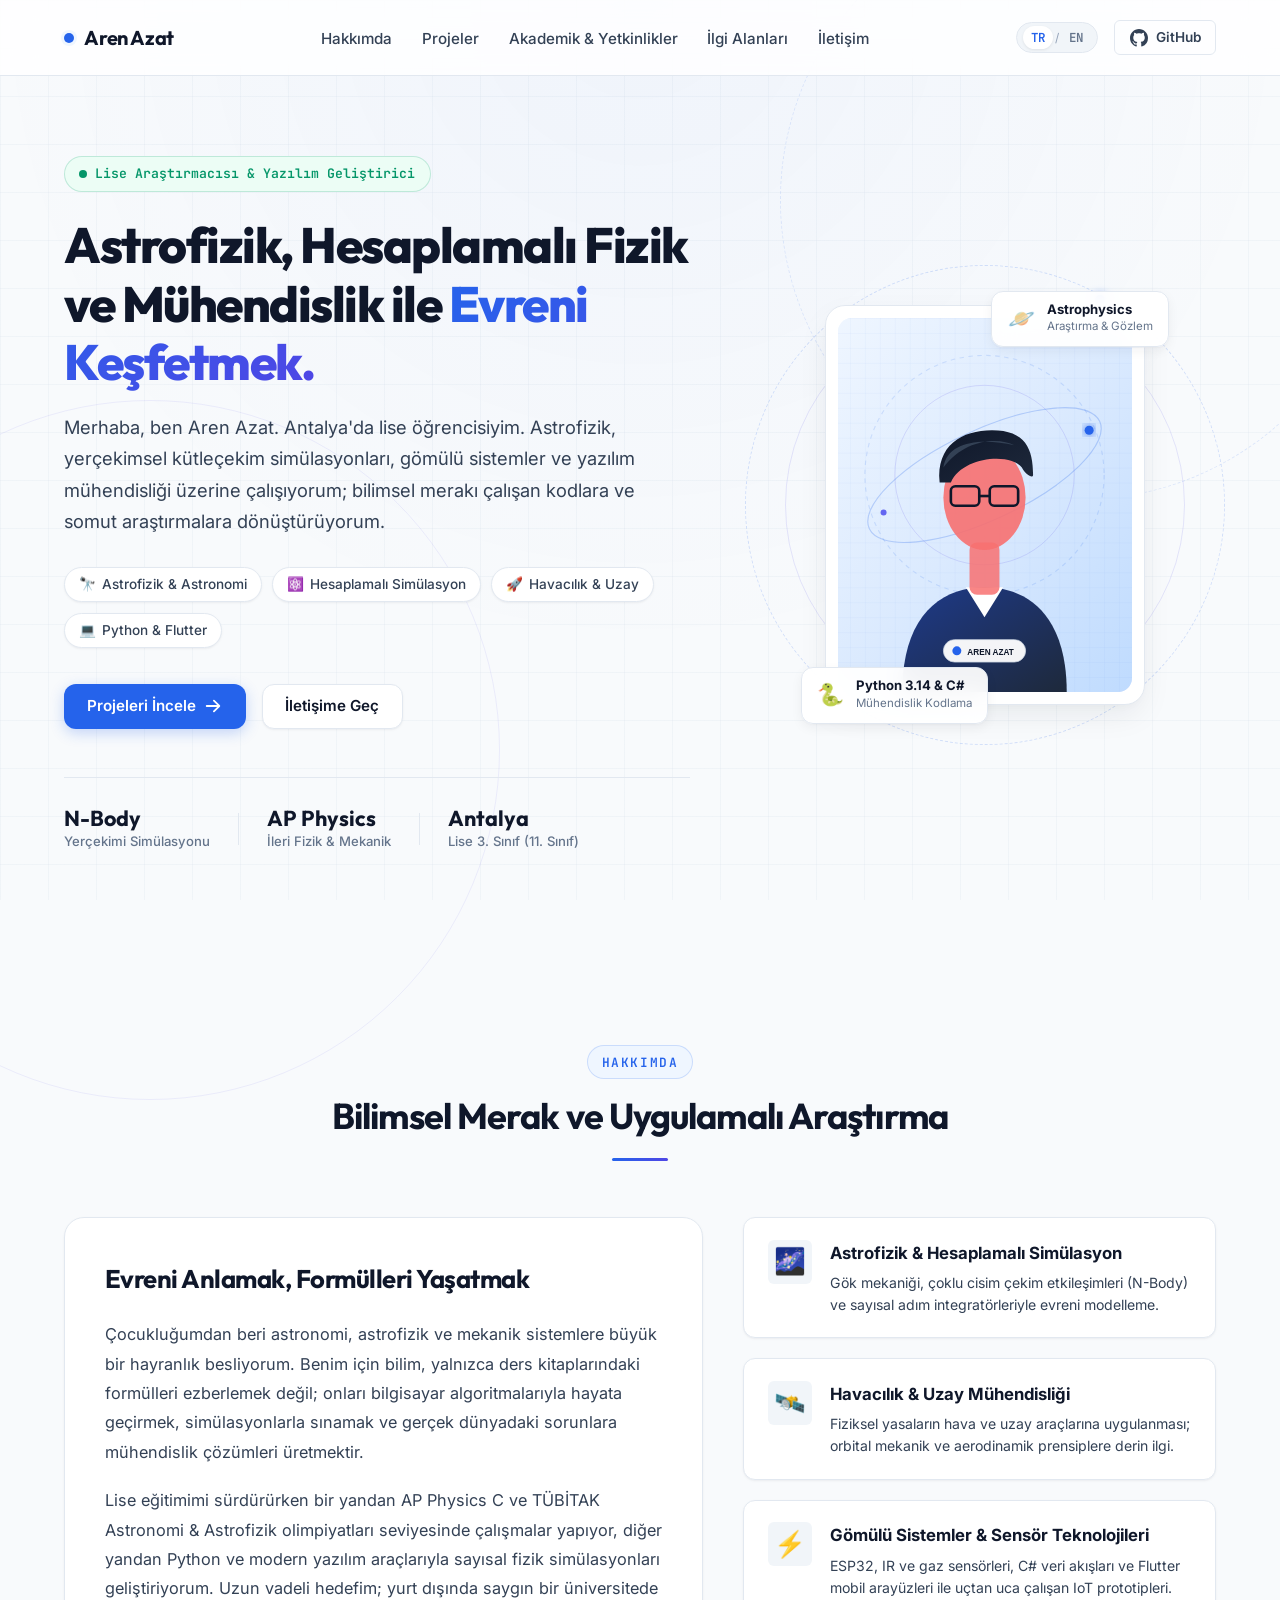
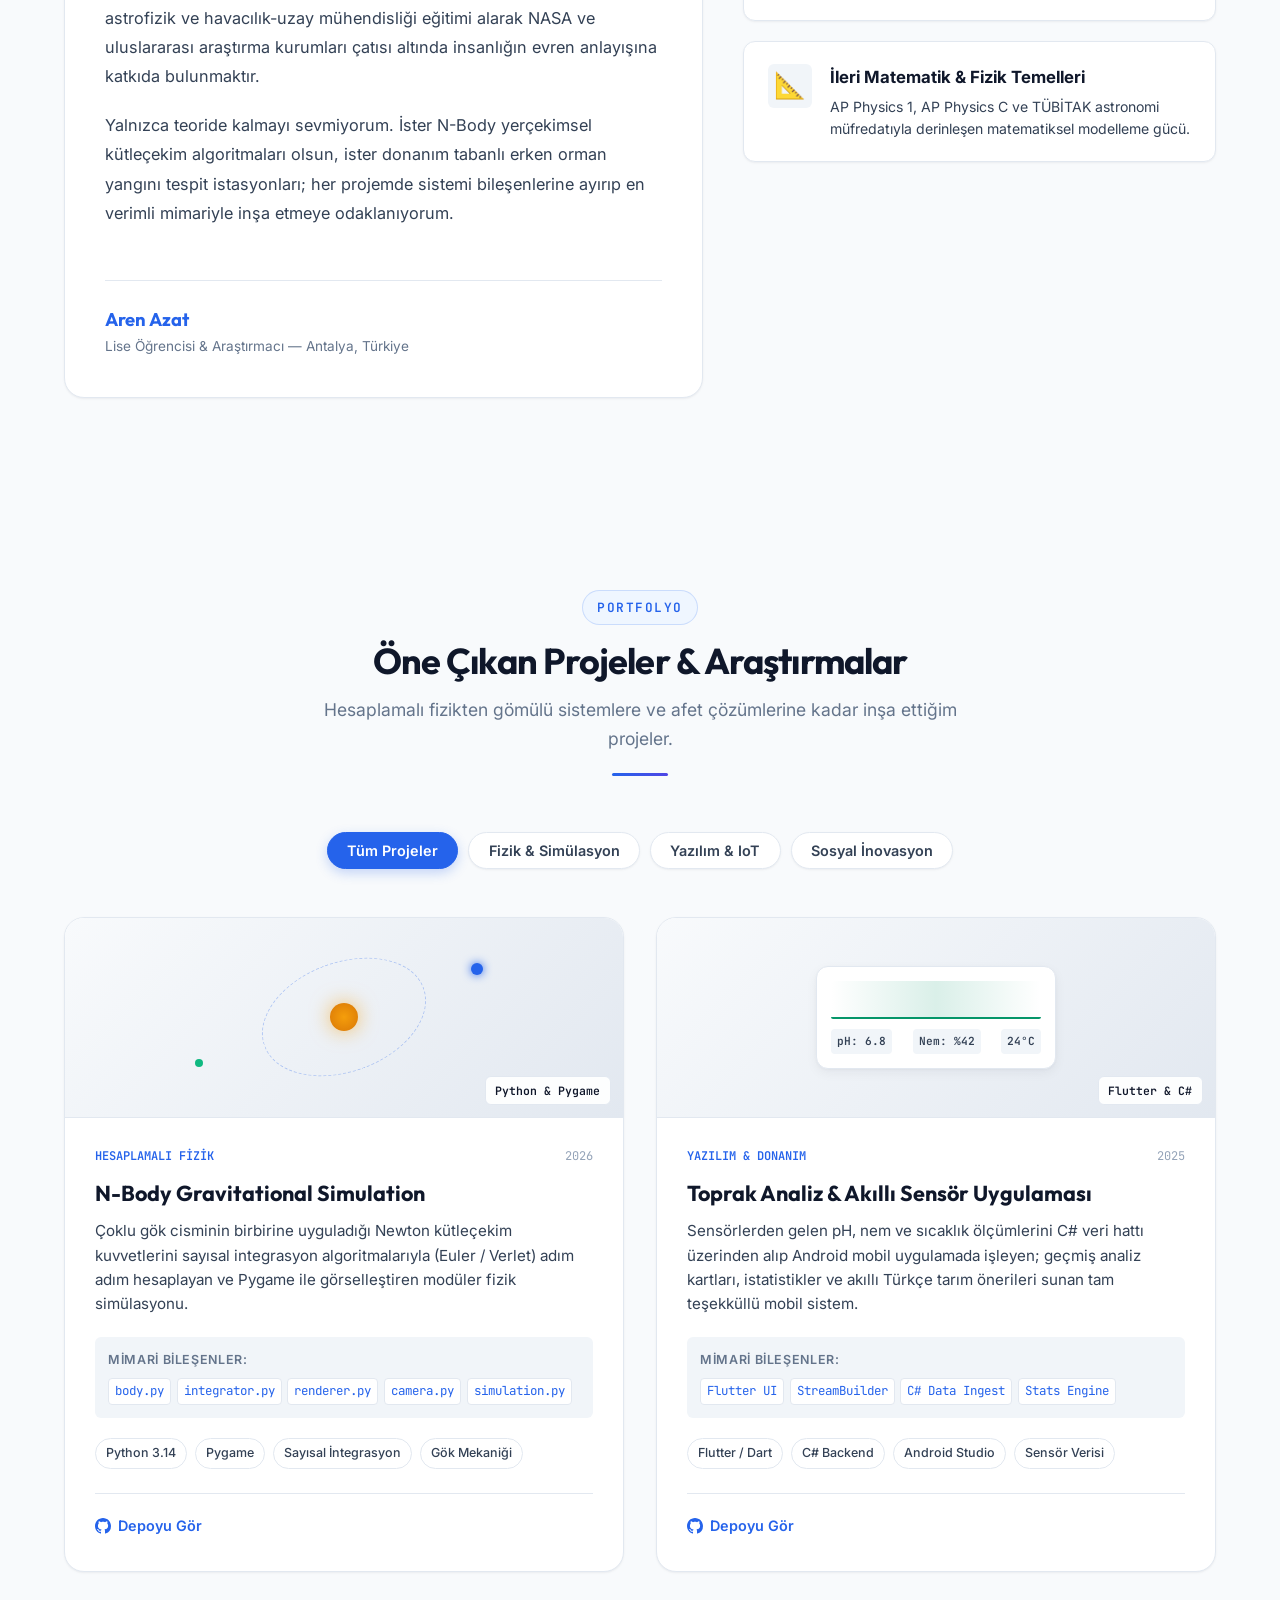
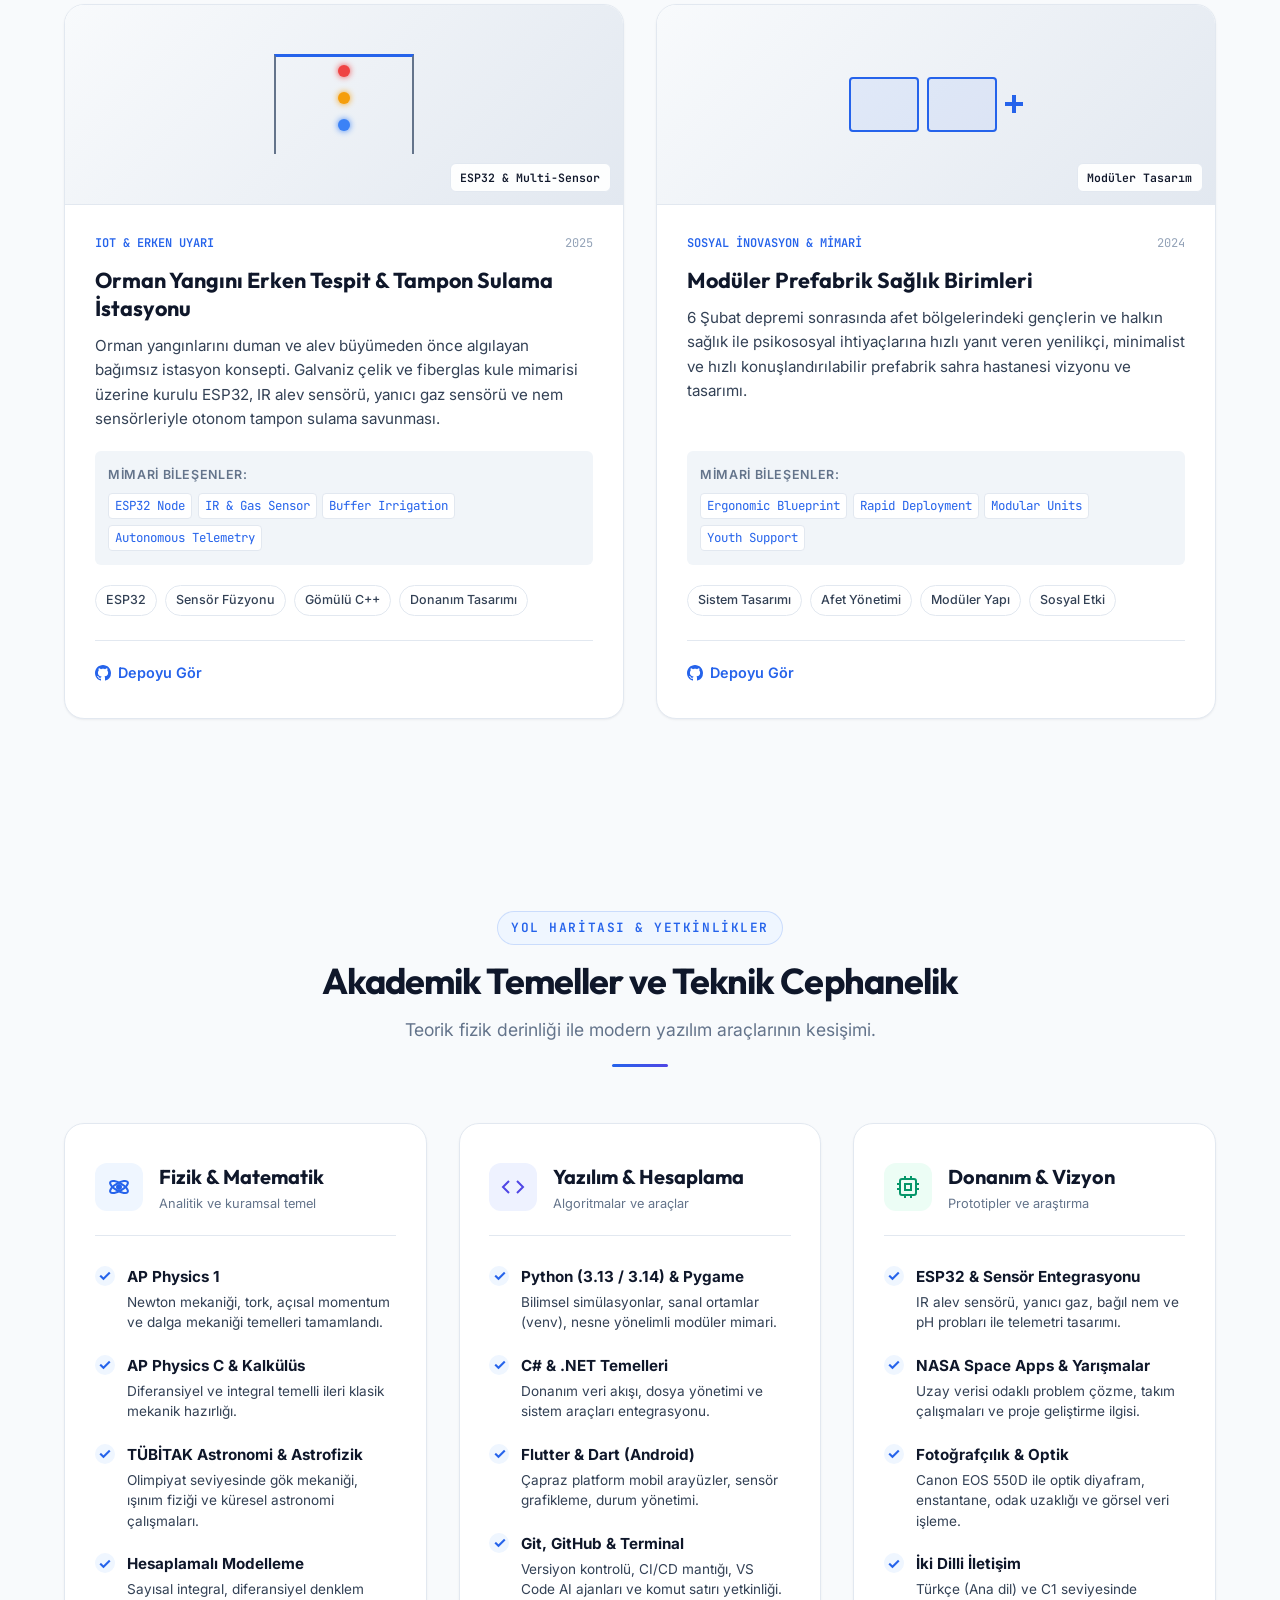
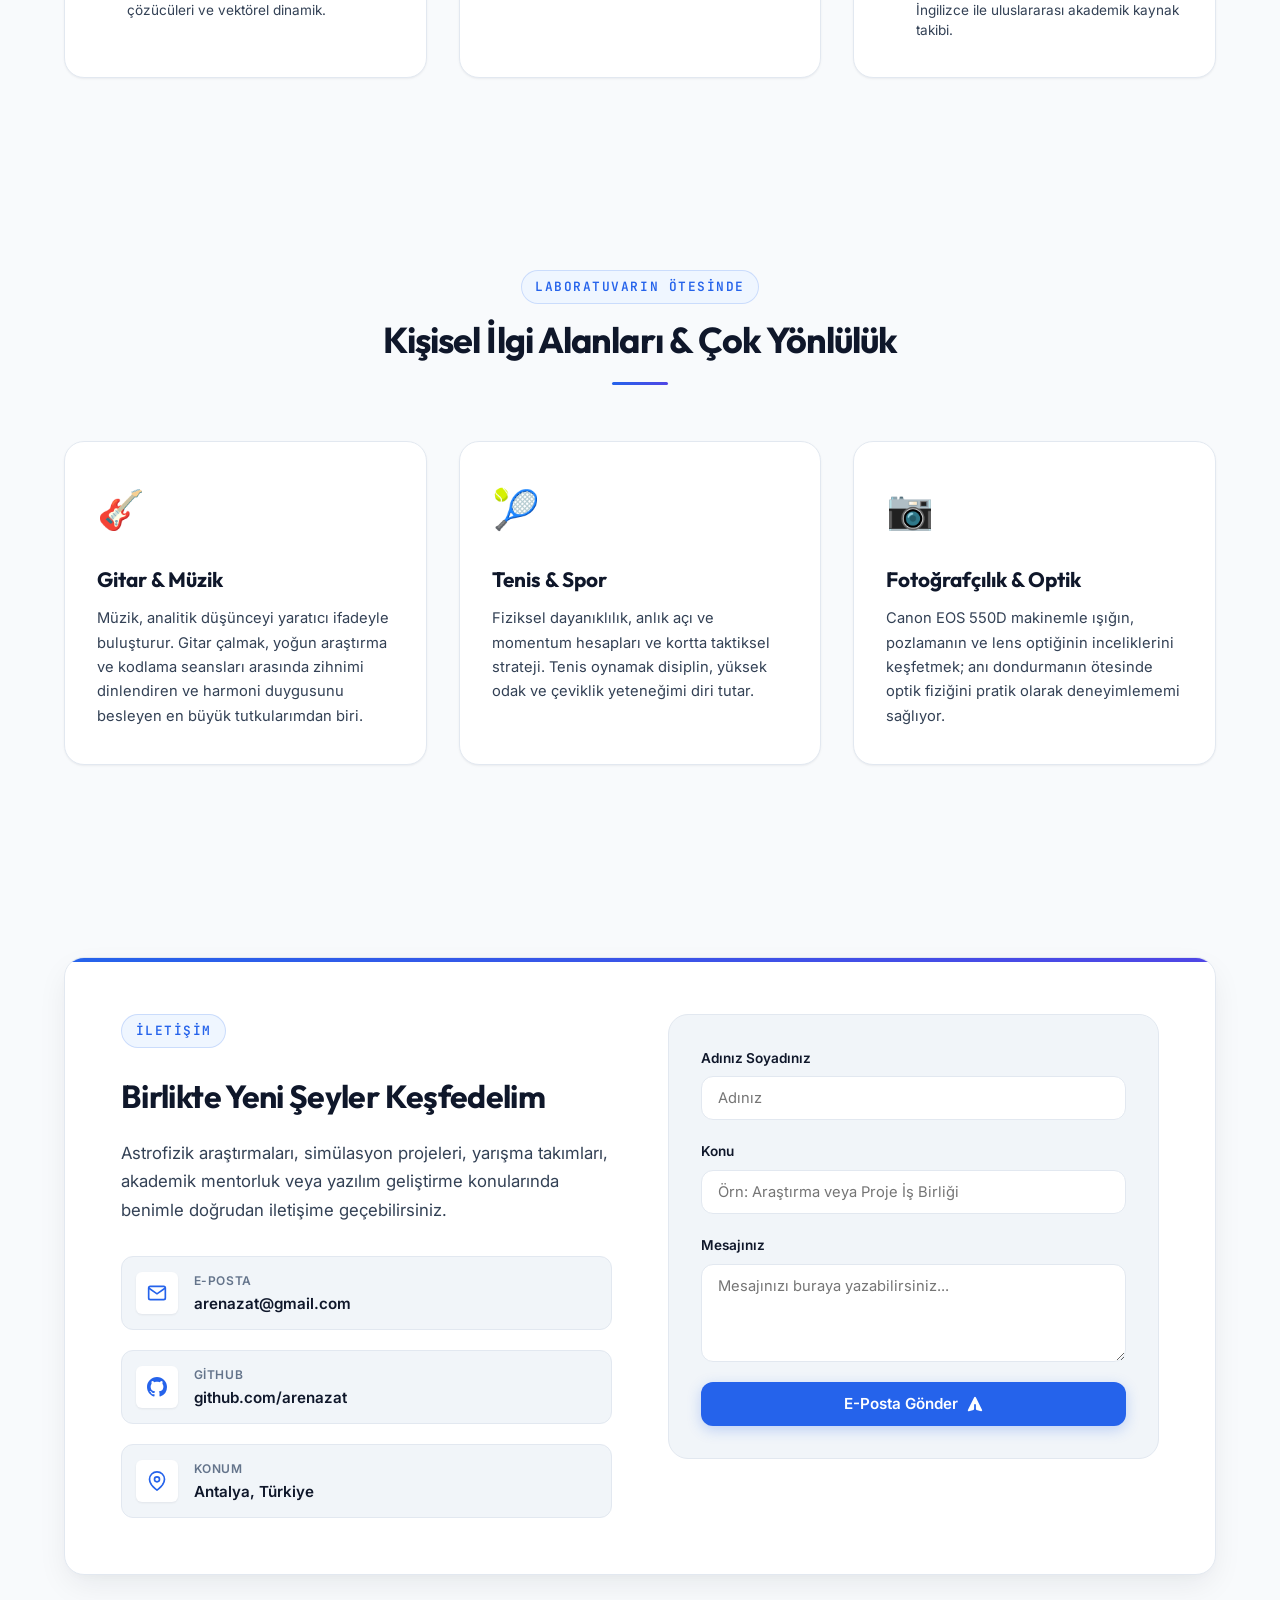
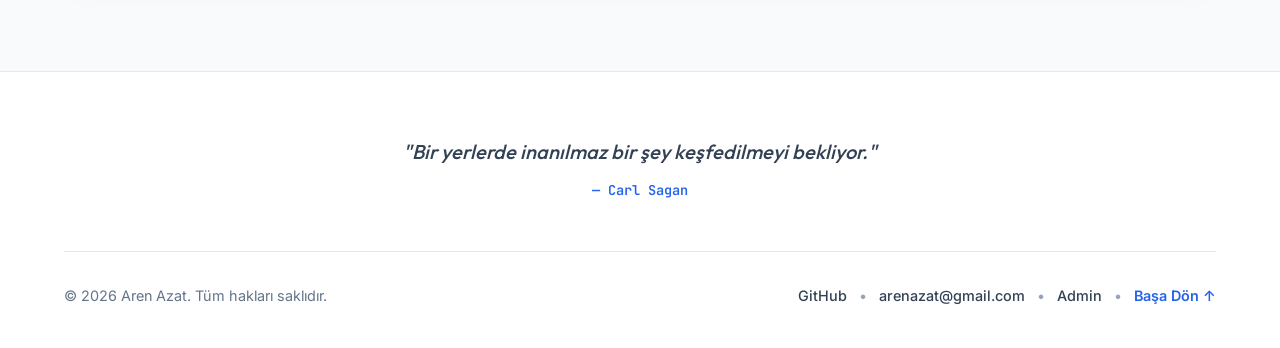
==== index.html @ 121ad1a1 "revert: restore original website design and styling from commit 2d990c3" ====
<!DOCTYPE html>
<html lang="tr">
<head>
  <meta charset="UTF-8">
  <meta name="viewport" content="width=device-width, initial-scale=1.0">
  <title>Aren Azat | Astrofizik, Hesaplamalı Fizik & Yazılım</title>
  
  <!-- SEO Meta Tags -->
  <meta name="description" content="Aren Azat - Astrofizik, hesaplamalı fizik simülasyonları, havacılık ve yazılım mühendisliği üzerine çalışan lise araştırmacısı ve geliştirici.">
  <meta name="keywords" content="Aren Azat, Astrofizik, Hesaplamalı Fizik, N-Body Simülasyonu, Python, Flutter, Havacılık, Bilim, Portfolio">
  <meta name="author" content="Aren Azat">
  <meta property="og:title" content="Aren Azat | Kişisel Web Sitesi">
  <meta property="og:description" content="Astrofizik, hesaplamalı simülasyonlar ve mühendislik projeleri.">
  <meta property="og:type" content="website">
  <meta property="og:url" content="https://arenazat.github.io/">

  <!-- Favicon -->
  <link rel="icon" href="data:image/svg+xml,<svg xmlns='http://www.w3.org/2000/svg' viewBox='0 0 100 100'><circle cx='50' cy='50' r='46' fill='%232563EB'/><circle cx='50' cy='50' r='20' fill='%23ffffff'/><circle cx='75' cy='30' r='8' fill='%2360A5FA'/></svg>">

  <!-- Google Fonts: Inter & Outfit -->
  <link rel="preconnect" href="https://fonts.googleapis.com">
  <link rel="preconnect" href="https://fonts.gstatic.com" crossorigin>
  <link href="https://fonts.googleapis.com/css2?family=Inter:wght@300;400;500;600;700&family=Outfit:wght@400;500;600;700;800&family=JetBrains+Mono:wght@400;500&display=swap" rel="stylesheet">

  <!-- Stylesheets -->
  <link rel="stylesheet" href="./css/main.css">
  <link rel="stylesheet" href="./css/components.css">
</head>
<body>

  <!-- Background Ambient Glow & Grid -->
  <div class="ambient-grid" aria-hidden="true"></div>
  <div class="ambient-orbit-1" aria-hidden="true"></div>
  <div class="ambient-orbit-2" aria-hidden="true"></div>

  <!-- Header / Navigation -->
  <header class="site-header" id="header">
    <div class="container nav-container">
      <a href="#hero" class="brand-logo" aria-label="Aren Azat Ana Sayfa">
        <span class="logo-circle"></span>
        <span class="logo-text">Aren Azat</span>
      </a>

      <!-- Desktop Navigation -->
      <nav class="main-nav" aria-label="Ana Gezinti">
        <ul class="nav-list">
          <li><a href="#about" class="nav-link" data-i18n="nav_about">Hakkımda</a></li>
          <li><a href="#projects" class="nav-link" data-i18n="nav_projects">Projeler</a></li>
          <li><a href="#academics" class="nav-link" data-i18n="nav_academics">Akademik & Yetkinlikler</a></li>
          <li><a href="#interests" class="nav-link" data-i18n="nav_interests">İlgi Alanları</a></li>
          <li><a href="#contact" class="nav-link" data-i18n="nav_contact">İletişim</a></li>
        </ul>
      </nav>

      <!-- Action Controls (Language Switcher & GitHub CTA) -->
      <div class="nav-actions">
        <!-- Language Switcher Pill -->
        <div class="lang-switcher" role="group" aria-label="Dil Seçimi">
          <button type="button" class="lang-btn active" data-lang="tr" id="btn-tr" title="Türkçe">TR</button>
          <span class="lang-divider">/</span>
          <button type="button" class="lang-btn" data-lang="en" id="btn-en" title="English">EN</button>
        </div>

        <!-- GitHub Profile Link -->
        <a href="https://github.com/arenazat" target="_blank" rel="noopener noreferrer" class="btn btn-sm btn-outline btn-github" id="nav-github-link">
          <svg class="icon" viewBox="0 0 24 24" width="18" height="18" fill="currentColor">
            <path d="M12 0C5.37 0 0 5.37 0 12c0 5.31 3.435 9.795 8.205 11.385.6.105.825-.255.825-.57 0-.285-.015-1.23-.015-2.235-3.015.555-3.795-.735-4.035-1.41-.135-.345-.72-1.41-1.23-1.695-.42-.225-1.02-.78-.015-.795.945-.015 1.62.87 1.845 1.23 1.08 1.815 2.805 1.305 3.495.99.105-.78.42-1.305.765-1.605-2.67-.3-5.46-1.335-5.46-5.925 0-1.305.465-2.385 1.23-3.225-.12-.3-.54-1.53.12-3.18 0 0 1.005-.315 3.3 1.23.96-.27 1.98-.405 3-.405s2.04.135 3 .405c2.295-1.56 3.3-1.23 3.3-1.23.66 1.65.24 2.88.12 3.18.765.84 1.23 1.905 1.23 3.225 0 4.605-2.805 5.625-5.475 5.925.435.375.81 1.095.81 2.22 0 1.605-.015 2.895-.015 3.3 0 .315.225.69.825.57A12.02 12.02 0 0024 12c0-6.63-5.37-12-12-12z"/>
          </svg>
          <span>GitHub</span>
        </a>

        <!-- Mobile Menu Toggle Button -->
        <button type="button" class="mobile-toggle" id="mobile-menu-toggle" aria-label="Menüyü Aç/Kapat" aria-expanded="false">
          <span class="bar"></span>
          <span class="bar"></span>
          <span class="bar"></span>
        </button>
      </div>
    </div>

    <!-- Mobile Drawer Navigation -->
    <div class="mobile-drawer" id="mobile-drawer">
      <ul class="mobile-nav-list">
        <li><a href="#about" class="mobile-link" data-i18n="nav_about">Hakkımda</a></li>
        <li><a href="#projects" class="mobile-link" data-i18n="nav_projects">Projeler</a></li>
        <li><a href="#academics" class="mobile-link" data-i18n="nav_academics">Akademik & Yetkinlikler</a></li>
        <li><a href="#interests" class="mobile-link" data-i18n="nav_interests">İlgi Alanları</a></li>
        <li><a href="#contact" class="mobile-link" data-i18n="nav_contact">İletişim</a></li>
      </ul>
      <div class="mobile-actions">
        <a href="https://github.com/arenazat" target="_blank" rel="noopener noreferrer" class="btn btn-outline w-full">
          GitHub Profili
        </a>
      </div>
    </div>
  </header>

  <main>
    <!-- HERO SECTION -->
    <section class="hero-section" id="hero">
      <div class="container hero-grid">
        <!-- Hero Text -->
        <div class="hero-content">
          <div class="status-badge" id="hero-badge">
            <span class="pulse-dot"></span>
            <span data-i18n="hero_status">Genç Araştırmacı & Yazılım Geliştirici</span>
          </div>

          <h1 class="hero-title" data-i18n="hero_title">
            Astrofizik, Hesaplamalı Fizik ve Mühendislik ile <span class="text-gradient">Evreni Keşfetmek.</span>
          </h1>

          <p class="hero-subtitle" data-i18n="hero_desc">
            Merhaba, ben Aren Azat. Antalya'da lise öğrencisiyim. Astrofizik, yerçekimsel kütleçekim simülasyonları, gömülü sistemler ve yazılım mühendisliği üzerine çalışıyorum; bilimsel merakı çalışan kodlara ve somut araştırmalara dönüştürüyorum.
          </p>

          <!-- Key Highlights Tags -->
          <div class="hero-tags">
            <span class="tag"><span class="tag-icon">🔭</span> <span data-i18n="tag_astro">Astrofizik & Astronomi</span></span>
            <span class="tag"><span class="tag-icon">⚛️</span> <span data-i18n="tag_sim">Hesaplamalı Simülasyon</span></span>
            <span class="tag"><span class="tag-icon">🚀</span> <span data-i18n="tag_aero">Havacılık & Uzay</span></span>
            <span class="tag"><span class="tag-icon">💻</span> <span data-i18n="tag_code">Python & Flutter</span></span>
          </div>

          <!-- Hero CTAs -->
          <div class="hero-cta-group">
            <a href="#projects" class="btn btn-primary" id="btn-explore-projects">
              <span data-i18n="cta_projects">Projeleri İncele</span>
              <svg class="btn-arrow" viewBox="0 0 20 20" fill="currentColor">
                <path fill-rule="evenodd" d="M10.293 3.293a1 1 0 011.414 0l6 6a1 1 0 010 1.414l-6 6a1 1 0 01-1.414-1.414L14.586 11H3a1 1 0 110-2h11.586l-4.293-4.293a1 1 0 010-1.414z" clip-rule="evenodd"/>
              </svg>
            </a>
            <a href="#contact" class="btn btn-secondary" id="btn-contact-hero" data-i18n="cta_contact">İletişime Geç</a>
          </div>

          <!-- Quick Stats / Badges -->
          <div class="hero-stats">
            <div class="stat-item">
              <span class="stat-number">N-Body</span>
              <span class="stat-label" data-i18n="stat_sim_label">Yerçekimi Simülasyonu</span>
            </div>
            <div class="stat-divider"></div>
            <div class="stat-item">
              <span class="stat-number">AP Physics</span>
              <span class="stat-label" data-i18n="stat_physics_label">İleri Fizik & Mekanik</span>
            </div>
            <div class="stat-divider"></div>
            <div class="stat-item">
              <span class="stat-number">Antalya</span>
              <span class="stat-label" data-i18n="stat_loc_label">Lise 3. Sınıf (11. Sınıf)</span>
            </div>
          </div>
        </div>

        <!-- Hero Portrait Visual Card -->
        <div class="hero-visual">
          <div class="portrait-card-wrapper">
            <!-- Planetary orbit rings background -->
            <div class="orbit-ring ring-outer"></div>
            <div class="orbit-ring ring-inner"></div>
            <div class="orbit-satellite"></div>

            <div class="portrait-card">
              <div class="portrait-img-container">
                <!-- User's portrait image with automated fallback to elegant scientific avatar -->
                <img 
                  src="./assets/images/aren-portrait.jpg" 
                  alt="Aren Azat Portresi" 
                  class="portrait-img"
                  id="portrait-image"
                  onerror="this.onerror=null; this.src='./assets/images/default-avatar.svg';"
                >
              </div>

              <!-- Floating Micro-badges -->
              <div class="float-badge float-badge-top">
                <span class="badge-icon">🪐</span>
                <div>
                  <div class="badge-title">Astrophysics</div>
                  <div class="badge-sub" data-i18n="badge_research">Araştırma & Gözlem</div>
                </div>
              </div>

              <div class="float-badge float-badge-bottom">
                <span class="badge-icon">🐍</span>
                <div>
                  <div class="badge-title">Python 3.14 & C#</div>
                  <div class="badge-sub" data-i18n="badge_engineering">Mühendislik Kodlama</div>
                </div>
              </div>
            </div>
          </div>
        </div>
      </div>
    </section>

    <!-- ABOUT SECTION -->
    <section class="section about-section" id="about">
      <div class="container">
        <div class="section-header text-center">
          <span class="section-tag" data-i18n="about_tag">HAKKIMDA</span>
          <h2 class="section-title" data-i18n="about_title">Bilimsel Merak ve Uygulamalı Araştırma</h2>
          <div class="title-underline"></div>
        </div>

        <div class="about-grid">
          <!-- Text Biography -->
          <div class="about-card narrative-card">
            <h3 class="about-card-title" data-i18n="about_story_title">Evreni Anlamak, Formülleri Yaşatmak</h3>
            <p class="about-text" data-i18n="about_p1">
              Çocukluğumdan beri astronomi, astrofizik ve mekanik sistemlere büyük bir hayranlık besliyorum. Benim için bilim, yalnızca ders kitaplarındaki formülleri ezberlemek değil; onları bilgisayar algoritmalarıyla hayata geçirmek, simülasyonlarla sınamak ve gerçek dünyadaki sorunlara mühendislik çözümleri üretmektir.
            </p>
            <p class="about-text" data-i18n="about_p2">
              Lise eğitimimi sürdürürken bir yandan AP Physics C ve TÜBİTAK Astronomi & Astrofizik olimpiyatları seviyesinde çalışmalar yapıyor, diğer yandan Python ve modern yazılım araçlarıyla sayısal fizik simülasyonları geliştiriyorum. Uzun vadeli hedefim; yurt dışında saygın bir üniversitede astrofizik ve havacılık-uzay mühendisliği eğitimi alarak NASA ve uluslararası araştırma kurumları çatısı altında insanlığın evren anlayışına katkıda bulunmaktır.
            </p>
            <p class="about-text" data-i18n="about_p3">
              Yalnızca teoride kalmayı sevmiyorum. İster N-Body yerçekimsel kütleçekim algoritmaları olsun, ister donanım tabanlı erken orman yangını tespit istasyonları; her projemde sistemi bileşenlerine ayırıp en verimli mimariyle inşa etmeye odaklanıyorum.
            </p>

            <div class="about-signature">
              <span class="sig-name">Aren Azat</span>
              <span class="sig-title" data-i18n="sig_title">Lise Öğrencisi & Araştırmacı — Antalya, Türkiye</span>
            </div>
          </div>

          <!-- Feature Cards / Focus Pillars -->
          <div class="about-pillars">
            <div class="pillar-card">
              <div class="pillar-icon">🌌</div>
              <div class="pillar-body">
                <h4 data-i18n="pillar_1_title">Astrofizik & Hesaplamalı Simülasyon</h4>
                <p data-i18n="pillar_1_desc">Gök mekaniği, çoklu cisim çekim etkileşimleri (N-Body) ve sayısal adım integratörleriyle evreni modelleme.</p>
              </div>
            </div>

            <div class="pillar-card">
              <div class="pillar-icon">🛰️</div>
              <div class="pillar-body">
                <h4 data-i18n="pillar_2_title">Havacılık & Uzay Mühendisliği</h4>
                <p data-i18n="pillar_2_desc">Fiziksel yasaların hava ve uzay araçlarına uygulanması; orbital mekanik ve aerodinamik prensiplere derin ilgi.</p>
              </div>
            </div>

            <div class="pillar-card">
              <div class="pillar-icon">⚡</div>
              <div class="pillar-body">
                <h4 data-i18n="pillar_3_title">Gömülü Sistemler & Sensör Teknolojileri</h4>
                <p data-i18n="pillar_3_desc">ESP32, IR ve gaz sensörleri, C# veri akışları ve Flutter mobil arayüzleri ile uçtan uca çalışan IoT prototipleri.</p>
              </div>
            </div>

            <div class="pillar-card">
              <div class="pillar-icon">📐</div>
              <div class="pillar-body">
                <h4 data-i18n="pillar_4_title">İleri Matematik & Fizik Temelleri</h4>
                <p data-i18n="pillar_4_desc">AP Physics 1, AP Physics C ve TÜBİTAK astronomi müfredatıyla derinleşen matematiksel modelleme gücü.</p>
              </div>
            </div>
          </div>
        </div>
      </div>
    </section>

    <!-- PROJECTS SECTION -->
    <section class="section projects-section" id="projects">
      <div class="container">
        <div class="section-header text-center">
          <span class="section-tag" data-i18n="projects_tag">PORTFOLYO</span>
          <h2 class="section-title" data-i18n="projects_title">Öne Çıkan Projeler & Araştırmalar</h2>
          <p class="section-desc" data-i18n="projects_desc">Hesaplamalı fizikten gömülü sistemlere ve afet çözümlerine kadar inşa ettiğim projeler.</p>
          <div class="title-underline"></div>
        </div>

        <!-- Projects Filter Buttons -->
        <div class="filter-group" role="tablist" aria-label="Proje Kategorileri">
          <button type="button" class="filter-btn active" data-filter="all" data-i18n="filter_all">Tüm Projeler</button>
          <button type="button" class="filter-btn" data-filter="physics" data-i18n="filter_physics">Fizik & Simülasyon</button>
          <button type="button" class="filter-btn" data-filter="software" data-i18n="filter_software">Yazılım & IoT</button>
          <button type="button" class="filter-btn" data-filter="civic" data-i18n="filter_civic">Sosyal İnovasyon</button>
        </div>

        <!-- Projects Grid -->
        <div class="projects-grid">

          <!-- PROJECT 1: N-Body Simulation -->
          <article class="project-card" data-category="physics">
            <div class="project-media">
              <div class="sim-visual-preview">
                <div class="sim-body-center"></div>
                <div class="sim-orbit-trail"></div>
                <div class="sim-body-orbiting orbit-1"></div>
                <div class="sim-body-orbiting orbit-2"></div>
                <div class="sim-vector-line"></div>
                <span class="sim-badge">Python & Pygame</span>
              </div>
            </div>
            <div class="project-body">
              <div class="project-meta">
                <span class="cat-badge" data-i18n="cat_physics">Hesaplamalı Fizik</span>
                <span class="date-badge">2026</span>
              </div>
              <h3 class="project-title" data-i18n="p1_title">N-Body Gravitational Simulation</h3>
              <p class="project-summary" data-i18n="p1_desc">
                Çoklu gök cisminin birbirine uyguladığı Newton kütleçekim kuvvetlerini sayısal integrasyon algoritmalarıyla (Euler / Verlet) adım adım hesaplayan ve Pygame ile görselleştiren modüler fizik simülasyonu.
              </p>
              
              <div class="project-architecture">
                <div class="arch-title" data-i18n="arch_title">Mimari Bileşenler:</div>
                <div class="arch-tags">
                  <code>body.py</code>
                  <code>integrator.py</code>
                  <code>renderer.py</code>
                  <code>camera.py</code>
                  <code>simulation.py</code>
                </div>
              </div>

              <div class="project-tech-stack">
                <span class="tech-pill">Python 3.14</span>
                <span class="tech-pill">Pygame</span>
                <span class="tech-pill">Sayısal İntegrasyon</span>
                <span class="tech-pill">Gök Mekaniği</span>
              </div>

              <div class="project-footer">
                <a href="https://github.com/arenazat" target="_blank" rel="noopener noreferrer" class="project-link">
                  <svg class="icon" viewBox="0 0 24 24" width="16" height="16" fill="currentColor">
                    <path d="M12 0C5.37 0 0 5.37 0 12c0 5.31 3.435 9.795 8.205 11.385.6.105.825-.255.825-.57 0-.285-.015-1.23-.015-2.235-3.015.555-3.795-.735-4.035-1.41-.135-.345-.72-1.41-1.23-1.695-.42-.225-1.02-.78-.015-.795.945-.015 1.62.87 1.845 1.23 1.08 1.815 2.805 1.305 3.495.99.105-.78.42-1.305.765-1.605-2.67-.3-5.46-1.335-5.46-5.925 0-1.305.465-2.385 1.23-3.225-.12-.3-.54-1.53.12-3.18 0 0 1.005-.315 3.3 1.23.96-.27 1.98-.405 3-.405s2.04.135 3 .405c2.295-1.56 3.3-1.23 3.3-1.23.66 1.65.24 2.88.12 3.18.765.84 1.23 1.905 1.23 3.225 0 4.605-2.805 5.625-5.475 5.925.435.375.81 1.095.81 2.22 0 1.605-.015 2.895-.015 3.3 0 .315.225.69.825.57A12.02 12.02 0 0024 12c0-6.63-5.37-12-12-12z"/>
                  </svg>
                  <span data-i18n="btn_view_github">Depoyu Gör</span>
                </a>
              </div>
            </div>
          </article>

          <!-- PROJECT 2: Soil Analysis Mobile App -->
          <article class="project-card" data-category="software">
            <div class="project-media">
              <div class="sensor-visual-preview">
                <div class="sensor-card-mockup">
                  <div class="sensor-chart-line"></div>
                  <div class="sensor-pills-row">
                    <span class="s-pill">pH: 6.8</span>
                    <span class="s-pill">Nem: %42</span>
                    <span class="s-pill">24°C</span>
                  </div>
                </div>
                <span class="sim-badge">Flutter & C#</span>
              </div>
            </div>
            <div class="project-body">
              <div class="project-meta">
                <span class="cat-badge" data-i18n="cat_software">Yazılım & Donanım</span>
                <span class="date-badge">2025</span>
              </div>
              <h3 class="project-title" data-i18n="p2_title">Toprak Analiz & Akıllı Sensör Uygulaması</h3>
              <p class="project-summary" data-i18n="p2_desc">
                Sensörlerden gelen pH, nem ve sıcaklık ölçümlerini C# veri hattı üzerinden alıp Android mobil uygulamada işleyen; geçmiş analiz kartları, istatistikler ve akıllı Türkçe tarım önerileri sunan tam teşekküllü mobil sistem.
              </p>

              <div class="project-architecture">
                <div class="arch-title" data-i18n="arch_title">Mimari Bileşenler:</div>
                <div class="arch-tags">
                  <code>Flutter UI</code>
                  <code>StreamBuilder</code>
                  <code>C# Data Ingest</code>
                  <code>Stats Engine</code>
                </div>
              </div>

              <div class="project-tech-stack">
                <span class="tech-pill">Flutter / Dart</span>
                <span class="tech-pill">C# Backend</span>
                <span class="tech-pill">Android Studio</span>
                <span class="tech-pill">Sensör Verisi</span>
              </div>

              <div class="project-footer">
                <a href="https://github.com/arenazat" target="_blank" rel="noopener noreferrer" class="project-link">
                  <svg class="icon" viewBox="0 0 24 24" width="16" height="16" fill="currentColor">
                    <path d="M12 0C5.37 0 0 5.37 0 12c0 5.31 3.435 9.795 8.205 11.385.6.105.825-.255.825-.57 0-.285-.015-1.23-.015-2.235-3.015.555-3.795-.735-4.035-1.41-.135-.345-.72-1.41-1.23-1.695-.42-.225-1.02-.78-.015-.795.945-.015 1.62.87 1.845 1.23 1.08 1.815 2.805 1.305 3.495.99.105-.78.42-1.305.765-1.605-2.67-.3-5.46-1.335-5.46-5.925 0-1.305.465-2.385 1.23-3.225-.12-.3-.54-1.53.12-3.18 0 0 1.005-.315 3.3 1.23.96-.27 1.98-.405 3-.405s2.04.135 3 .405c2.295-1.56 3.3-1.23 3.3-1.23.66 1.65.24 2.88.12 3.18.765.84 1.23 1.905 1.23 3.225 0 4.605-2.805 5.625-5.475 5.925.435.375.81 1.095.81 2.22 0 1.605-.015 2.895-.015 3.3 0 .315.225.69.825.57A12.02 12.02 0 0024 12c0-6.63-5.37-12-12-12z"/>
                  </svg>
                  <span data-i18n="btn_view_github">Depoyu Gör</span>
                </a>
              </div>
            </div>
          </article>

          <!-- PROJECT 3: Forest Fire Detection -->
          <article class="project-card" data-category="software">
            <div class="project-media">
              <div class="fire-visual-preview">
                <div class="tower-diagram">
                  <div class="tower-sensor sensor-gas"></div>
                  <div class="tower-sensor sensor-ir"></div>
                  <div class="tower-sensor sensor-hum"></div>
                  <div class="irrigation-wave"></div>
                </div>
                <span class="sim-badge">ESP32 & Multi-Sensor</span>
              </div>
            </div>
            <div class="project-body">
              <div class="project-meta">
                <span class="cat-badge" data-i18n="cat_iot">IoT & Erken Uyarı</span>
                <span class="date-badge">2025</span>
              </div>
              <h3 class="project-title" data-i18n="p3_title">Orman Yangını Erken Tespit & Tampon Sulama İstasyonu</h3>
              <p class="project-summary" data-i18n="p3_desc">
                Orman yangınlarını duman ve alev büyümeden önce algılayan bağımsız istasyon konsepti. Galvaniz çelik ve fiberglas kule mimarisi üzerine kurulu ESP32, IR alev sensörü, yanıcı gaz sensörü ve nem sensörleriyle otonom tampon sulama savunması.
              </p>

              <div class="project-architecture">
                <div class="arch-title" data-i18n="arch_title">Mimari Bileşenler:</div>
                <div class="arch-tags">
                  <code>ESP32 Node</code>
                  <code>IR & Gas Sensor</code>
                  <code>Buffer Irrigation</code>
                  <code>Autonomous Telemetry</code>
                </div>
              </div>

              <div class="project-tech-stack">
                <span class="tech-pill">ESP32</span>
                <span class="tech-pill">Sensör Füzyonu</span>
                <span class="tech-pill">Gömülü C++</span>
                <span class="tech-pill">Donanım Tasarımı</span>
              </div>

              <div class="project-footer">
                <a href="https://github.com/arenazat" target="_blank" rel="noopener noreferrer" class="project-link">
                  <svg class="icon" viewBox="0 0 24 24" width="16" height="16" fill="currentColor">
                    <path d="M12 0C5.37 0 0 5.37 0 12c0 5.31 3.435 9.795 8.205 11.385.6.105.825-.255.825-.57 0-.285-.015-1.23-.015-2.235-3.015.555-3.795-.735-4.035-1.41-.135-.345-.72-1.41-1.23-1.695-.42-.225-1.02-.78-.015-.795.945-.015 1.62.87 1.845 1.23 1.08 1.815 2.805 1.305 3.495.99.105-.78.42-1.305.765-1.605-2.67-.3-5.46-1.335-5.46-5.925 0-1.305.465-2.385 1.23-3.225-.12-.3-.54-1.53.12-3.18 0 0 1.005-.315 3.3 1.23.96-.27 1.98-.405 3-.405s2.04.135 3 .405c2.295-1.56 3.3-1.23 3.3-1.23.66 1.65.24 2.88.12 3.18.765.84 1.23 1.905 1.23 3.225 0 4.605-2.805 5.625-5.475 5.925.435.375.81 1.095.81 2.22 0 1.605-.015 2.895-.015 3.3 0 .315.225.69.825.57A12.02 12.02 0 0024 12c0-6.63-5.37-12-12-12z"/>
                  </svg>
                  <span data-i18n="btn_view_github">Depoyu Gör</span>
                </a>
              </div>
            </div>
          </article>

          <!-- PROJECT 4: Modular Prefabricated Healthcare -->
          <article class="project-card" data-category="civic">
            <div class="project-media">
              <div class="hospital-visual-preview">
                <div class="mod-clinic-blueprint">
                  <div class="clinic-cube cube-1"></div>
                  <div class="clinic-cube cube-2"></div>
                  <div class="clinic-cross"></div>
                </div>
                <span class="sim-badge">Modüler Tasarım</span>
              </div>
            </div>
            <div class="project-body">
              <div class="project-meta">
                <span class="cat-badge" data-i18n="cat_civic">Sosyal İnovasyon & Mimari</span>
                <span class="date-badge">2024</span>
              </div>
              <h3 class="project-title" data-i18n="p4_title">Modüler Prefabrik Sağlık Birimleri</h3>
              <p class="project-summary" data-i18n="p4_desc">
                6 Şubat depremi sonrasında afet bölgelerindeki gençlerin ve halkın sağlık ile psikososyal ihtiyaçlarına hızlı yanıt veren yenilikçi, minimalist ve hızlı konuşlandırılabilir prefabrik sahra hastanesi vizyonu ve tasarımı.
              </p>

              <div class="project-architecture">
                <div class="arch-title" data-i18n="arch_title">Mimari Bileşenler:</div>
                <div class="arch-tags">
                  <code>Ergonomic Blueprint</code>
                  <code>Rapid Deployment</code>
                  <code>Modular Units</code>
                  <code>Youth Support</code>
                </div>
              </div>

              <div class="project-tech-stack">
                <span class="tech-pill">Sistem Tasarımı</span>
                <span class="tech-pill">Afet Yönetimi</span>
                <span class="tech-pill">Modüler Yapı</span>
                <span class="tech-pill">Sosyal Etki</span>
              </div>

              <div class="project-footer">
                <a href="https://github.com/arenazat" target="_blank" rel="noopener noreferrer" class="project-link">
                  <svg class="icon" viewBox="0 0 24 24" width="16" height="16" fill="currentColor">
                    <path d="M12 0C5.37 0 0 5.37 0 12c0 5.31 3.435 9.795 8.205 11.385.6.105.825-.255.825-.57 0-.285-.015-1.23-.015-2.235-3.015.555-3.795-.735-4.035-1.41-.135-.345-.72-1.41-1.23-1.695-.42-.225-1.02-.78-.015-.795.945-.015 1.62.87 1.845 1.23 1.08 1.815 2.805 1.305 3.495.99.105-.78.42-1.305.765-1.605-2.67-.3-5.46-1.335-5.46-5.925 0-1.305.465-2.385 1.23-3.225-.12-.3-.54-1.53.12-3.18 0 0 1.005-.315 3.3 1.23.96-.27 1.98-.405 3-.405s2.04.135 3 .405c2.295-1.56 3.3-1.23 3.3-1.23.66 1.65.24 2.88.12 3.18.765.84 1.23 1.905 1.23 3.225 0 4.605-2.805 5.625-5.475 5.925.435.375.81 1.095.81 2.22 0 1.605-.015 2.895-.015 3.3 0 .315.225.69.825.57A12.02 12.02 0 0024 12c0-6.63-5.37-12-12-12z"/>
                  </svg>
                  <span data-i18n="btn_view_github">Depoyu Gör</span>
                </a>
              </div>
            </div>
          </article>

        </div>
      </div>
    </section>

    <!-- ACADEMICS & SKILLS SECTION -->
    <section class="section academics-section" id="academics">
      <div class="container">
        <div class="section-header text-center">
          <span class="section-tag" data-i18n="acad_tag">YOL HARİTASI & YETKİNLİKLER</span>
          <h2 class="section-title" data-i18n="acad_title">Akademik Temeller ve Teknik Cephanelik</h2>
          <p class="section-desc" data-i18n="acad_desc">Teorik fizik derinliği ile modern yazılım araçlarının kesişimi.</p>
          <div class="title-underline"></div>
        </div>

        <div class="academics-grid">
          <!-- Column 1: Physics & Math -->
          <div class="skill-card">
            <div class="skill-header">
              <div class="skill-icon-box blue">
                <svg viewBox="0 0 24 24" width="24" height="24" fill="none" stroke="currentColor" stroke-width="2">
                  <ellipse cx="12" cy="12" rx="10" ry="4" transform="rotate(30 12 12)"/>
                  <ellipse cx="12" cy="12" rx="10" ry="4" transform="rotate(-30 12 12)"/>
                  <circle cx="12" cy="12" r="2" fill="currentColor"/>
                </svg>
              </div>
              <div>
                <h3 class="skill-card-title" data-i18n="sk_phys_title">Fizik & Matematik</h3>
                <p class="skill-card-sub" data-i18n="sk_phys_sub">Analitik ve kuramsal temel</p>
              </div>
            </div>

            <ul class="skill-items-list">
              <li class="skill-list-item">
                <span class="item-check">✓</span>
                <div>
                  <strong>AP Physics 1</strong>
                  <p data-i18n="sk_ap1">Newton mekaniği, tork, açısal momentum ve dalga mekaniği temelleri tamamlandı.</p>
                </div>
              </li>
              <li class="skill-list-item">
                <span class="item-check">✓</span>
                <div>
                  <strong>AP Physics C & Kalkülüs</strong>
                  <p data-i18n="sk_apc">Diferansiyel ve integral temelli ileri klasik mekanik hazırlığı.</p>
                </div>
              </li>
              <li class="skill-list-item">
                <span class="item-check">✓</span>
                <div>
                  <strong>TÜBİTAK Astronomi & Astrofizik</strong>
                  <p data-i18n="sk_tubitak">Olimpiyat seviyesinde gök mekaniği, ışınım fiziği ve küresel astronomi çalışmaları.</p>
                </div>
              </li>
              <li class="skill-list-item">
                <span class="item-check">✓</span>
                <div>
                  <strong>Hesaplamalı Modelleme</strong>
                  <p data-i18n="sk_comp_math">Sayısal integral, diferansiyel denklem çözücüleri ve vektörel dinamik.</p>
                </div>
              </li>
            </ul>
          </div>

          <!-- Column 2: Programming & Software -->
          <div class="skill-card">
            <div class="skill-header">
              <div class="skill-icon-box indigo">
                <svg viewBox="0 0 24 24" width="24" height="24" fill="none" stroke="currentColor" stroke-width="2">
                  <polyline points="16 18 22 12 16 6"/>
                  <polyline points="8 6 2 12 8 18"/>
                </svg>
              </div>
              <div>
                <h3 class="skill-card-title" data-i18n="sk_code_title">Yazılım & Hesaplama</h3>
                <p class="skill-card-sub" data-i18n="sk_code_sub">Algoritmalar ve araçlar</p>
              </div>
            </div>

            <ul class="skill-items-list">
              <li class="skill-list-item">
                <span class="item-check">✓</span>
                <div>
                  <strong>Python (3.13 / 3.14) & Pygame</strong>
                  <p data-i18n="sk_py">Bilimsel simülasyonlar, sanal ortamlar (venv), nesne yönelimli modüler mimari.</p>
                </div>
              </li>
              <li class="skill-list-item">
                <span class="item-check">✓</span>
                <div>
                  <strong>C# & .NET Temelleri</strong>
                  <p data-i18n="sk_csharp">Donanım veri akışı, dosya yönetimi ve sistem araçları entegrasyonu.</p>
                </div>
              </li>
              <li class="skill-list-item">
                <span class="item-check">✓</span>
                <div>
                  <strong>Flutter & Dart (Android)</strong>
                  <p data-i18n="sk_flutter">Çapraz platform mobil arayüzler, sensör grafikleme, durum yönetimi.</p>
                </div>
              </li>
              <li class="skill-list-item">
                <span class="item-check">✓</span>
                <div>
                  <strong>Git, GitHub & Terminal</strong>
                  <p data-i18n="sk_git">Versiyon kontrolü, CI/CD mantığı, VS Code AI ajanları ve komut satırı yetkinliği.</p>
                </div>
              </li>
            </ul>
          </div>

          <!-- Column 3: Hardware & Engineering -->
          <div class="skill-card">
            <div class="skill-header">
              <div class="skill-icon-box emerald">
                <svg viewBox="0 0 24 24" width="24" height="24" fill="none" stroke="currentColor" stroke-width="2">
                  <rect x="4" y="4" width="16" height="16" rx="2" ry="2"/>
                  <rect x="9" y="9" width="6" height="6"/>
                  <line x1="9" y1="1" x2="9" y2="4"/>
                  <line x1="15" y1="1" x2="15" y2="4"/>
                  <line x1="9" y1="20" x2="9" y2="23"/>
                  <line x1="15" y1="20" x2="15" y2="23"/>
                  <line x1="20" y1="9" x2="23" y2="9"/>
                  <line x1="20" y1="14" x2="23" y2="14"/>
                  <line x1="1" y1="9" x2="4" y2="9"/>
                  <line x1="1" y1="14" x2="4" y2="14"/>
                </svg>
              </div>
              <div>
                <h3 class="skill-card-title" data-i18n="sk_hw_title">Donanım & Vizyon</h3>
                <p class="skill-card-sub" data-i18n="sk_hw_sub">Prototipler ve araştırma</p>
              </div>
            </div>

            <ul class="skill-items-list">
              <li class="skill-list-item">
                <span class="item-check">✓</span>
                <div>
                  <strong>ESP32 & Sensör Entegrasyonu</strong>
                  <p data-i18n="sk_esp">IR alev sensörü, yanıcı gaz, bağıl nem ve pH probları ile telemetri tasarımı.</p>
                </div>
              </li>
              <li class="skill-list-item">
                <span class="item-check">✓</span>
                <div>
                  <strong>NASA Space Apps & Yarışmalar</strong>
                  <p data-i18n="sk_space">Uzay verisi odaklı problem çözme, takım çalışmaları ve proje geliştirme ilgisi.</p>
                </div>
              </li>
              <li class="skill-list-item">
                <span class="item-check">✓</span>
                <div>
                  <strong>Fotoğrafçılık & Optik</strong>
                  <p data-i18n="sk_photo">Canon EOS 550D ile optik diyafram, enstantane, odak uzaklığı ve görsel veri işleme.</p>
                </div>
              </li>
              <li class="skill-list-item">
                <span class="item-check">✓</span>
                <div>
                  <strong>İki Dilli İletişim</strong>
                  <p data-i18n="sk_lang">Türkçe (Ana dil) ve C1 seviyesinde İngilizce ile uluslararası akademik kaynak takibi.</p>
                </div>
              </li>
            </ul>
          </div>
        </div>
      </div>
    </section>

    <!-- INTERESTS SECTION -->
    <section class="section interests-section" id="interests">
      <div class="container">
        <div class="section-header text-center">
          <span class="section-tag" data-i18n="int_tag">LABORATUVARIN ÖTESİNDE</span>
          <h2 class="section-title" data-i18n="int_title">Kişisel İlgi Alanları & Çok Yönlülük</h2>
          <div class="title-underline"></div>
        </div>

        <div class="interests-grid">
          <div class="interest-card">
            <div class="interest-icon">🎸</div>
            <h3 data-i18n="int_guitar_title">Gitar & Müzik</h3>
            <p data-i18n="int_guitar_desc">Müzik, analitik düşünceyi yaratıcı ifadeyle buluşturur. Gitar çalmak, yoğun araştırma ve kodlama seansları arasında zihnimi dinlendiren ve harmoni duygusunu besleyen en büyük tutkularımdan biri.</p>
          </div>

          <div class="interest-card">
            <div class="interest-icon">🎾</div>
            <h3 data-i18n="int_tennis_title">Tenis & Spor</h3>
            <p data-i18n="int_tennis_desc">Fiziksel dayanıklılık, anlık açı ve momentum hesapları ve kortta taktiksel strateji. Tenis oynamak disiplin, yüksek odak ve çeviklik yeteneğimi diri tutar.</p>
          </div>

          <div class="interest-card">
            <div class="interest-icon">📷</div>
            <h3 data-i18n="int_photo_title">Fotoğrafçılık & Optik</h3>
            <p data-i18n="int_photo_desc">Canon EOS 550D makinemle ışığın, pozlamanın ve lens optiğinin inceliklerini keşfetmek; anı dondurmanın ötesinde optik fiziğini pratik olarak deneyimlememi sağlıyor.</p>
          </div>
        </div>
      </div>
    </section>

    <!-- CONTACT SECTION -->
    <section class="section contact-section" id="contact">
      <div class="container">
        <div class="contact-box">
          <div class="contact-grid">
            <div class="contact-info">
              <span class="section-tag" data-i18n="contact_tag">İLETİŞİM</span>
              <h2 class="contact-title" data-i18n="contact_title">Birlikte Yeni Şeyler Keşfedelim</h2>
              <p class="contact-desc" data-i18n="contact_desc">
                Astrofizik araştırmaları, simülasyon projeleri, yarışma takımları, akademik mentorluk veya yazılım geliştirme konularında benimle doğrudan iletişime geçebilirsiniz.
              </p>

              <div class="contact-details">
                <a href="mailto:arenazat@gmail.com" class="contact-detail-item" id="contact-email-link">
                  <div class="detail-icon">
                    <svg viewBox="0 0 24 24" width="20" height="20" fill="none" stroke="currentColor" stroke-width="2">
                      <path d="M4 4h16c1.1 0 2 .9 2 2v12c0 1.1-.9 2-2 2H4c-1.1 0-2-.9-2-2V6c0-1.1.9-2 2-2z"/>
                      <polyline points="22,6 12,13 2,6"/>
                    </svg>
                  </div>
                  <div>
                    <div class="detail-label" data-i18n="email_label">E-Posta</div>
                    <div class="detail-value">arenazat@gmail.com</div>
                  </div>
                </a>

                <a href="https://github.com/arenazat" target="_blank" rel="noopener noreferrer" class="contact-detail-item" id="contact-github-link">
                  <div class="detail-icon">
                    <svg viewBox="0 0 24 24" width="20" height="20" fill="currentColor">
                      <path d="M12 0C5.37 0 0 5.37 0 12c0 5.31 3.435 9.795 8.205 11.385.6.105.825-.255.825-.57 0-.285-.015-1.23-.015-2.235-3.015.555-3.795-.735-4.035-1.41-.135-.345-.72-1.41-1.23-1.695-.42-.225-1.02-.78-.015-.795.945-.015 1.62.87 1.845 1.23 1.08 1.815 2.805 1.305 3.495.99.105-.78.42-1.305.765-1.605-2.67-.3-5.46-1.335-5.46-5.925 0-1.305.465-2.385 1.23-3.225-.12-.3-.54-1.53.12-3.18 0 0 1.005-.315 3.3 1.23.96-.27 1.98-.405 3-.405s2.04.135 3 .405c2.295-1.56 3.3-1.23 3.3-1.23.66 1.65.24 2.88.12 3.18.765.84 1.23 1.905 1.23 3.225 0 4.605-2.805 5.625-5.475 5.925.435.375.81 1.095.81 2.22 0 1.605-.015 2.895-.015 3.3 0 .315.225.69.825.57A12.02 12.02 0 0024 12c0-6.63-5.37-12-12-12z"/>
                    </svg>
                  </div>
                  <div>
                    <div class="detail-label">GitHub</div>
                    <div class="detail-value">github.com/arenazat</div>
                  </div>
                </a>

                <div class="contact-detail-item">
                  <div class="detail-icon">
                    <svg viewBox="0 0 24 24" width="20" height="20" fill="none" stroke="currentColor" stroke-width="2">
                      <path d="M21 10c0 7-9 13-9 13s-9-6-9-13a9 9 0 0118 0z"/>
                      <circle cx="12" cy="10" r="3"/>
                    </svg>
                  </div>
                  <div>
                    <div class="detail-label" data-i18n="loc_label">Konum</div>
                    <div class="detail-value">Antalya, Türkiye</div>
                  </div>
                </div>
              </div>
            </div>

            <!-- Quick Direct Message Form -->
            <div class="contact-form-wrapper">
              <form class="quick-contact-form" id="contact-form" onsubmit="return handleFormSubmit(event)">
                <div class="form-group">
                  <label for="sender-name" class="form-label" data-i18n="form_name">Adınız Soyadınız</label>
                  <input type="text" id="sender-name" class="form-input" placeholder="Adınız" data-i18n-placeholder="form_name_ph" required>
                </div>
                <div class="form-group">
                  <label for="sender-subject" class="form-label" data-i18n="form_subject">Konu</label>
                  <input type="text" id="sender-subject" class="form-input" placeholder="Örn: Araştırma veya Proje İş Birliği" data-i18n-placeholder="form_subj_ph" required>
                </div>
                <div class="form-group">
                  <label for="sender-message" class="form-label" data-i18n="form_msg">Mesajınız</label>
                  <textarea id="sender-message" rows="4" class="form-input" placeholder="Mesajınızı buraya yazabilirsiniz..." data-i18n-placeholder="form_msg_ph" required></textarea>
                </div>
                <button type="submit" class="btn btn-primary w-full" id="btn-submit-contact">
                  <span data-i18n="btn_send_email">E-Posta Gönder</span>
                  <svg class="btn-arrow" viewBox="0 0 20 20" fill="currentColor">
                    <path d="M10.894 2.553a1 1 0 00-1.788 0l-7 14a1 1 0 001.169 1.409l5-1.429A1 1 0 009 15.571V11a1 1 0 112 0v4.571a1 1 0 00.725.962l5 1.428a1 1 0 001.17-1.408l-7-14z"/>
                  </svg>
                </button>
              </form>
            </div>
          </div>
        </div>
      </div>
    </section>
  </main>

  <!-- FOOTER -->
  <footer class="site-footer">
    <div class="container footer-content">
      <div class="footer-quote">
        <blockquote data-i18n="quote_text">"Bir yerlerde inanılmaz bir şey keşfedilmeyi bekliyor."</blockquote>
        <cite>— Carl Sagan</cite>
      </div>

      <div class="footer-bottom">
        <div class="footer-copy">
          © <span id="current-year">2026</span> Aren Azat. <span data-i18n="footer_rights">Tüm hakları saklıdır.</span>
        </div>
        <div class="footer-links">
          <a href="https://github.com/arenazat" target="_blank" rel="noopener noreferrer">GitHub</a>
          <span class="dot">•</span>
          <a href="mailto:arenazat@gmail.com">arenazat@gmail.com</a>
          <span class="dot">•</span>
          <a href="./admin.html">Admin</a>
          <span class="dot">•</span>
          <a href="#hero" class="back-to-top" data-i18n="back_top">Başa Dön ↑</a>
        </div>
      </div>
    </div>
  </footer>

  <!-- Scripts -->
  <script src="./js/app.js"></script>
</body>
</html>
---- css/main.css ----
/* ==========================================================================
   AREN AZAT - MODERN LIGHT THEME DESIGN SYSTEM (main.css)
   ========================================================================== */

:root {
  /* Color Palette - Refined Light Executive & Scientific Mode */
  --bg-body: #f8fafc;
  --bg-surface: #ffffff;
  --bg-surface-translucent: rgba(255, 255, 255, 0.82);
  --bg-subtle: #f1f5f9;
  --bg-card-hover: #ffffff;
  
  /* Text Colors */
  --text-main: #0f172a;        /* Deep Slate 900 */
  --text-secondary: #334155;   /* Slate 700 */
  --text-muted: #64748b;       /* Slate 500 */
  --text-light: #94a3b8;       /* Slate 400 */

  /* Scientific Accent Colors */
  --primary: #2563eb;          /* Royal Astrophysics Blue */
  --primary-hover: #1d4ed8;
  --primary-light: #eff6ff;
  --primary-ring: rgba(37, 99, 235, 0.2);

  --indigo: #4f46e5;
  --indigo-light: #eef2ff;

  --emerald: #059669;
  --emerald-light: #ecfdf5;

  --amber: #d97706;

  /* Borders & Dividers */
  --border-subtle: #e2e8f0;
  --border-hover: #cbd5e1;
  --border-focus: #3b82f6;

  /* Shadows */
  --shadow-sm: 0 1px 3px rgba(15, 23, 42, 0.04), 0 1px 2px rgba(15, 23, 42, 0.03);
  --shadow-md: 0 4px 12px rgba(15, 23, 42, 0.05), 0 1px 3px rgba(15, 23, 42, 0.03);
  --shadow-lg: 0 12px 32px -4px rgba(15, 23, 42, 0.08), 0 4px 12px -2px rgba(15, 23, 42, 0.03);
  --shadow-card-hover: 0 20px 40px -12px rgba(37, 99, 235, 0.12), 0 1px 3px rgba(15, 23, 42, 0.04);

  /* Typography */
  --font-sans: 'Inter', -apple-system, BlinkMacSystemFont, "Segoe UI", Roboto, sans-serif;
  --font-display: 'Outfit', 'Inter', sans-serif;
  --font-mono: 'JetBrains Mono', monospace;

  /* Layout & Transitions */
  --max-width: 1200px;
  --radius-sm: 6px;
  --radius-md: 12px;
  --radius-lg: 20px;
  --radius-full: 9999px;
  --transition-fast: 150ms cubic-bezier(0.4, 0, 0.2, 1);
  --transition-smooth: 280ms cubic-bezier(0.16, 1, 0.3, 1);
}

/* Base Reset & Smooth Scrolling */
*, *::before, *::after {
  box-sizing: border-box;
  margin: 0;
  padding: 0;
}

html {
  scroll-behavior: smooth;
  scroll-padding-top: 80px;
  font-size: 16px;
  -webkit-font-smoothing: antialiased;
  -moz-osx-font-smoothing: grayscale;
}

body {
  font-family: var(--font-sans);
  background-color: var(--bg-body);
  color: var(--text-main);
  line-height: 1.65;
  overflow-x: hidden;
  position: relative;
  min-height: 100vh;
}

/* Ambient Background Scientific Grid & Subtle Celestial Lines */
.ambient-grid {
  position: fixed;
  inset: 0;
  background-image: 
    radial-gradient(circle at 50% 0%, rgba(37, 99, 235, 0.04) 0%, transparent 60%),
    linear-gradient(to right, rgba(226, 232, 240, 0.35) 1px, transparent 1px),
    linear-gradient(to bottom, rgba(226, 232, 240, 0.35) 1px, transparent 1px);
  background-size: 100% 100%, 48px 48px, 48px 48px;
  pointer-events: none;
  z-index: -2;
}

.ambient-orbit-1 {
  position: fixed;
  top: -100px;
  right: -100px;
  width: 600px;
  height: 600px;
  border-radius: 50%;
  border: 1px dashed rgba(37, 99, 235, 0.12);
  pointer-events: none;
  z-index: -1;
  animation: rotateOrbit 120s linear infinite;
}

.ambient-orbit-2 {
  position: fixed;
  bottom: -200px;
  left: -200px;
  width: 700px;
  height: 700px;
  border-radius: 50%;
  border: 1px solid rgba(79, 70, 229, 0.08);
  pointer-events: none;
  z-index: -1;
  animation: rotateOrbitReverse 140s linear infinite;
}

@keyframes rotateOrbit {
  from { transform: rotate(0deg); }
  to { transform: rotate(360deg); }
}

@keyframes rotateOrbitReverse {
  from { transform: rotate(360deg); }
  to { transform: rotate(0deg); }
}

/* Container */
.container {
  width: 100%;
  max-width: var(--max-width);
  margin-left: auto;
  margin-right: auto;
  padding-left: 1.5rem;
  padding-right: 1.5rem;
}

/* Section Shared Layout */
.section {
  padding: 6rem 0;
  position: relative;
}

.section-header {
  margin-bottom: 3.5rem;
}

.section-tag {
  display: inline-block;
  font-family: var(--font-mono);
  font-size: 0.8rem;
  font-weight: 600;
  letter-spacing: 0.12em;
  color: var(--primary);
  background-color: var(--primary-light);
  padding: 0.35rem 0.85rem;
  border-radius: var(--radius-full);
  margin-bottom: 0.85rem;
  border: 1px solid rgba(37, 99, 235, 0.18);
  text-transform: uppercase;
}

.section-title {
  font-family: var(--font-display);
  font-size: 2.25rem;
  font-weight: 700;
  color: var(--text-main);
  letter-spacing: -0.025em;
  line-height: 1.25;
}

.section-desc {
  font-size: 1.1rem;
  color: var(--text-muted);
  max-width: 640px;
  margin: 0.75rem auto 0 auto;
}

.title-underline {
  width: 56px;
  height: 3px;
  background: linear-gradient(90deg, var(--primary), var(--indigo));
  border-radius: var(--radius-full);
  margin: 1.25rem auto 0 auto;
}

.text-center {
  text-align: center;
}

.text-gradient {
  background: linear-gradient(135deg, var(--primary) 0%, var(--indigo) 100%);
  -webkit-background-clip: text;
  -webkit-text-fill-color: transparent;
}

/* Header & Sticky Glass Navbar */
.site-header {
  position: sticky;
  top: 0;
  width: 100%;
  height: 76px;
  background-color: var(--bg-surface-translucent);
  backdrop-filter: blur(16px);
  -webkit-backdrop-filter: blur(16px);
  border-bottom: 1px solid var(--border-subtle);
  z-index: 100;
  transition: box-shadow var(--transition-fast), background-color var(--transition-fast);
}

.site-header.scrolled {
  box-shadow: var(--shadow-sm);
  background-color: rgba(255, 255, 255, 0.94);
}

.nav-container {
  display: flex;
  align-items: center;
  justify-content: space-between;
  height: 100%;
}

.brand-logo {
  display: flex;
  align-items: center;
  gap: 0.65rem;
  text-decoration: none;
  font-family: var(--font-display);
  font-weight: 700;
  font-size: 1.25rem;
  color: var(--text-main);
  transition: opacity var(--transition-fast);
}

.brand-logo:hover {
  opacity: 0.85;
}

.logo-circle {
  width: 10px;
  height: 10px;
  border-radius: 50%;
  background: var(--primary);
  box-shadow: 0 0 0 3px var(--primary-light);
  display: inline-block;
  animation: pulseLogo 3s ease-in-out infinite;
}

@keyframes pulseLogo {
  0%, 100% { box-shadow: 0 0 0 3px var(--primary-light); }
  50% { box-shadow: 0 0 0 6px rgba(37, 99, 235, 0.25); }
}

.logo-text {
  letter-spacing: -0.02em;
}

/* Nav Menu Desktop */
.main-nav {
  display: block;
}

.nav-list {
  display: flex;
  align-items: center;
  list-style: none;
  gap: 1.85rem;
}

.nav-link {
  text-decoration: none;
  font-size: 0.95rem;
  font-weight: 500;
  color: var(--text-secondary);
  transition: color var(--transition-fast);
  position: relative;
  padding: 0.35rem 0;
}

.nav-link:hover,
.nav-link.active {
  color: var(--primary);
}

.nav-link::after {
  content: '';
  position: absolute;
  bottom: -2px;
  left: 0;
  width: 0;
  height: 2px;
  background: var(--primary);
  border-radius: var(--radius-full);
  transition: width var(--transition-smooth);
}

.nav-link:hover::after,
.nav-link.active::after {
  width: 100%;
}

/* Action Controls in Nav */
.nav-actions {
  display: flex;
  align-items: center;
  gap: 1rem;
}

/* Language Switcher Pill */
.lang-switcher {
  display: inline-flex;
  align-items: center;
  background: var(--bg-subtle);
  border: 1px solid var(--border-subtle);
  border-radius: var(--radius-full);
  padding: 3px 6px;
  gap: 2px;
}

.lang-btn {
  background: transparent;
  border: none;
  font-size: 0.78rem;
  font-weight: 600;
  font-family: var(--font-mono);
  color: var(--text-muted);
  padding: 3px 8px;
  border-radius: var(--radius-full);
  cursor: pointer;
  transition: all var(--transition-fast);
}

.lang-btn.active {
  background: var(--bg-surface);
  color: var(--primary);
  box-shadow: 0 1px 3px rgba(0, 0, 0, 0.08);
}

.lang-btn:hover:not(.active) {
  color: var(--text-main);
}

.lang-divider {
  color: var(--text-light);
  font-size: 0.75rem;
}

/* Mobile Toggle */
.mobile-toggle {
  display: none;
  flex-direction: column;
  justify-content: space-between;
  width: 32px;
  height: 22px;
  background: transparent;
  border: none;
  cursor: pointer;
  padding: 0;
  z-index: 101;
}

.mobile-toggle .bar {
  height: 2.5px;
  width: 100%;
  background-color: var(--text-main);
  border-radius: 2px;
  transition: transform 0.25s ease, opacity 0.25s ease;
}

.mobile-toggle.open .bar:nth-child(1) {
  transform: translateY(10px) rotate(45deg);
}

.mobile-toggle.open .bar:nth-child(2) {
  opacity: 0;
}

.mobile-toggle.open .bar:nth-child(3) {
  transform: translateY(-10px) rotate(-45deg);
}

/* Mobile Drawer */
.mobile-drawer {
  display: none;
  position: fixed;
  top: 76px;
  left: 0;
  width: 100%;
  background: rgba(255, 255, 255, 0.98);
  backdrop-filter: blur(20px);
  border-bottom: 1px solid var(--border-subtle);
  padding: 1.5rem;
  box-shadow: var(--shadow-lg);
  transform: translateY(-100%);
  opacity: 0;
  pointer-events: none;
  transition: transform 0.3s ease, opacity 0.3s ease;
  z-index: 99;
}

.mobile-drawer.open {
  transform: translateY(0);
  opacity: 1;
  pointer-events: auto;
}

.mobile-nav-list {
  list-style: none;
  display: flex;
  flex-direction: column;
  gap: 1rem;
}

.mobile-link {
  text-decoration: none;
  font-size: 1.1rem;
  font-weight: 500;
  color: var(--text-main);
  padding: 0.5rem 0;
  display: block;
}

.mobile-actions {
  margin-top: 1.25rem;
  padding-top: 1.25rem;
  border-top: 1px solid var(--border-subtle);
}

/* Responsive Breakpoints */
@media (max-width: 960px) {
  .main-nav {
    display: none;
  }
  .mobile-toggle {
    display: flex;
  }
  .mobile-drawer {
    display: block;
  }
  .btn-github {
    display: none;
  }
}

@media (max-width: 768px) {
  .section {
    padding: 4.5rem 0;
  }
  .section-title {
    font-size: 1.85rem;
  }
  .section-header {
    margin-bottom: 2.5rem;
  }
}
---- css/components.css ----
/* ==========================================================================
   AREN AZAT - UI COMPONENTS & INTERACTIVE ELEMENTS (components.css)
   ========================================================================== */

/* --------------------------------------------------------------------------
   Buttons & Links
   -------------------------------------------------------------------------- */
.btn {
  display: inline-flex;
  align-items: center;
  justify-content: center;
  gap: 0.5rem;
  font-family: var(--font-sans);
  font-size: 0.95rem;
  font-weight: 600;
  text-decoration: none;
  border-radius: var(--radius-md);
  padding: 0.75rem 1.4rem;
  cursor: pointer;
  transition: all var(--transition-fast);
  border: 1px solid transparent;
  line-height: 1.2;
}

.btn-primary {
  background-color: var(--primary);
  color: #ffffff;
  box-shadow: 0 4px 14px rgba(37, 99, 235, 0.25);
}

.btn-primary:hover {
  background-color: var(--primary-hover);
  transform: translateY(-2px);
  box-shadow: 0 6px 20px rgba(37, 99, 235, 0.35);
}

.btn-secondary {
  background-color: var(--bg-surface);
  color: var(--text-main);
  border: 1px solid var(--border-subtle);
  box-shadow: var(--shadow-sm);
}

.btn-secondary:hover {
  background-color: var(--bg-subtle);
  border-color: var(--border-hover);
  transform: translateY(-2px);
  color: var(--primary);
}

.btn-outline {
  background-color: transparent;
  color: var(--text-secondary);
  border: 1px solid var(--border-subtle);
}

.btn-outline:hover {
  background-color: var(--bg-surface);
  border-color: var(--border-hover);
  color: var(--text-main);
}

.btn-sm {
  font-size: 0.85rem;
  padding: 0.45rem 0.9rem;
  border-radius: var(--radius-sm);
}

.w-full {
  width: 100%;
}

.btn-arrow {
  width: 18px;
  height: 18px;
  transition: transform var(--transition-fast);
}

.btn:hover .btn-arrow {
  transform: translateX(4px);
}

/* --------------------------------------------------------------------------
   HERO SECTION
   -------------------------------------------------------------------------- */
.hero-section {
  padding: 5rem 0 6rem 0;
  position: relative;
  overflow: hidden;
}

.hero-grid {
  display: grid;
  grid-template-columns: 1.15fr 0.85fr;
  align-items: center;
  gap: 4rem;
}

.status-badge {
  display: inline-flex;
  align-items: center;
  gap: 0.5rem;
  background-color: var(--emerald-light);
  border: 1px solid rgba(5, 150, 105, 0.2);
  color: var(--emerald);
  font-family: var(--font-mono);
  font-size: 0.82rem;
  font-weight: 600;
  padding: 0.4rem 0.9rem;
  border-radius: var(--radius-full);
  margin-bottom: 1.5rem;
}

.pulse-dot {
  width: 8px;
  height: 8px;
  border-radius: 50%;
  background-color: var(--emerald);
  box-shadow: 0 0 0 0 rgba(5, 150, 105, 0.4);
  animation: pulseEmerald 2s infinite;
}

@keyframes pulseEmerald {
  0% { transform: scale(0.95); box-shadow: 0 0 0 0 rgba(5, 150, 105, 0.7); }
  70% { transform: scale(1); box-shadow: 0 0 0 7px rgba(5, 150, 105, 0); }
  100% { transform: scale(0.95); box-shadow: 0 0 0 0 rgba(5, 150, 105, 0); }
}

.hero-title {
  font-family: var(--font-display);
  font-size: 3.1rem;
  font-weight: 800;
  letter-spacing: -0.03em;
  line-height: 1.18;
  color: var(--text-main);
  margin-bottom: 1.25rem;
}

.hero-subtitle {
  font-size: 1.15rem;
  color: var(--text-secondary);
  line-height: 1.7;
  margin-bottom: 1.85rem;
  max-width: 600px;
}

.hero-tags {
  display: flex;
  flex-wrap: wrap;
  gap: 0.65rem;
  margin-bottom: 2.25rem;
}

.tag {
  display: inline-flex;
  align-items: center;
  gap: 0.4rem;
  background: var(--bg-surface);
  border: 1px solid var(--border-subtle);
  padding: 0.35rem 0.85rem;
  border-radius: var(--radius-full);
  font-size: 0.85rem;
  font-weight: 500;
  color: var(--text-secondary);
  box-shadow: var(--shadow-sm);
  transition: all var(--transition-fast);
}

.tag:hover {
  border-color: var(--primary);
  color: var(--primary);
  transform: translateY(-1px);
}

.hero-cta-group {
  display: flex;
  align-items: center;
  gap: 1rem;
  margin-bottom: 3rem;
  flex-wrap: wrap;
}

.hero-stats {
  display: flex;
  align-items: center;
  gap: 1.75rem;
  padding-top: 1.75rem;
  border-top: 1px solid var(--border-subtle);
}

.stat-item {
  display: flex;
  flex-direction: column;
}

.stat-number {
  font-family: var(--font-display);
  font-weight: 700;
  font-size: 1.35rem;
  color: var(--text-main);
  line-height: 1.2;
}

.stat-label {
  font-size: 0.82rem;
  color: var(--text-muted);
  font-weight: 500;
}

.stat-divider {
  width: 1px;
  height: 32px;
  background-color: var(--border-subtle);
}

/* Hero Portrait & Orbital Graphic */
.hero-visual {
  display: flex;
  justify-content: center;
  align-items: center;
  position: relative;
}

.portrait-card-wrapper {
  position: relative;
  width: 360px;
  height: 440px;
  display: flex;
  align-items: center;
  justify-content: center;
}

.orbit-ring {
  position: absolute;
  border-radius: 50%;
  pointer-events: none;
}

.ring-outer {
  width: 480px;
  height: 480px;
  border: 1.5px dashed rgba(37, 99, 235, 0.18);
  animation: rotateOrbit 60s linear infinite;
}

.ring-inner {
  width: 400px;
  height: 400px;
  border: 1px solid rgba(79, 70, 229, 0.12);
  animation: rotateOrbitReverse 45s linear infinite;
}

.orbit-satellite {
  position: absolute;
  width: 10px;
  height: 10px;
  border-radius: 50%;
  background: var(--primary);
  box-shadow: 0 0 10px var(--primary);
  top: 10px;
  right: 60px;
  animation: pulseSatellite 3s ease-in-out infinite;
}

@keyframes pulseSatellite {
  0%, 100% { transform: scale(1); }
  50% { transform: scale(1.4); }
}

.portrait-card {
  width: 320px;
  height: 400px;
  background: var(--bg-surface);
  border-radius: var(--radius-lg);
  padding: 12px;
  box-shadow: var(--shadow-lg);
  border: 1px solid var(--border-subtle);
  position: relative;
  z-index: 2;
  transition: transform var(--transition-smooth), box-shadow var(--transition-smooth);
}

.portrait-card:hover {
  transform: translateY(-6px);
  box-shadow: var(--shadow-card-hover);
}

.portrait-img-container {
  width: 100%;
  height: 100%;
  border-radius: calc(var(--radius-lg) - 6px);
  overflow: hidden;
  background: linear-gradient(135deg, #eff6ff 0%, #e0e7ff 100%);
  position: relative;
}

.portrait-img {
  width: 100%;
  height: 100%;
  object-fit: cover;
  object-position: center top;
  display: block;
  transition: transform 0.4s ease;
}

.portrait-card:hover .portrait-img {
  transform: scale(1.03);
}

/* Floating Micro-Badges */
.float-badge {
  position: absolute;
  display: flex;
  align-items: center;
  gap: 0.75rem;
  background: rgba(255, 255, 255, 0.94);
  backdrop-filter: blur(12px);
  border: 1px solid var(--border-subtle);
  border-radius: var(--radius-md);
  padding: 0.6rem 0.95rem;
  box-shadow: var(--shadow-md);
  z-index: 3;
  pointer-events: none;
  animation: floatBounce 4s ease-in-out infinite;
}

.float-badge-top {
  top: -15px;
  right: -25px;
  animation-delay: 0s;
}

.float-badge-bottom {
  bottom: -20px;
  left: -25px;
  animation-delay: 2s;
}

@keyframes floatBounce {
  0%, 100% { transform: translateY(0); }
  50% { transform: translateY(-8px); }
}

.badge-icon {
  font-size: 1.35rem;
}

.badge-title {
  font-size: 0.82rem;
  font-weight: 700;
  color: var(--text-main);
  line-height: 1.2;
}

.badge-sub {
  font-size: 0.72rem;
  color: var(--text-muted);
}

/* --------------------------------------------------------------------------
   ABOUT SECTION
   -------------------------------------------------------------------------- */
.about-grid {
  display: grid;
  grid-template-columns: 1.15fr 0.85fr;
  gap: 2.5rem;
  align-items: stretch;
}

.about-card {
  background: var(--bg-surface);
  border-radius: var(--radius-lg);
  padding: 2.5rem;
  border: 1px solid var(--border-subtle);
  box-shadow: var(--shadow-sm);
}

.narrative-card {
  display: flex;
  flex-direction: column;
  justify-content: space-between;
}

.about-card-title {
  font-family: var(--font-display);
  font-size: 1.6rem;
  font-weight: 700;
  color: var(--text-main);
  margin-bottom: 1.25rem;
  letter-spacing: -0.02em;
}

.about-text {
  font-size: 1.02rem;
  color: var(--text-secondary);
  line-height: 1.8;
  margin-bottom: 1.2rem;
}

.about-signature {
  margin-top: 2rem;
  padding-top: 1.5rem;
  border-top: 1px solid var(--border-subtle);
  display: flex;
  flex-direction: column;
}

.sig-name {
  font-family: var(--font-display);
  font-weight: 700;
  font-size: 1.15rem;
  color: var(--primary);
}

.sig-title {
  font-size: 0.85rem;
  color: var(--text-muted);
}

.about-pillars {
  display: flex;
  flex-direction: column;
  gap: 1.25rem;
}

.pillar-card {
  background: var(--bg-surface);
  border: 1px solid var(--border-subtle);
  border-radius: var(--radius-md);
  padding: 1.35rem 1.5rem;
  display: flex;
  align-items: flex-start;
  gap: 1.1rem;
  box-shadow: var(--shadow-sm);
  transition: all var(--transition-fast);
}

.pillar-card:hover {
  border-color: var(--primary);
  transform: translateX(4px);
  box-shadow: var(--shadow-md);
}

.pillar-icon {
  font-size: 1.6rem;
  background: var(--bg-subtle);
  width: 44px;
  height: 44px;
  display: flex;
  align-items: center;
  justify-content: center;
  border-radius: var(--radius-sm);
  flex-shrink: 0;
}

.pillar-body h4 {
  font-size: 1.05rem;
  font-weight: 700;
  color: var(--text-main);
  margin-bottom: 0.3rem;
}

.pillar-body p {
  font-size: 0.88rem;
  color: var(--text-secondary);
  line-height: 1.55;
}

/* --------------------------------------------------------------------------
   PROJECTS SECTION
   -------------------------------------------------------------------------- */
.filter-group {
  display: flex;
  justify-content: center;
  gap: 0.65rem;
  margin-bottom: 3rem;
  flex-wrap: wrap;
}

.filter-btn {
  background: var(--bg-surface);
  border: 1px solid var(--border-subtle);
  color: var(--text-secondary);
  font-family: var(--font-sans);
  font-size: 0.9rem;
  font-weight: 600;
  padding: 0.55rem 1.2rem;
  border-radius: var(--radius-full);
  cursor: pointer;
  box-shadow: var(--shadow-sm);
  transition: all var(--transition-fast);
}

.filter-btn:hover {
  color: var(--primary);
  border-color: var(--border-hover);
}

.filter-btn.active {
  background: var(--primary);
  color: #ffffff;
  border-color: var(--primary);
  box-shadow: 0 4px 12px rgba(37, 99, 235, 0.25);
}

.projects-grid {
  display: grid;
  grid-template-columns: repeat(2, 1fr);
  gap: 2rem;
}

.project-card {
  background: var(--bg-surface);
  border-radius: var(--radius-lg);
  border: 1px solid var(--border-subtle);
  overflow: hidden;
  box-shadow: var(--shadow-sm);
  display: flex;
  flex-direction: column;
  transition: all var(--transition-smooth);
}

.project-card:hover {
  transform: translateY(-6px);
  border-color: var(--border-hover);
  box-shadow: var(--shadow-card-hover);
}

.project-card.hidden {
  display: none;
}

/* Project Visual Interactive Previews */
.project-media {
  height: 200px;
  background: linear-gradient(135deg, #f8fafc 0%, #e2e8f0 100%);
  position: relative;
  overflow: hidden;
  display: flex;
  align-items: center;
  justify-content: center;
  border-bottom: 1px solid var(--border-subtle);
}

.sim-badge {
  position: absolute;
  bottom: 12px;
  right: 12px;
  background: rgba(255, 255, 255, 0.92);
  backdrop-filter: blur(8px);
  font-family: var(--font-mono);
  font-size: 0.72rem;
  font-weight: 600;
  color: var(--text-main);
  padding: 0.25rem 0.6rem;
  border-radius: var(--radius-sm);
  border: 1px solid var(--border-subtle);
}

/* N-Body simulation visual mockup */
.sim-visual-preview {
  position: relative;
  width: 100%;
  height: 100%;
  display: flex;
  align-items: center;
  justify-content: center;
}

.sim-body-center {
  width: 28px;
  height: 28px;
  border-radius: 50%;
  background: radial-gradient(circle, #f59e0b 0%, #d97706 100%);
  box-shadow: 0 0 20px rgba(245, 158, 11, 0.6);
  z-index: 2;
}

.sim-orbit-trail {
  position: absolute;
  width: 170px;
  height: 110px;
  border-radius: 50%;
  border: 1.5px dashed rgba(37, 99, 235, 0.3);
  transform: rotate(-20deg);
}

.sim-body-orbiting {
  position: absolute;
  border-radius: 50%;
}

.orbit-1 {
  width: 12px;
  height: 12px;
  background: #2563eb;
  box-shadow: 0 0 10px #2563eb;
  top: 45px;
  right: 140px;
}

.orbit-2 {
  width: 8px;
  height: 8px;
  background: #10b981;
  bottom: 50px;
  left: 130px;
}

/* Sensor Visual Mockup */
.sensor-visual-preview {
  position: relative;
  width: 100%;
  height: 100%;
  display: flex;
  align-items: center;
  justify-content: center;
}

.sensor-card-mockup {
  background: #ffffff;
  border: 1px solid var(--border-subtle);
  border-radius: var(--radius-md);
  padding: 14px;
  width: 240px;
  box-shadow: var(--shadow-md);
}

.sensor-chart-line {
  height: 38px;
  background: linear-gradient(90deg, transparent, rgba(5, 150, 105, 0.15) 50%, transparent);
  border-bottom: 2px solid var(--emerald);
  margin-bottom: 10px;
  border-radius: 2px;
}

.sensor-pills-row {
  display: flex;
  justify-content: space-between;
  gap: 6px;
}

.s-pill {
  font-family: var(--font-mono);
  font-size: 0.7rem;
  font-weight: 600;
  background: var(--bg-subtle);
  color: var(--text-secondary);
  padding: 3px 6px;
  border-radius: 4px;
}

/* Fire Tower Mockup */
.fire-visual-preview {
  position: relative;
  width: 100%;
  height: 100%;
  display: flex;
  align-items: center;
  justify-content: center;
}

.tower-diagram {
  width: 140px;
  height: 100px;
  border-left: 2px solid var(--text-muted);
  border-right: 2px solid var(--text-muted);
  border-top: 3px solid var(--primary);
  display: flex;
  flex-direction: column;
  align-items: center;
  justify-content: space-around;
  position: relative;
}

.tower-sensor {
  width: 12px;
  height: 12px;
  border-radius: 50%;
}

.sensor-gas { background: #ef4444; box-shadow: 0 0 6px #ef4444; }
.sensor-ir { background: #f59e0b; box-shadow: 0 0 6px #f59e0b; }
.sensor-hum { background: #3b82f6; box-shadow: 0 0 6px #3b82f6; }

/* Clinic Visual Mockup */
.hospital-visual-preview {
  position: relative;
  width: 100%;
  height: 100%;
  display: flex;
  align-items: center;
  justify-content: center;
}

.mod-clinic-blueprint {
  display: flex;
  gap: 8px;
  align-items: center;
}

.clinic-cube {
  width: 70px;
  height: 55px;
  border: 2px solid #2563eb;
  background: rgba(37, 99, 235, 0.08);
  border-radius: 4px;
  display: flex;
  align-items: center;
  justify-content: center;
}

.clinic-cross {
  width: 18px;
  height: 18px;
  position: relative;
}

.clinic-cross::before, .clinic-cross::after {
  content: '';
  position: absolute;
  background: #2563eb;
}
.clinic-cross::before { width: 100%; height: 4px; top: 7px; left: 0; }
.clinic-cross::after { width: 4px; height: 100%; left: 7px; top: 0; }

/* Project Card Content */
.project-body {
  padding: 1.85rem;
  display: flex;
  flex-direction: column;
  flex: 1;
}

.project-meta {
  display: flex;
  align-items: center;
  justify-content: space-between;
  margin-bottom: 0.75rem;
}

.cat-badge {
  font-family: var(--font-mono);
  font-size: 0.75rem;
  font-weight: 600;
  color: var(--primary);
  text-transform: uppercase;
}

.date-badge {
  font-family: var(--font-mono);
  font-size: 0.75rem;
  color: var(--text-light);
}

.project-title {
  font-family: var(--font-display);
  font-size: 1.35rem;
  font-weight: 700;
  color: var(--text-main);
  margin-bottom: 0.75rem;
  line-height: 1.3;
}

.project-summary {
  font-size: 0.95rem;
  color: var(--text-secondary);
  line-height: 1.6;
  margin-bottom: 1.25rem;
  flex: 1;
}

.project-architecture {
  background: var(--bg-subtle);
  border-radius: var(--radius-sm);
  padding: 0.85rem;
  margin-bottom: 1.25rem;
}

.arch-title {
  font-size: 0.78rem;
  font-weight: 600;
  color: var(--text-muted);
  margin-bottom: 0.45rem;
  text-transform: uppercase;
  letter-spacing: 0.05em;
}

.arch-tags {
  display: flex;
  flex-wrap: wrap;
  gap: 0.35rem;
}

.arch-tags code {
  font-family: var(--font-mono);
  font-size: 0.78rem;
  background: var(--bg-surface);
  color: var(--primary);
  padding: 2px 6px;
  border-radius: 4px;
  border: 1px solid var(--border-subtle);
}

.project-tech-stack {
  display: flex;
  flex-wrap: wrap;
  gap: 0.45rem;
  margin-bottom: 1.5rem;
}

.tech-pill {
  font-size: 0.78rem;
  font-weight: 500;
  background: var(--bg-surface);
  border: 1px solid var(--border-subtle);
  color: var(--text-secondary);
  padding: 0.25rem 0.65rem;
  border-radius: var(--radius-full);
}

.project-footer {
  padding-top: 1.25rem;
  border-top: 1px solid var(--border-subtle);
}

.project-link {
  display: inline-flex;
  align-items: center;
  gap: 0.45rem;
  font-size: 0.9rem;
  font-weight: 600;
  color: var(--primary);
  text-decoration: none;
  transition: color var(--transition-fast);
}

.project-link:hover {
  color: var(--primary-hover);
  text-decoration: underline;
}

/* --------------------------------------------------------------------------
   ACADEMICS & SKILLS SECTION
   -------------------------------------------------------------------------- */
.academics-grid {
  display: grid;
  grid-template-columns: repeat(3, 1fr);
  gap: 2rem;
}

.skill-card {
  background: var(--bg-surface);
  border: 1px solid var(--border-subtle);
  border-radius: var(--radius-lg);
  padding: 2.25rem 1.85rem;
  box-shadow: var(--shadow-sm);
  transition: all var(--transition-smooth);
}

.skill-card:hover {
  transform: translateY(-4px);
  box-shadow: var(--shadow-card-hover);
  border-color: var(--border-hover);
}

.skill-header {
  display: flex;
  align-items: center;
  gap: 1rem;
  margin-bottom: 1.75rem;
  padding-bottom: 1.25rem;
  border-bottom: 1px solid var(--border-subtle);
}

.skill-icon-box {
  width: 48px;
  height: 48px;
  border-radius: var(--radius-md);
  display: flex;
  align-items: center;
  justify-content: center;
  flex-shrink: 0;
}

.skill-icon-box.blue {
  background: var(--primary-light);
  color: var(--primary);
}

.skill-icon-box.indigo {
  background: var(--indigo-light);
  color: var(--indigo);
}

.skill-icon-box.emerald {
  background: var(--emerald-light);
  color: var(--emerald);
}

.skill-card-title {
  font-family: var(--font-display);
  font-size: 1.25rem;
  font-weight: 700;
  color: var(--text-main);
}

.skill-card-sub {
  font-size: 0.8rem;
  color: var(--text-muted);
}

.skill-items-list {
  list-style: none;
  display: flex;
  flex-direction: column;
  gap: 1.25rem;
}

.skill-list-item {
  display: flex;
  align-items: flex-start;
  gap: 0.75rem;
}

.item-check {
  color: var(--primary);
  font-weight: 700;
  font-size: 0.95rem;
  background: var(--primary-light);
  width: 20px;
  height: 20px;
  border-radius: 50%;
  display: flex;
  align-items: center;
  justify-content: center;
  flex-shrink: 0;
  margin-top: 2px;
}

.skill-list-item strong {
  font-size: 0.95rem;
  color: var(--text-main);
  display: block;
  margin-bottom: 0.2rem;
}

.skill-list-item p {
  font-size: 0.85rem;
  color: var(--text-secondary);
  line-height: 1.5;
}

/* --------------------------------------------------------------------------
   INTERESTS SECTION
   -------------------------------------------------------------------------- */
.interests-grid {
  display: grid;
  grid-template-columns: repeat(3, 1fr);
  gap: 2rem;
}

.interest-card {
  background: var(--bg-surface);
  border: 1px solid var(--border-subtle);
  border-radius: var(--radius-lg);
  padding: 2.25rem 2rem;
  box-shadow: var(--shadow-sm);
  transition: all var(--transition-fast);
}

.interest-card:hover {
  transform: translateY(-4px);
  border-color: var(--primary);
  box-shadow: var(--shadow-md);
}

.interest-icon {
  font-size: 2.4rem;
  margin-bottom: 1.25rem;
}

.interest-card h3 {
  font-family: var(--font-display);
  font-size: 1.3rem;
  font-weight: 700;
  color: var(--text-main);
  margin-bottom: 0.65rem;
}

.interest-card p {
  font-size: 0.92rem;
  color: var(--text-secondary);
  line-height: 1.65;
}

/* --------------------------------------------------------------------------
   CONTACT SECTION
   -------------------------------------------------------------------------- */
.contact-box {
  background: var(--bg-surface);
  border: 1px solid var(--border-subtle);
  border-radius: var(--radius-lg);
  padding: 3.5rem;
  box-shadow: var(--shadow-lg);
  position: relative;
  overflow: hidden;
}

.contact-box::before {
  content: '';
  position: absolute;
  top: 0;
  left: 0;
  right: 0;
  height: 4px;
  background: linear-gradient(90deg, var(--primary), var(--indigo));
}

.contact-grid {
  display: grid;
  grid-template-columns: 1fr 1fr;
  gap: 3.5rem;
  align-items: start;
}

.contact-title {
  font-family: var(--font-display);
  font-size: 2rem;
  font-weight: 700;
  color: var(--text-main);
  margin-top: 0.5rem;
  margin-bottom: 1rem;
  letter-spacing: -0.02em;
}

.contact-desc {
  font-size: 1.05rem;
  color: var(--text-secondary);
  line-height: 1.7;
  margin-bottom: 2rem;
}

.contact-details {
  display: flex;
  flex-direction: column;
  gap: 1.25rem;
}

.contact-detail-item {
  display: flex;
  align-items: center;
  gap: 1rem;
  text-decoration: none;
  color: inherit;
  padding: 0.85rem;
  border-radius: var(--radius-md);
  border: 1px solid var(--border-subtle);
  background: var(--bg-subtle);
  transition: all var(--transition-fast);
}

.contact-detail-item:hover {
  background: var(--bg-surface);
  border-color: var(--primary);
  transform: translateX(4px);
}

.detail-icon {
  width: 42px;
  height: 42px;
  border-radius: var(--radius-sm);
  background: var(--bg-surface);
  color: var(--primary);
  display: flex;
  align-items: center;
  justify-content: center;
  box-shadow: var(--shadow-sm);
}

.detail-label {
  font-size: 0.75rem;
  font-weight: 600;
  color: var(--text-muted);
  text-transform: uppercase;
  letter-spacing: 0.05em;
}

.detail-value {
  font-size: 0.95rem;
  font-weight: 600;
  color: var(--text-main);
}

/* Quick Form */
.quick-contact-form {
  display: flex;
  flex-direction: column;
  gap: 1.25rem;
  background: var(--bg-subtle);
  padding: 2rem;
  border-radius: var(--radius-lg);
  border: 1px solid var(--border-subtle);
}

.form-group {
  display: flex;
  flex-direction: column;
  gap: 0.45rem;
}

.form-label {
  font-size: 0.85rem;
  font-weight: 600;
  color: var(--text-main);
}

.form-input {
  font-family: var(--font-sans);
  font-size: 0.92rem;
  padding: 0.75rem 1rem;
  border-radius: var(--radius-md);
  border: 1px solid var(--border-subtle);
  background: var(--bg-surface);
  color: var(--text-main);
  transition: border-color var(--transition-fast), box-shadow var(--transition-fast);
  outline: none;
}

.form-input:focus {
  border-color: var(--primary);
  box-shadow: 0 0 0 3px var(--primary-ring);
}

/* --------------------------------------------------------------------------
   FOOTER
   -------------------------------------------------------------------------- */
.site-footer {
  background: #ffffff;
  border-top: 1px solid var(--border-subtle);
  padding: 4rem 0 2.5rem 0;
}

.footer-quote {
  text-align: center;
  max-width: 650px;
  margin: 0 auto 3rem auto;
}

.footer-quote blockquote {
  font-family: var(--font-display);
  font-size: 1.25rem;
  font-weight: 500;
  color: var(--text-secondary);
  font-style: italic;
  line-height: 1.6;
  margin-bottom: 0.5rem;
}

.footer-quote cite {
  font-family: var(--font-mono);
  font-size: 0.85rem;
  color: var(--primary);
  font-style: normal;
  font-weight: 600;
}

.footer-bottom {
  display: flex;
  align-items: center;
  justify-content: space-between;
  padding-top: 2rem;
  border-top: 1px solid var(--border-subtle);
  font-size: 0.9rem;
  color: var(--text-muted);
  flex-wrap: wrap;
  gap: 1rem;
}

.footer-links {
  display: flex;
  align-items: center;
  gap: 0.75rem;
}

.footer-links a {
  color: var(--text-secondary);
  text-decoration: none;
  font-weight: 500;
  transition: color var(--transition-fast);
}

.footer-links a:hover {
  color: var(--primary);
}

.footer-links .dot {
  color: var(--text-light);
}

.back-to-top {
  color: var(--primary) !important;
  font-weight: 600 !important;
}

/* --------------------------------------------------------------------------
   RESPONSIVE QUERIES
   -------------------------------------------------------------------------- */
@media (max-width: 1024px) {
  .hero-grid {
    grid-template-columns: 1fr;
    gap: 3.5rem;
    text-align: center;
  }
  .hero-content {
    display: flex;
    flex-direction: column;
    align-items: center;
  }
  .hero-subtitle {
    margin-left: auto;
    margin-right: auto;
  }
  .hero-tags {
    justify-content: center;
  }
  .hero-cta-group {
    justify-content: center;
  }
  .hero-stats {
    justify-content: center;
  }
  .academics-grid {
    grid-template-columns: 1fr;
  }
  .interests-grid {
    grid-template-columns: 1fr;
  }
}

@media (max-width: 768px) {
  .hero-title {
    font-size: 2.25rem;
  }
  .about-grid {
    grid-template-columns: 1fr;
  }
  .projects-grid {
    grid-template-columns: 1fr;
  }
  .contact-box {
    padding: 1.85rem;
  }
  .contact-grid {
    grid-template-columns: 1fr;
    gap: 2.5rem;
  }
  .portrait-card-wrapper {
    width: 280px;
    height: 350px;
  }
  .ring-outer {
    width: 360px;
    height: 360px;
  }
  .ring-inner {
    width: 300px;
    height: 300px;
  }
  .portrait-card {
    width: 260px;
    height: 330px;
  }
  .float-badge-top {
    right: -10px;
  }
  .float-badge-bottom {
    left: -10px;
  }
  .footer-bottom {
    flex-direction: column;
    text-align: center;
    justify-content: center;
  }
}
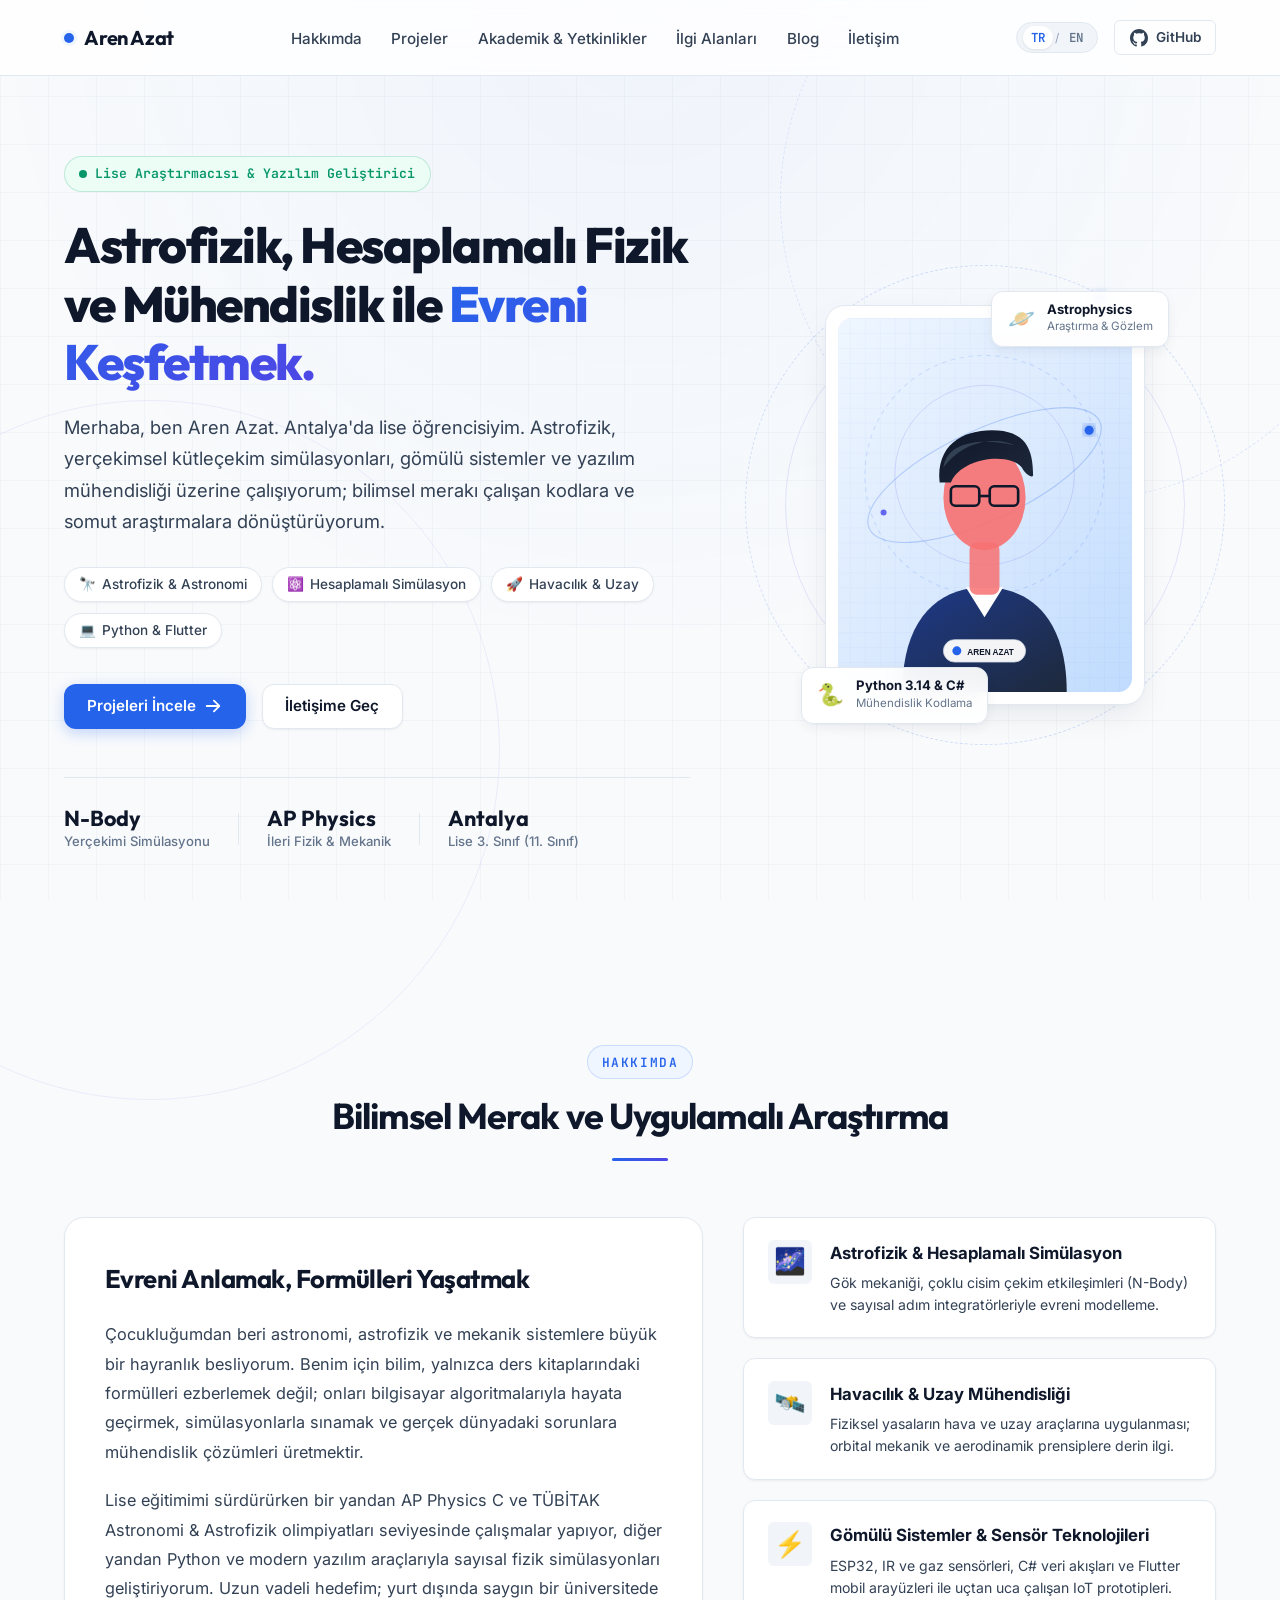
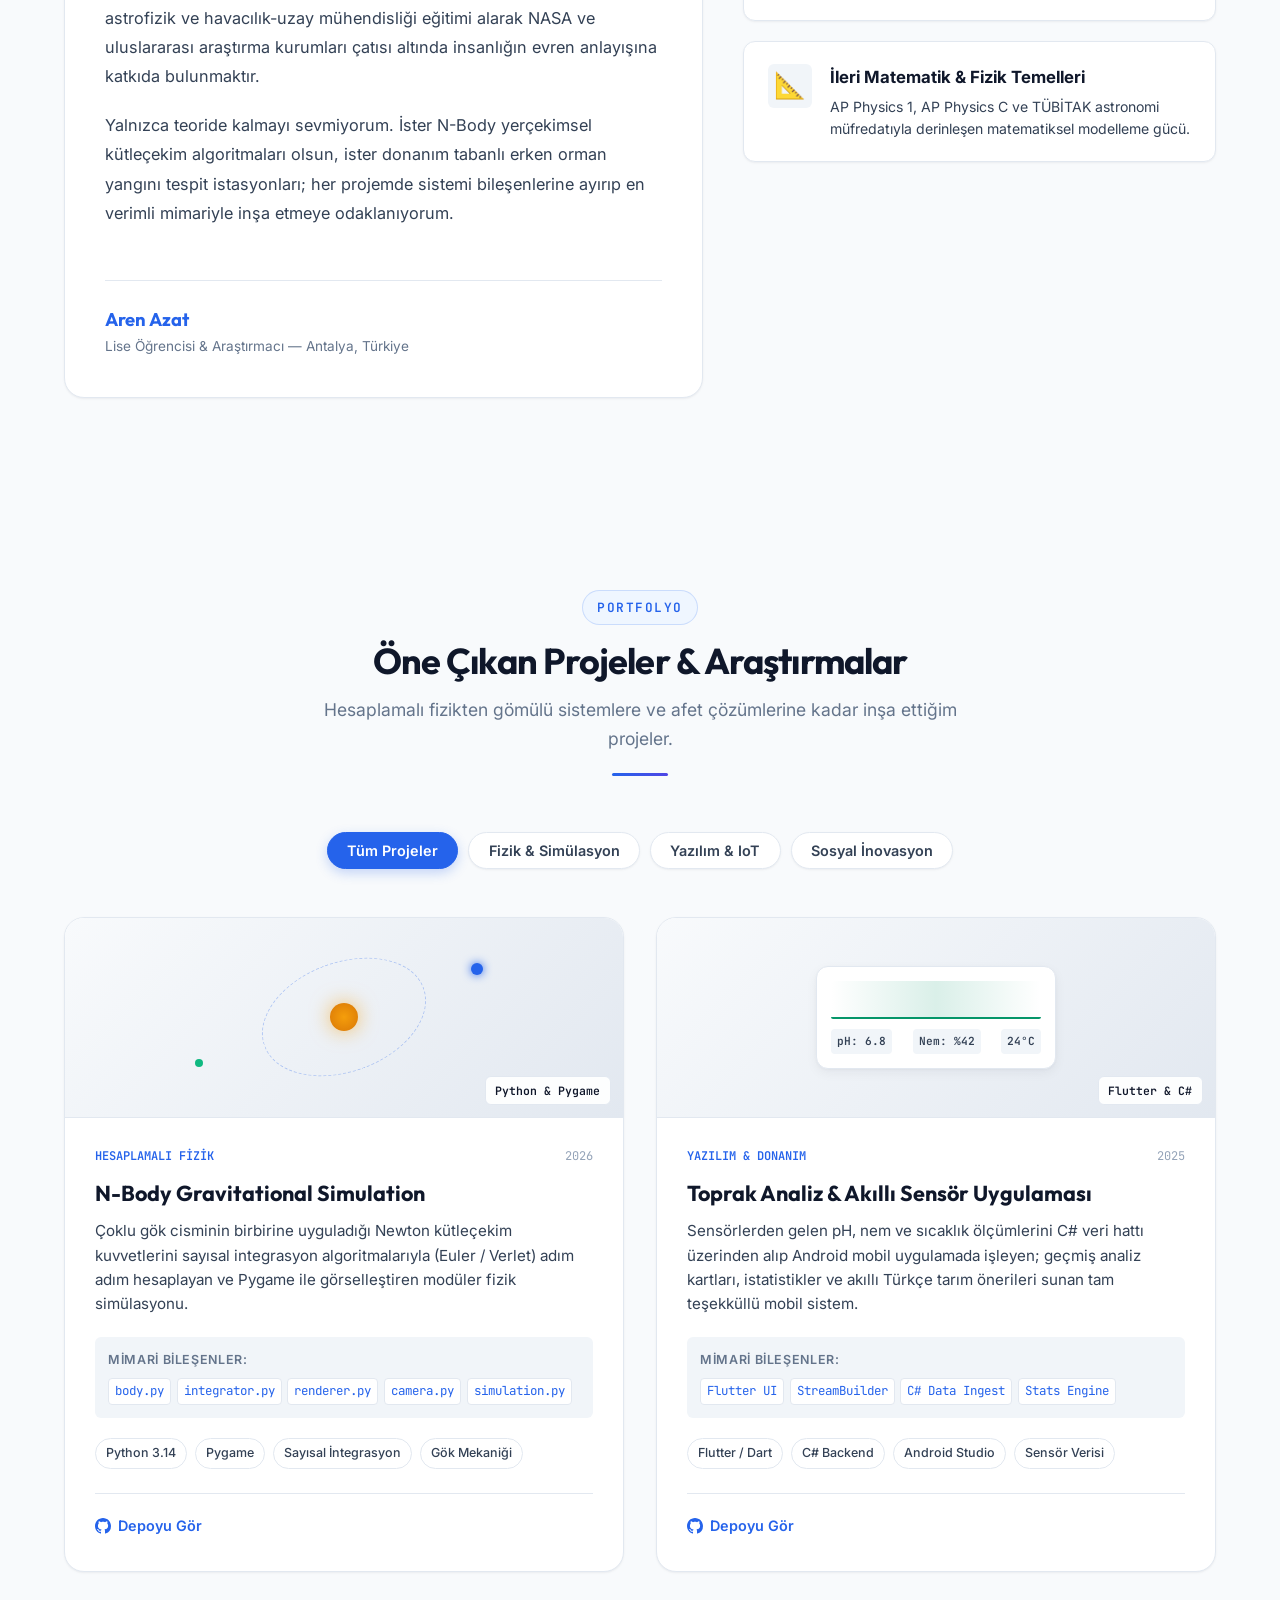
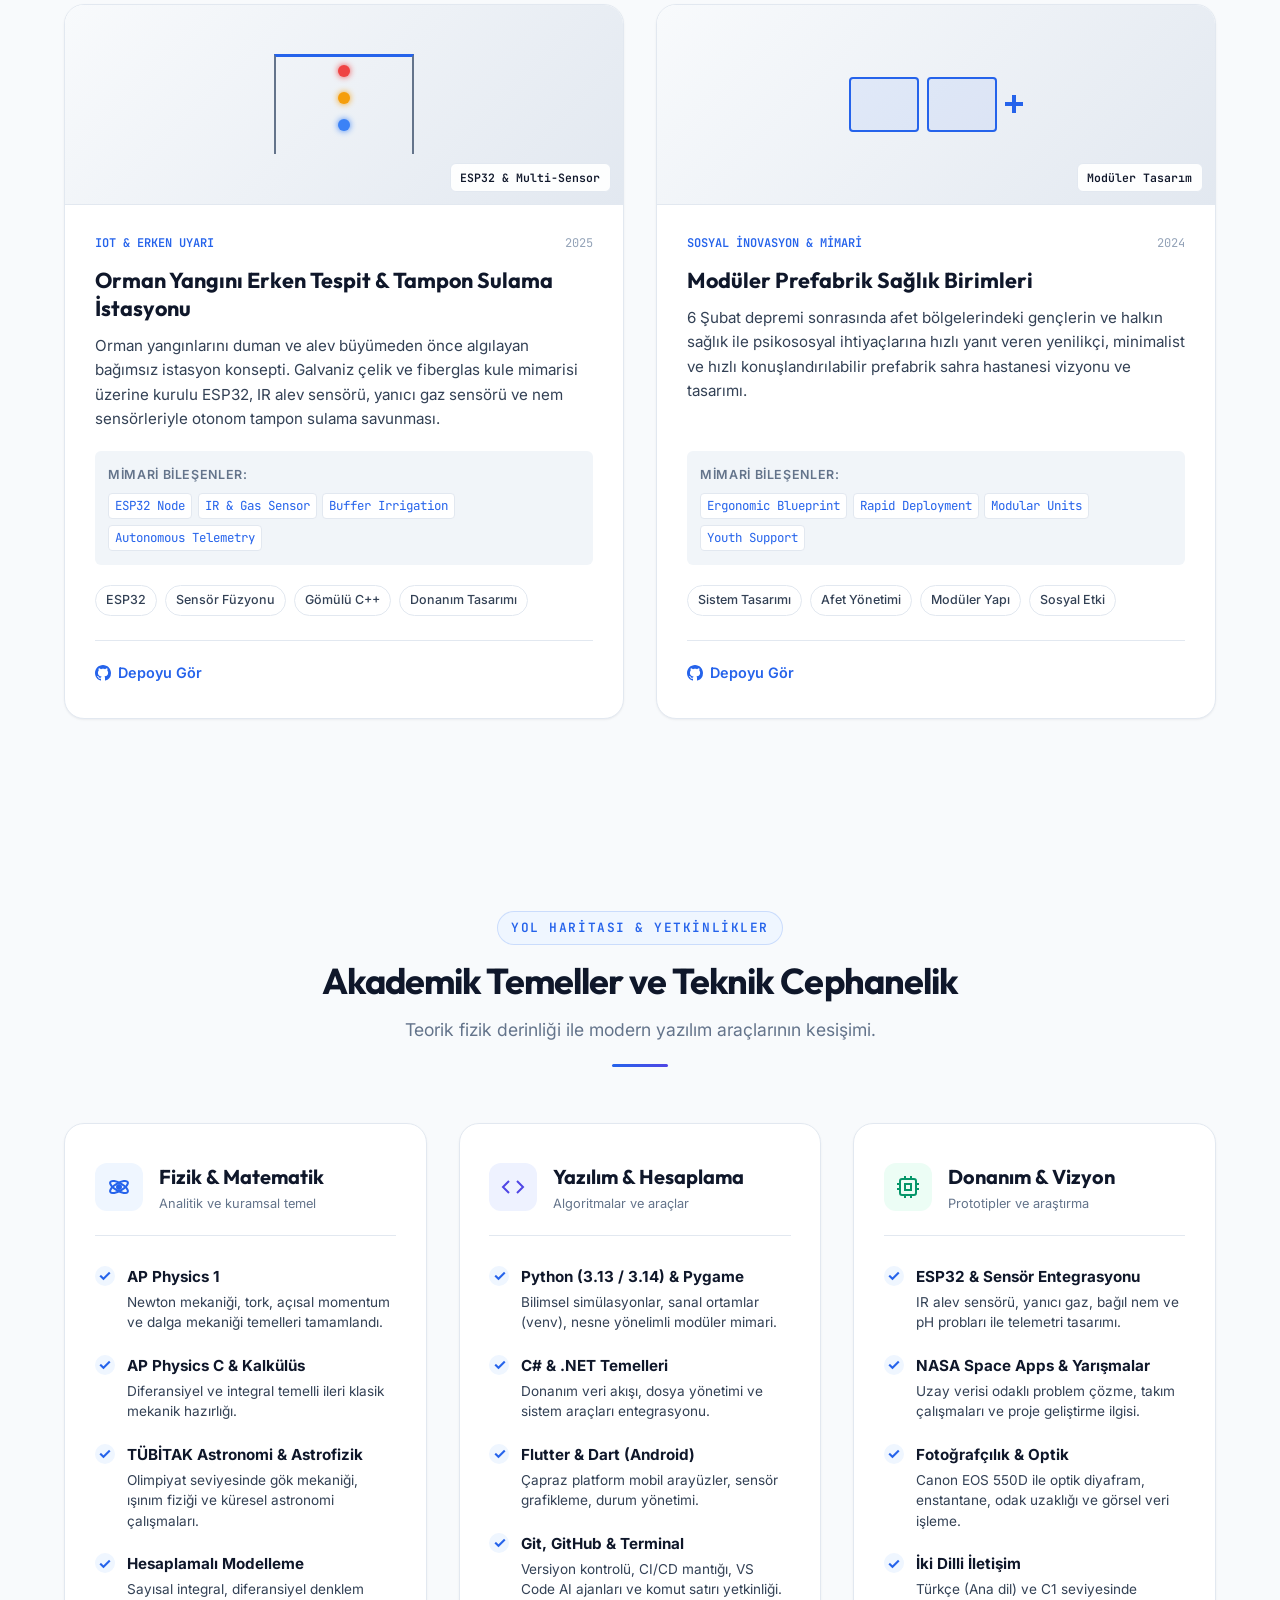
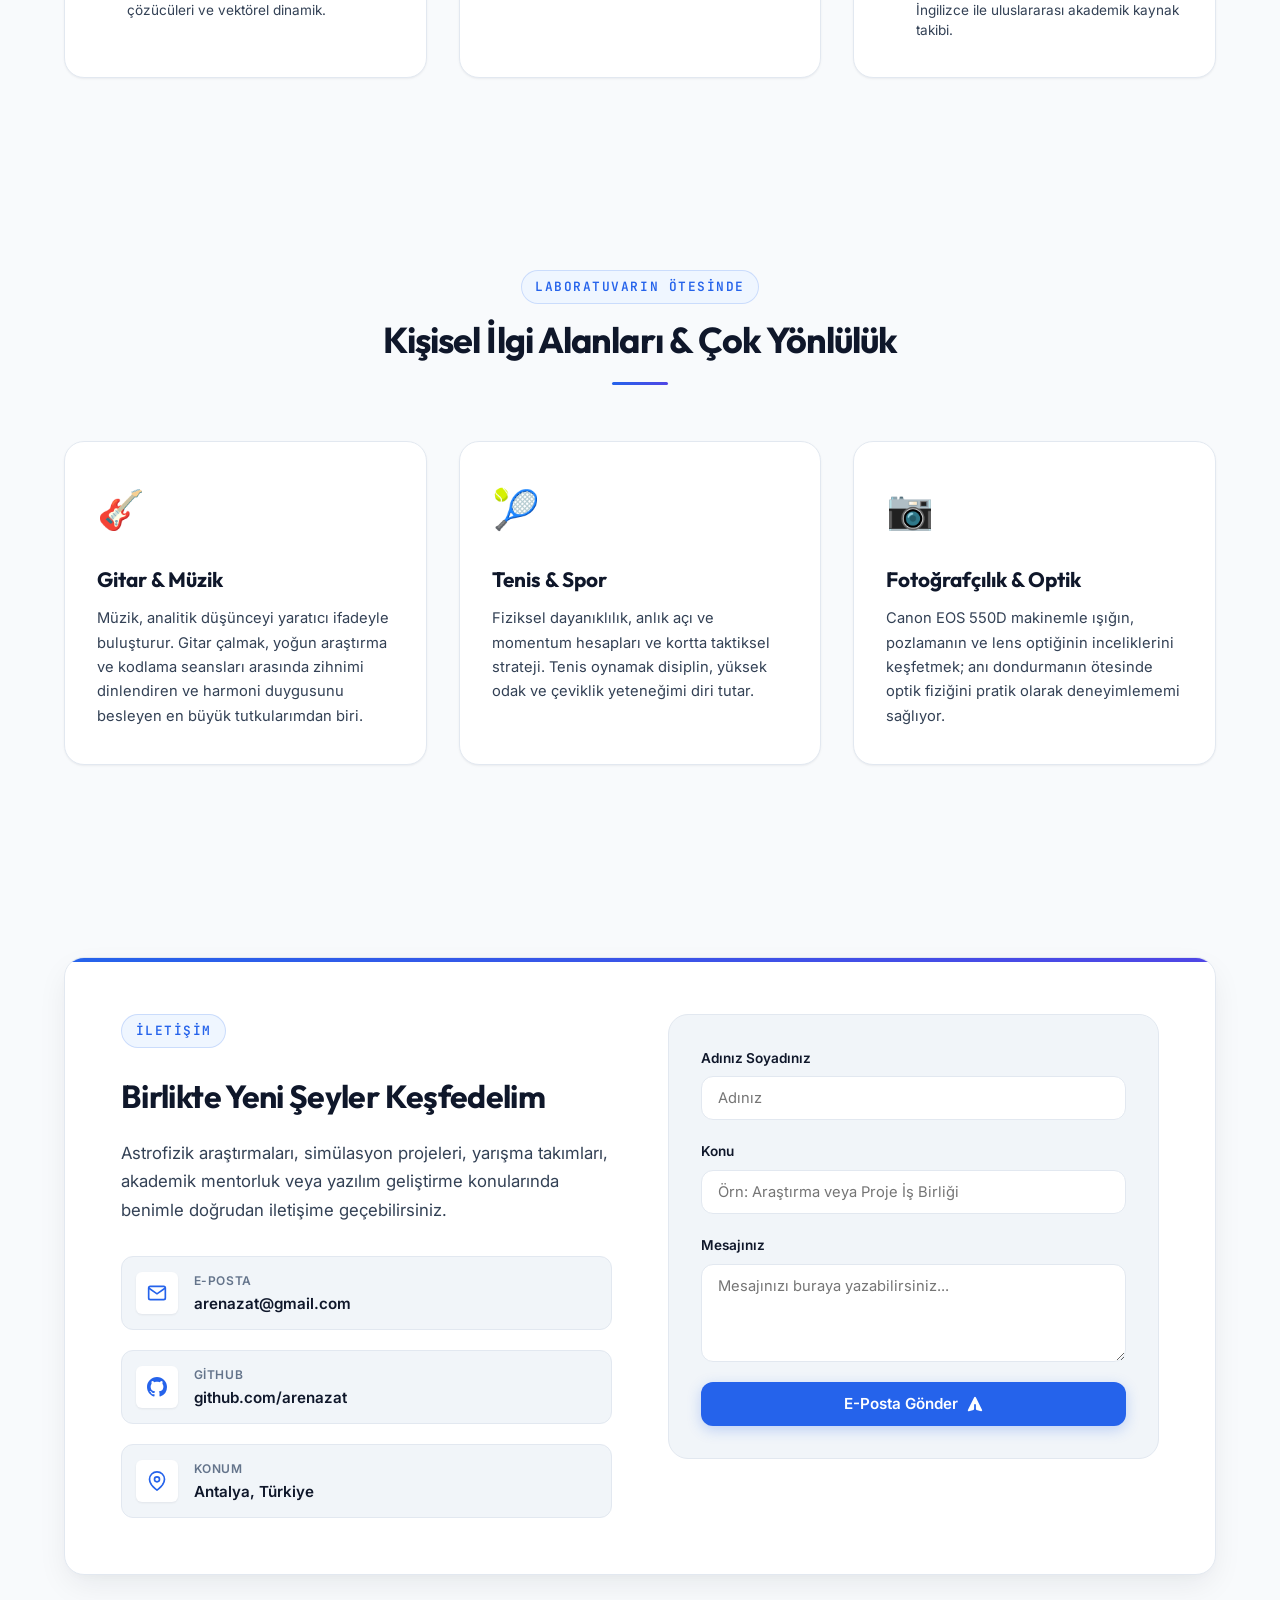
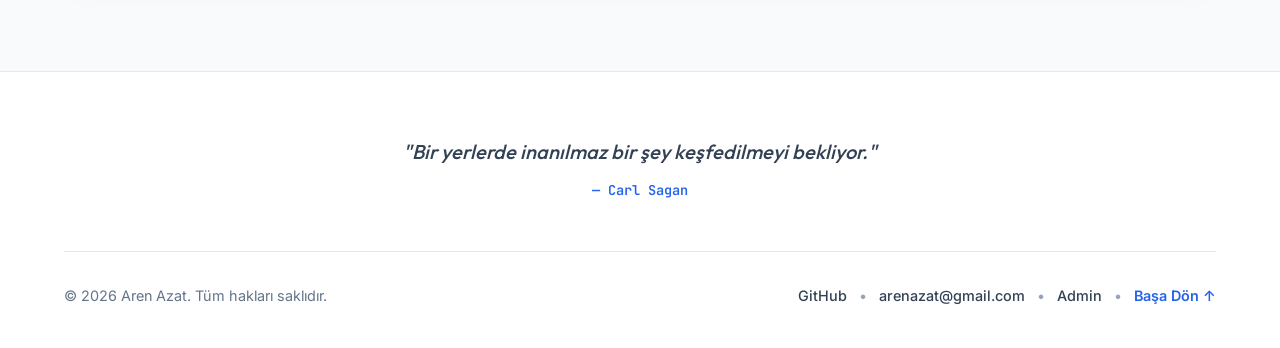
==== commit 1d051c01: "feat: add blog page and admin blog management section" ====
--- a/index.html
+++ b/index.html
@@ -22,9 +22,9 @@
   <link rel="preconnect" href="https://fonts.gstatic.com" crossorigin>
   <link href="https://fonts.googleapis.com/css2?family=Inter:wght@300;400;500;600;700&family=Outfit:wght@400;500;600;700;800&family=JetBrains+Mono:wght@400;500&display=swap" rel="stylesheet">
 
-  <!-- Stylesheets -->
-  <link rel="stylesheet" href="./css/main.css">
-  <link rel="stylesheet" href="./css/components.css">
+  <!-- Stylesheets (Cache-busted for instant live updates) -->
+  <link rel="stylesheet" href="./css/main.css?v=20260906b">
+  <link rel="stylesheet" href="./css/components.css?v=20260906b">
 </head>
 <body>
 
@@ -48,6 +48,7 @@
           <li><a href="#projects" class="nav-link" data-i18n="nav_projects">Projeler</a></li>
           <li><a href="#academics" class="nav-link" data-i18n="nav_academics">Akademik & Yetkinlikler</a></li>
           <li><a href="#interests" class="nav-link" data-i18n="nav_interests">İlgi Alanları</a></li>
+          <li><a href="./blog.html" class="nav-link">Blog</a></li>
           <li><a href="#contact" class="nav-link" data-i18n="nav_contact">İletişim</a></li>
         </ul>
       </nav>
@@ -85,6 +86,7 @@
         <li><a href="#projects" class="mobile-link" data-i18n="nav_projects">Projeler</a></li>
         <li><a href="#academics" class="mobile-link" data-i18n="nav_academics">Akademik & Yetkinlikler</a></li>
         <li><a href="#interests" class="mobile-link" data-i18n="nav_interests">İlgi Alanları</a></li>
+        <li><a href="./blog.html" class="mobile-link">Blog</a></li>
         <li><a href="#contact" class="mobile-link" data-i18n="nav_contact">İletişim</a></li>
       </ul>
       <div class="mobile-actions">
@@ -794,6 +796,6 @@
   </footer>
 
   <!-- Scripts -->
-  <script src="./js/app.js"></script>
+  <script src="./js/app.js?v=20260906b"></script>
 </body>
 </html>
--- a/css/components.css
+++ b/css/components.css
@@ -1283,3 +1283,369 @@
     justify-content: center;
   }
 }
+
+/* ============================================================
+   BLOG SECTION & READER MODAL STYLES
+   ============================================================ */
+.blog-header-section {
+  padding-top: calc(var(--header-h, 72px) + 3rem);
+  padding-bottom: 2.5rem;
+  text-align: center;
+  background: radial-gradient(circle at 50% 0%, rgba(37, 99, 235, 0.08) 0%, transparent 70%);
+}
+
+.blog-hero-title {
+  font-size: clamp(2rem, 4vw, 2.75rem);
+  font-weight: 800;
+  color: var(--text-main);
+  margin-bottom: 0.75rem;
+}
+
+.blog-hero-lead {
+  font-size: 1.05rem;
+  color: var(--text-muted);
+  max-width: 600px;
+  margin: 0 auto 2rem;
+  line-height: 1.6;
+}
+/* --------------------------------------------------------------------------
+   Blog Page — Header Section
+   -------------------------------------------------------------------------- */
+.blog-header-section {
+  padding: 4.5rem 0 3rem;
+  text-align: center;
+  background: linear-gradient(180deg, rgba(37, 99, 235, 0.05) 0%, transparent 100%);
+  border-bottom: 1px solid var(--border-subtle);
+  margin-bottom: 2.5rem;
+}
+
+.blog-hero-title {
+  font-size: clamp(2rem, 5vw, 3rem);
+  font-weight: 800;
+  color: var(--text-main);
+  line-height: 1.15;
+  margin-bottom: 1rem;
+  font-family: var(--font-display);
+}
+
+.blog-hero-lead {
+  font-size: 1.05rem;
+  color: var(--text-muted);
+  line-height: 1.7;
+  max-width: 640px;
+  margin: 0 auto 2.5rem;
+}
+
+.blog-controls-wrapper {
+  max-width: 860px;
+  margin: 0 auto;
+  display: flex;
+  flex-direction: column;
+  gap: 1.25rem;
+  align-items: center;
+}
+
+.blog-search-box {
+  width: 100%;
+  max-width: 460px;
+  position: relative;
+}
+
+.blog-search-input {
+  width: 100%;
+  padding: 0.75rem 1rem 0.75rem 2.6rem;
+  background: #ffffff;
+  border: 1.5px solid var(--border-subtle);
+  border-radius: var(--radius-full);
+  font-family: inherit;
+  font-size: 0.92rem;
+  color: var(--text-main);
+  box-shadow: var(--shadow-sm);
+  transition: all 0.2s ease;
+}
+
+.blog-search-input:focus {
+  outline: none;
+  border-color: var(--blue-600);
+  box-shadow: 0 0 0 3px rgba(37, 99, 235, 0.15);
+}
+
+.blog-search-icon {
+  position: absolute;
+  left: 1rem;
+  top: 50%;
+  transform: translateY(-50%);
+  color: var(--text-muted);
+  pointer-events: none;
+}
+
+.blog-category-bar {
+  display: flex;
+  flex-wrap: wrap;
+  justify-content: center;
+  gap: 0.5rem;
+}
+
+.blog-cat-pill {
+  background: #ffffff;
+  border: 1.5px solid var(--border-subtle);
+  color: var(--text-muted);
+  padding: 0.45rem 1.1rem;
+  border-radius: var(--radius-full);
+  font-size: 0.85rem;
+  font-weight: 500;
+  cursor: pointer;
+  transition: all 0.2s ease;
+}
+
+.blog-cat-pill:hover {
+  border-color: var(--blue-600);
+  color: var(--blue-600);
+}
+
+.blog-cat-pill.active {
+  background: var(--blue-600);
+  border-color: var(--blue-600);
+  color: #ffffff;
+  box-shadow: var(--shadow-sm);
+}
+
+/* Blog Grid & Cards */
+.blog-grid-section {
+  padding-bottom: 5rem;
+}
+
+.blog-grid {
+  display: grid;
+  grid-template-columns: repeat(auto-fill, minmax(320px, 1fr));
+  gap: 1.75rem;
+  margin-top: 1.5rem;
+}
+
+.blog-card {
+  background: #ffffff;
+  border: 1px solid var(--border-subtle);
+  border-radius: var(--radius-lg);
+  padding: 1.75rem;
+  display: flex;
+  flex-direction: column;
+  box-shadow: var(--shadow-sm);
+  transition: all 0.25s ease;
+}
+
+.blog-card:hover {
+  transform: translateY(-4px);
+  box-shadow: var(--shadow-lg);
+  border-color: rgba(37, 99, 235, 0.25);
+}
+
+.blog-card-header {
+  display: flex;
+  justify-content: space-between;
+  align-items: center;
+  margin-bottom: 1rem;
+}
+
+.blog-pill-category {
+  font-family: var(--font-mono);
+  font-size: 0.72rem;
+  font-weight: 600;
+  text-transform: uppercase;
+  letter-spacing: 0.04em;
+  color: var(--blue-700);
+  background: rgba(37, 99, 235, 0.08);
+  border: 1px solid rgba(37, 99, 235, 0.18);
+  padding: 0.25rem 0.65rem;
+  border-radius: var(--radius-full);
+}
+
+.blog-meta-time {
+  font-size: 0.78rem;
+  color: var(--text-muted);
+}
+
+.blog-card-title {
+  font-size: 1.2rem;
+  font-weight: 700;
+  color: var(--text-main);
+  line-height: 1.35;
+  margin-bottom: 0.75rem;
+}
+
+.blog-card-excerpt {
+  font-size: 0.9rem;
+  color: var(--text-muted);
+  line-height: 1.6;
+  margin-bottom: 1.5rem;
+  flex: 1;
+}
+
+.blog-card-footer {
+  display: flex;
+  justify-content: space-between;
+  align-items: center;
+  padding-top: 1rem;
+  border-top: 1px solid var(--border-subtle);
+  margin-top: auto;
+}
+
+.blog-meta-date {
+  font-family: var(--font-mono);
+  font-size: 0.78rem;
+  color: var(--text-muted);
+}
+
+.btn-read-post {
+  display: inline-flex;
+  align-items: center;
+  gap: 0.4rem;
+  background: transparent;
+  border: none;
+  color: var(--blue-600);
+  font-size: 0.88rem;
+  font-weight: 600;
+  cursor: pointer;
+  padding: 0.25rem 0;
+  transition: all 0.2s ease;
+}
+
+.btn-read-post:hover {
+  color: var(--blue-700);
+}
+
+.btn-read-post .arrow {
+  transition: transform 0.2s ease;
+}
+
+.btn-read-post:hover .arrow {
+  transform: translateX(4px);
+}
+
+/* Empty State */
+.blog-empty-state {
+  display: none;
+  text-align: center;
+  padding: 4rem 1.5rem;
+  color: var(--text-muted);
+}
+
+.blog-empty-state .icon {
+  font-size: 3rem;
+  margin-bottom: 1rem;
+}
+
+/* Reader Modal */
+.reader-modal-overlay {
+  display: none;
+  position: fixed;
+  inset: 0;
+  background: rgba(15, 23, 42, 0.75);
+  backdrop-filter: blur(6px);
+  z-index: 1000;
+  align-items: center;
+  justify-content: center;
+  padding: 1.5rem;
+  overflow-y: auto;
+}
+
+.reader-modal-overlay.open {
+  display: flex;
+  animation: fadeInModal 0.25s ease;
+}
+
+@keyframes fadeInModal {
+  from { opacity: 0; }
+  to { opacity: 1; }
+}
+
+.reader-modal-card {
+  background: #ffffff;
+  width: 100%;
+  max-width: 780px;
+  border-radius: var(--radius-xl);
+  padding: 2.5rem 2.25rem;
+  box-shadow: var(--shadow-xl);
+  position: relative;
+  max-height: 90vh;
+  overflow-y: auto;
+  border: 1px solid var(--border-subtle);
+}
+
+.modal-close-btn {
+  position: absolute;
+  top: 1.5rem;
+  right: 1.5rem;
+  width: 36px;
+  height: 36px;
+  border-radius: 50%;
+  border: 1px solid var(--border-subtle);
+  background: #f8fafc;
+  color: var(--text-main);
+  font-size: 1.25rem;
+  display: flex;
+  align-items: center;
+  justify-content: center;
+  cursor: pointer;
+  transition: all 0.2s ease;
+}
+
+.modal-close-btn:hover {
+  background: #e2e8f0;
+}
+
+.modal-meta-row {
+  display: flex;
+  gap: 0.75rem;
+  align-items: center;
+  margin-bottom: 1rem;
+  flex-wrap: wrap;
+}
+
+.modal-title {
+  font-size: 1.85rem;
+  font-weight: 800;
+  color: var(--text-main);
+  line-height: 1.25;
+  margin-bottom: 1.5rem;
+}
+
+.modal-author-bar {
+  display: flex;
+  align-items: center;
+  gap: 0.75rem;
+  padding-bottom: 1.5rem;
+  margin-bottom: 2rem;
+  border-bottom: 1px solid var(--border-subtle);
+}
+
+.modal-author-avatar {
+  width: 42px;
+  height: 42px;
+  border-radius: 50%;
+  background: var(--blue-100);
+  border: 1px solid var(--blue-200);
+  object-fit: cover;
+}
+
+.modal-author-name {
+  font-weight: 600;
+  color: var(--text-main);
+  font-size: 0.95rem;
+}
+
+.modal-body {
+  font-size: 1.05rem;
+  color: var(--text-main);
+  line-height: 1.8;
+}
+
+.modal-body p {
+  margin-bottom: 1.35rem;
+}
+
+.modal-body h3, .modal-body h4 {
+  margin-top: 1.75rem;
+  margin-bottom: 0.75rem;
+  color: var(--text-main);
+}
+
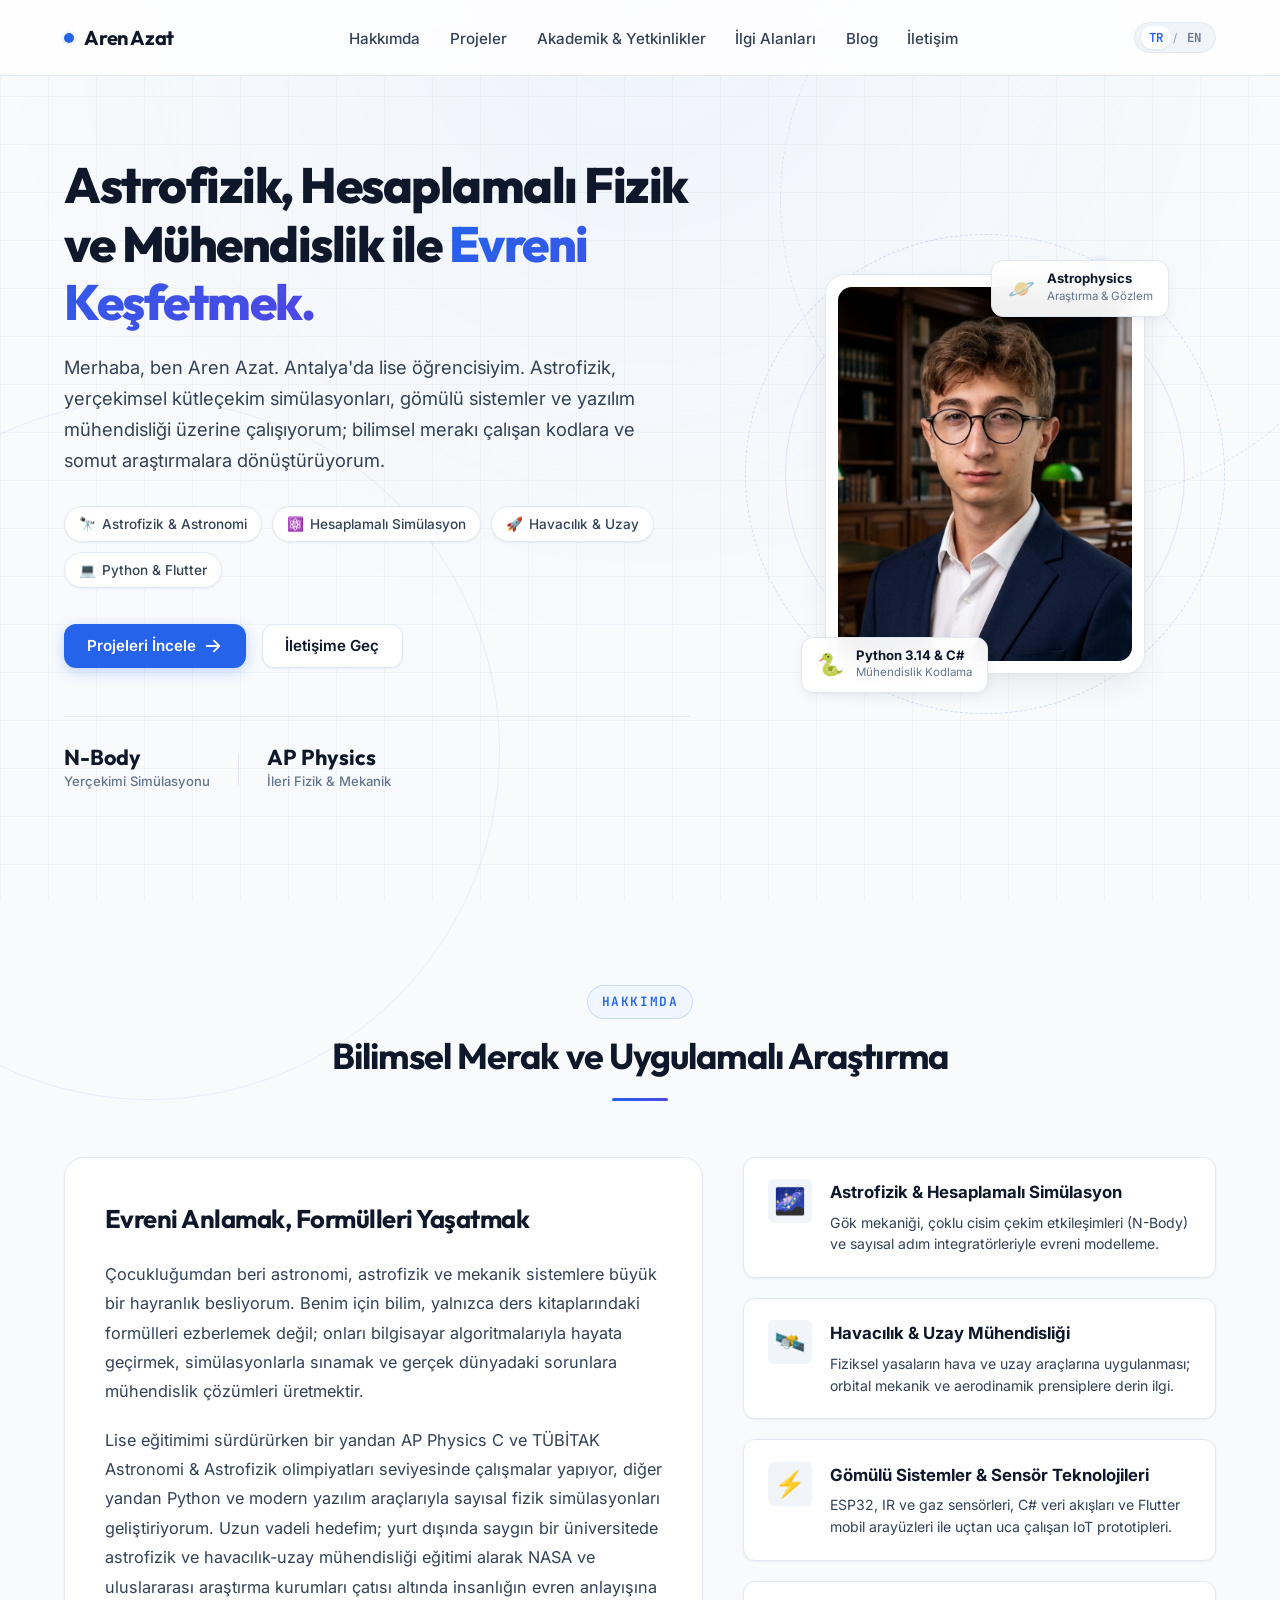
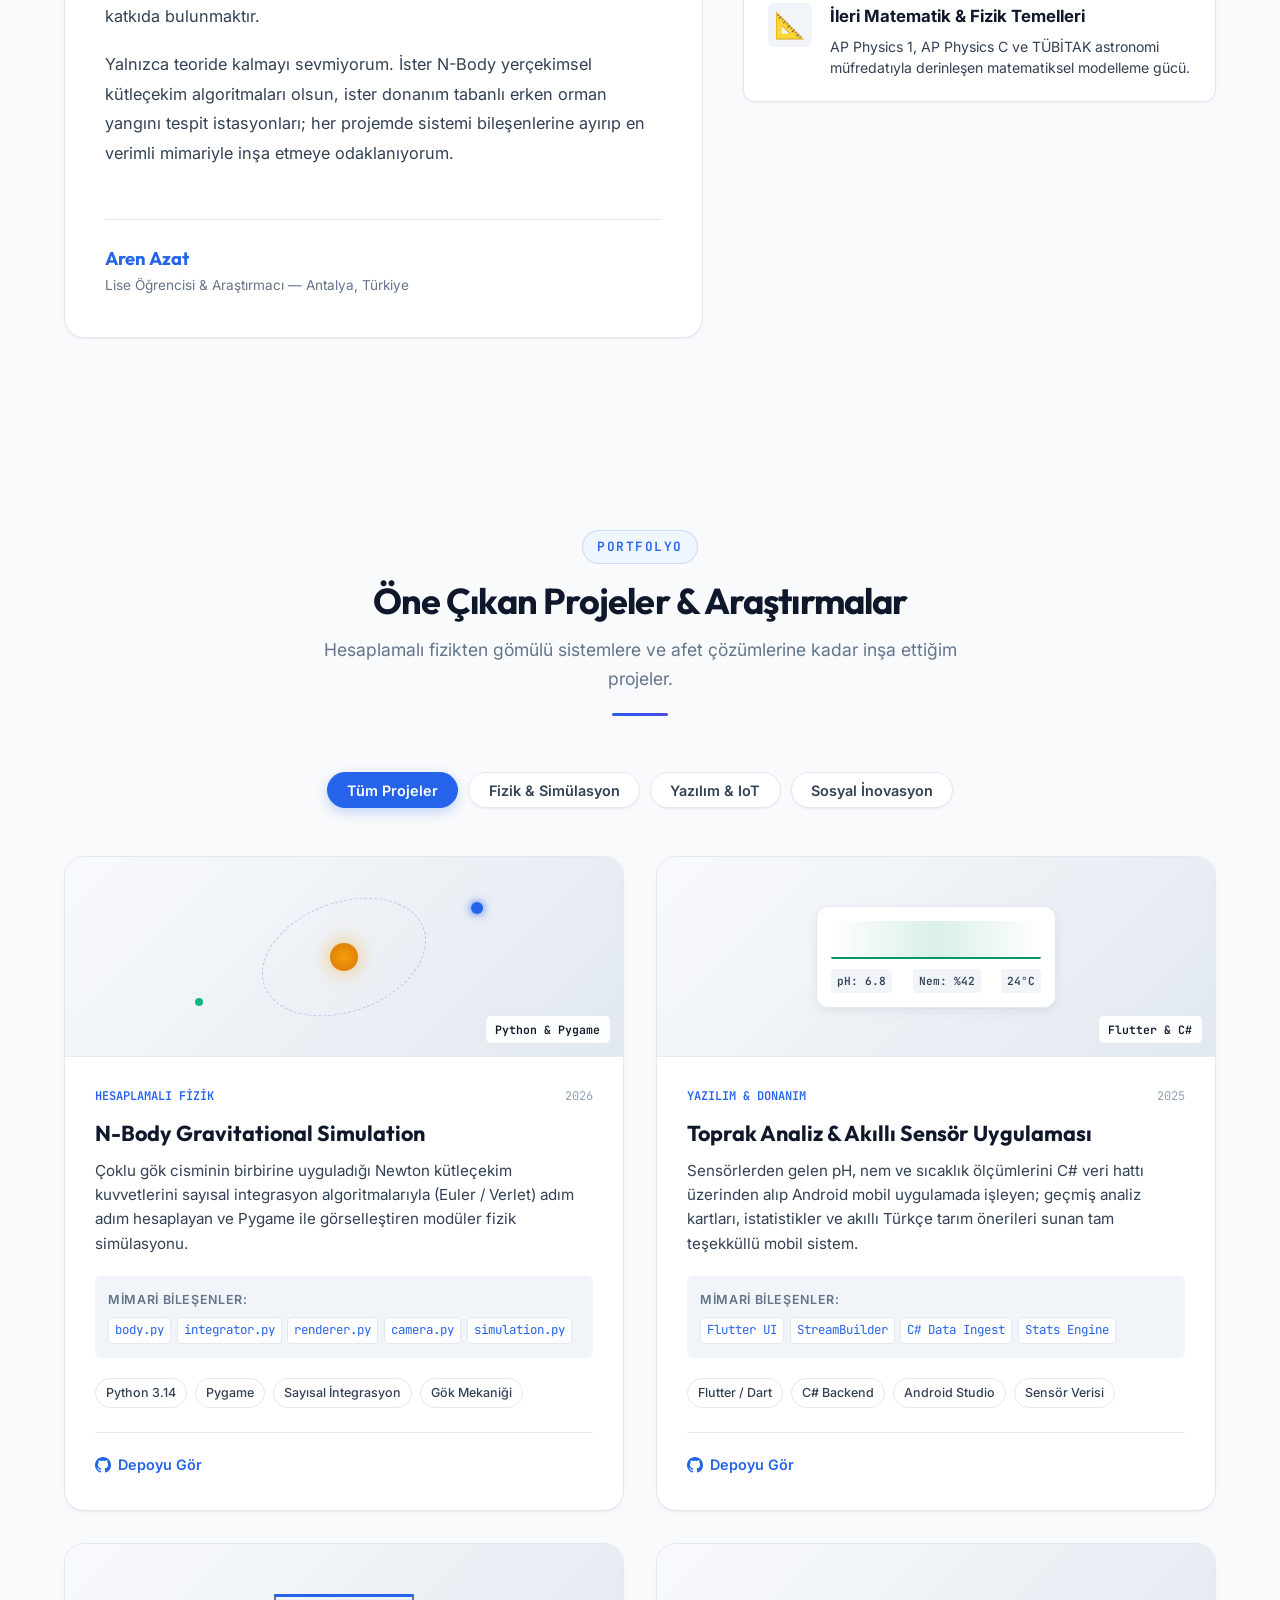
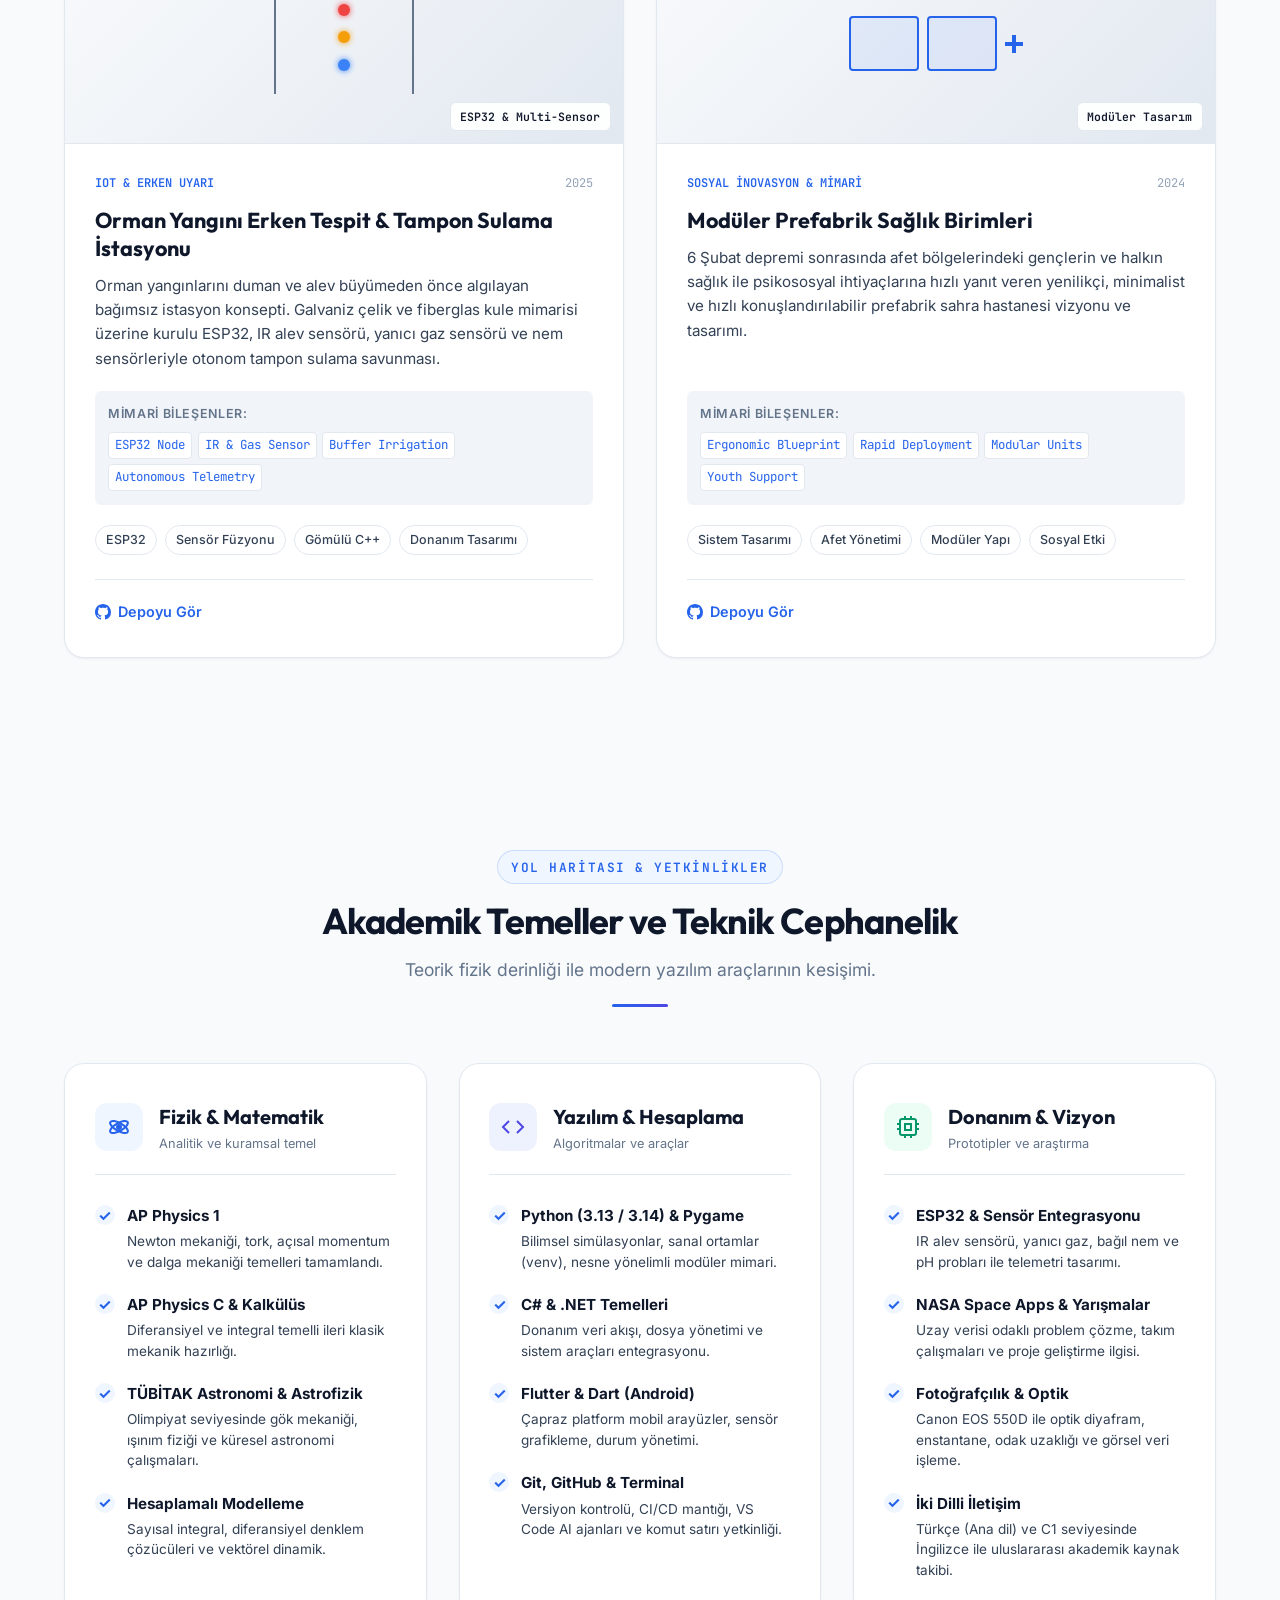
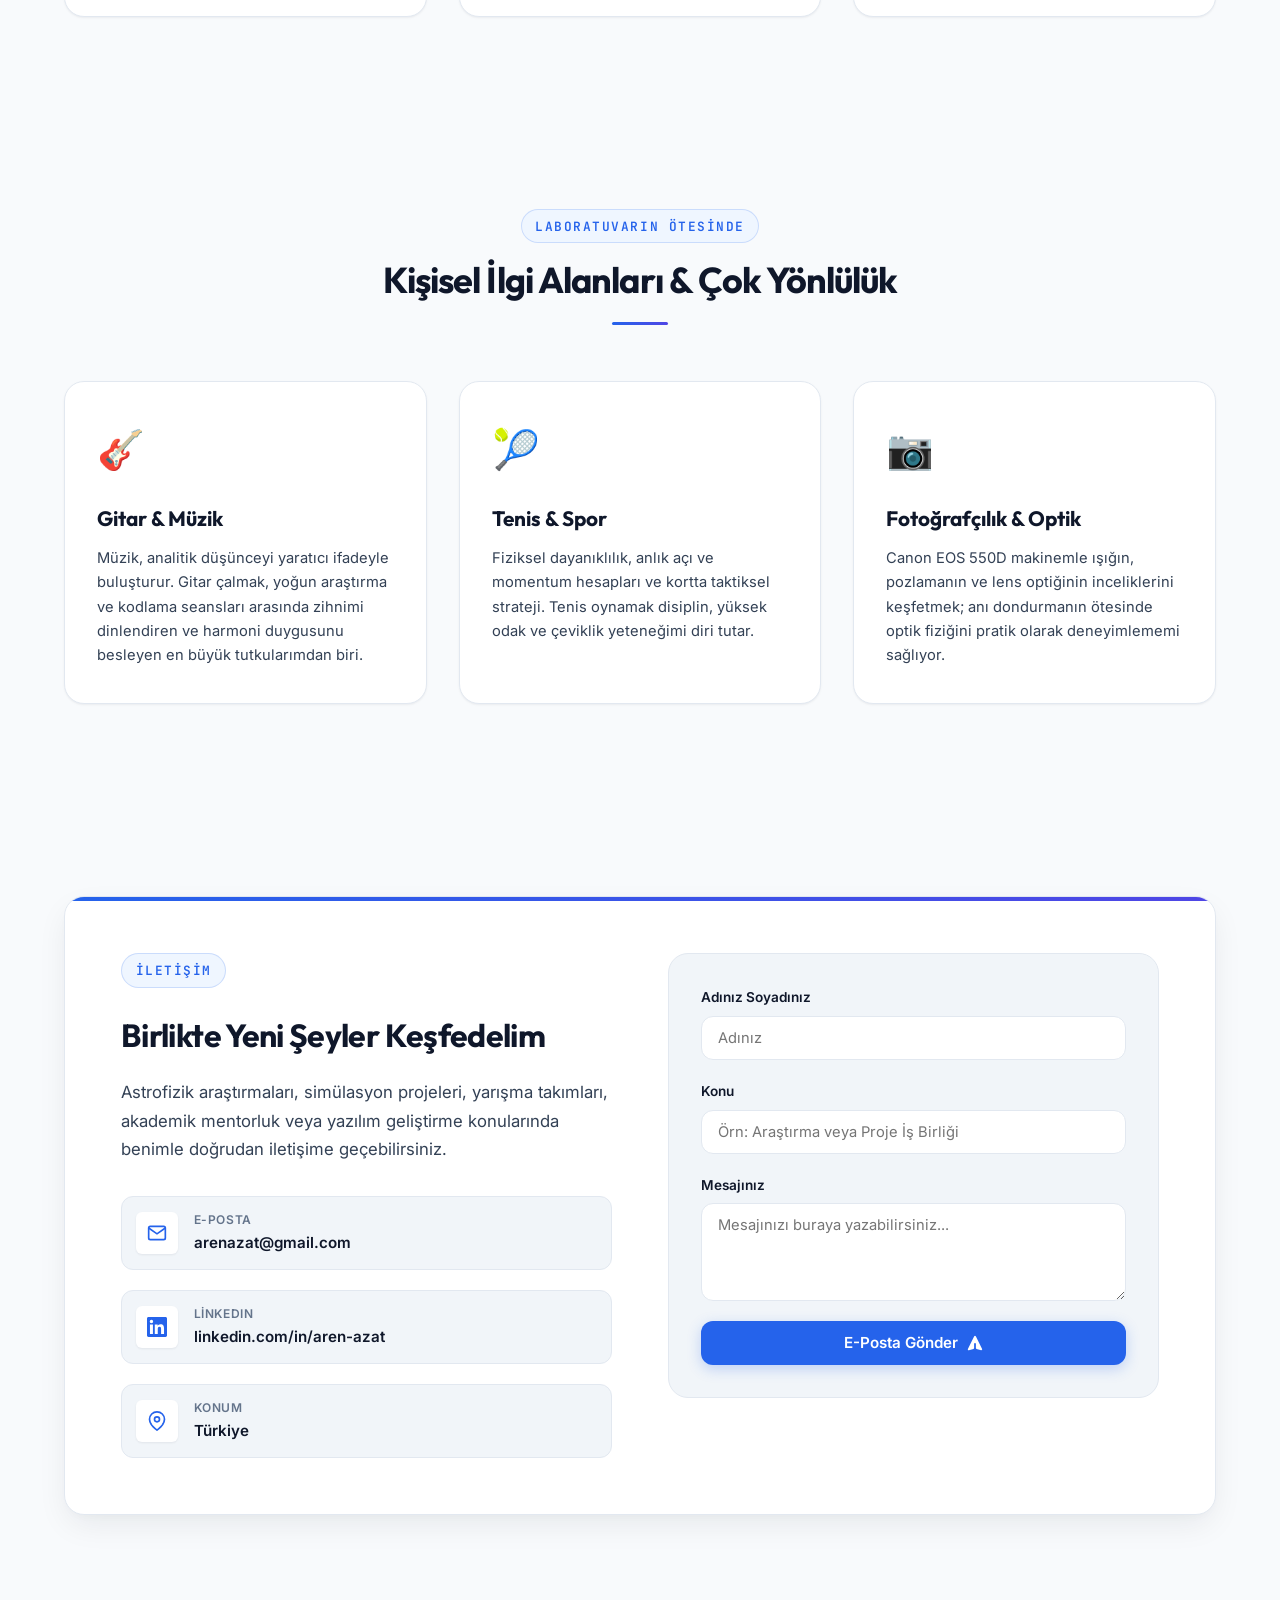
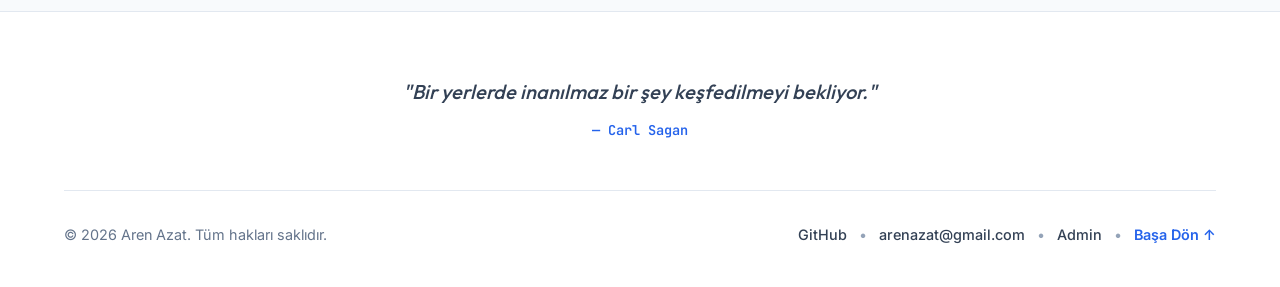
==== commit c59bced8: "fix: remove status badge, Antalya refs, nav GitHub btn; add LinkedIn to contact" ====
--- a/index.html
+++ b/index.html
@@ -62,13 +62,7 @@
           <button type="button" class="lang-btn" data-lang="en" id="btn-en" title="English">EN</button>
         </div>
 
-        <!-- GitHub Profile Link -->
-        <a href="https://github.com/arenazat" target="_blank" rel="noopener noreferrer" class="btn btn-sm btn-outline btn-github" id="nav-github-link">
-          <svg class="icon" viewBox="0 0 24 24" width="18" height="18" fill="currentColor">
-            <path d="M12 0C5.37 0 0 5.37 0 12c0 5.31 3.435 9.795 8.205 11.385.6.105.825-.255.825-.57 0-.285-.015-1.23-.015-2.235-3.015.555-3.795-.735-4.035-1.41-.135-.345-.72-1.41-1.23-1.695-.42-.225-1.02-.78-.015-.795.945-.015 1.62.87 1.845 1.23 1.08 1.815 2.805 1.305 3.495.99.105-.78.42-1.305.765-1.605-2.67-.3-5.46-1.335-5.46-5.925 0-1.305.465-2.385 1.23-3.225-.12-.3-.54-1.53.12-3.18 0 0 1.005-.315 3.3 1.23.96-.27 1.98-.405 3-.405s2.04.135 3 .405c2.295-1.56 3.3-1.23 3.3-1.23.66 1.65.24 2.88.12 3.18.765.84 1.23 1.905 1.23 3.225 0 4.605-2.805 5.625-5.475 5.925.435.375.81 1.095.81 2.22 0 1.605-.015 2.895-.015 3.3 0 .315.225.69.825.57A12.02 12.02 0 0024 12c0-6.63-5.37-12-12-12z"/>
-          </svg>
-          <span>GitHub</span>
-        </a>
+
 
         <!-- Mobile Menu Toggle Button -->
         <button type="button" class="mobile-toggle" id="mobile-menu-toggle" aria-label="Menüyü Aç/Kapat" aria-expanded="false">
@@ -90,8 +84,8 @@
         <li><a href="#contact" class="mobile-link" data-i18n="nav_contact">İletişim</a></li>
       </ul>
       <div class="mobile-actions">
-        <a href="https://github.com/arenazat" target="_blank" rel="noopener noreferrer" class="btn btn-outline w-full">
-          GitHub Profili
+        <a href="https://www.linkedin.com/in/aren-azat/" target="_blank" rel="noopener noreferrer" class="btn btn-outline w-full">
+          LinkedIn Profili
         </a>
       </div>
     </div>
@@ -103,10 +97,7 @@
       <div class="container hero-grid">
         <!-- Hero Text -->
         <div class="hero-content">
-          <div class="status-badge" id="hero-badge">
-            <span class="pulse-dot"></span>
-            <span data-i18n="hero_status">Genç Araştırmacı & Yazılım Geliştirici</span>
-          </div>
+
 
           <h1 class="hero-title" data-i18n="hero_title">
             Astrofizik, Hesaplamalı Fizik ve Mühendislik ile <span class="text-gradient">Evreni Keşfetmek.</span>
@@ -146,11 +137,7 @@
               <span class="stat-number">AP Physics</span>
               <span class="stat-label" data-i18n="stat_physics_label">İleri Fizik & Mekanik</span>
             </div>
-            <div class="stat-divider"></div>
-            <div class="stat-item">
-              <span class="stat-number">Antalya</span>
-              <span class="stat-label" data-i18n="stat_loc_label">Lise 3. Sınıf (11. Sınıf)</span>
-            </div>
+
           </div>
         </div>
 
@@ -221,7 +208,7 @@
 
             <div class="about-signature">
               <span class="sig-name">Aren Azat</span>
-              <span class="sig-title" data-i18n="sig_title">Lise Öğrencisi & Araştırmacı — Antalya, Türkiye</span>
+              <span class="sig-title" data-i18n="sig_title">Araştırmacı & Yazılım Geliştirici — Türkiye</span>
             </div>
           </div>
 
@@ -714,15 +701,15 @@
                   </div>
                 </a>
 
-                <a href="https://github.com/arenazat" target="_blank" rel="noopener noreferrer" class="contact-detail-item" id="contact-github-link">
+                <a href="https://www.linkedin.com/in/aren-azat/" target="_blank" rel="noopener noreferrer" class="contact-detail-item" id="contact-linkedin-link">
                   <div class="detail-icon">
                     <svg viewBox="0 0 24 24" width="20" height="20" fill="currentColor">
-                      <path d="M12 0C5.37 0 0 5.37 0 12c0 5.31 3.435 9.795 8.205 11.385.6.105.825-.255.825-.57 0-.285-.015-1.23-.015-2.235-3.015.555-3.795-.735-4.035-1.41-.135-.345-.72-1.41-1.23-1.695-.42-.225-1.02-.78-.015-.795.945-.015 1.62.87 1.845 1.23 1.08 1.815 2.805 1.305 3.495.99.105-.78.42-1.305.765-1.605-2.67-.3-5.46-1.335-5.46-5.925 0-1.305.465-2.385 1.23-3.225-.12-.3-.54-1.53.12-3.18 0 0 1.005-.315 3.3 1.23.96-.27 1.98-.405 3-.405s2.04.135 3 .405c2.295-1.56 3.3-1.23 3.3-1.23.66 1.65.24 2.88.12 3.18.765.84 1.23 1.905 1.23 3.225 0 4.605-2.805 5.625-5.475 5.925.435.375.81 1.095.81 2.22 0 1.605-.015 2.895-.015 3.3 0 .315.225.69.825.57A12.02 12.02 0 0024 12c0-6.63-5.37-12-12-12z"/>
+                      <path d="M20.447 20.452h-3.554v-5.569c0-1.328-.027-3.037-1.852-3.037-1.853 0-2.136 1.445-2.136 2.939v5.667H9.351V9h3.414v1.561h.046c.477-.9 1.637-1.85 3.37-1.85 3.601 0 4.267 2.37 4.267 5.455v6.286zM5.337 7.433a2.062 2.062 0 01-2.063-2.065 2.064 2.064 0 112.063 2.065zm1.782 13.019H3.555V9h3.564v11.452zM22.225 0H1.771C.792 0 0 .774 0 1.729v20.542C0 23.227.792 24 1.771 24h20.451C23.2 24 24 23.227 24 22.271V1.729C24 .774 23.2 0 22.222 0h.003z"/>
                     </svg>
                   </div>
                   <div>
-                    <div class="detail-label">GitHub</div>
-                    <div class="detail-value">github.com/arenazat</div>
+                    <div class="detail-label">LinkedIn</div>
+                    <div class="detail-value">linkedin.com/in/aren-azat</div>
                   </div>
                 </a>
 
@@ -735,7 +722,7 @@
                   </div>
                   <div>
                     <div class="detail-label" data-i18n="loc_label">Konum</div>
-                    <div class="detail-value">Antalya, Türkiye</div>
+                    <div class="detail-value">Türkiye</div>
                   </div>
                 </div>
               </div>
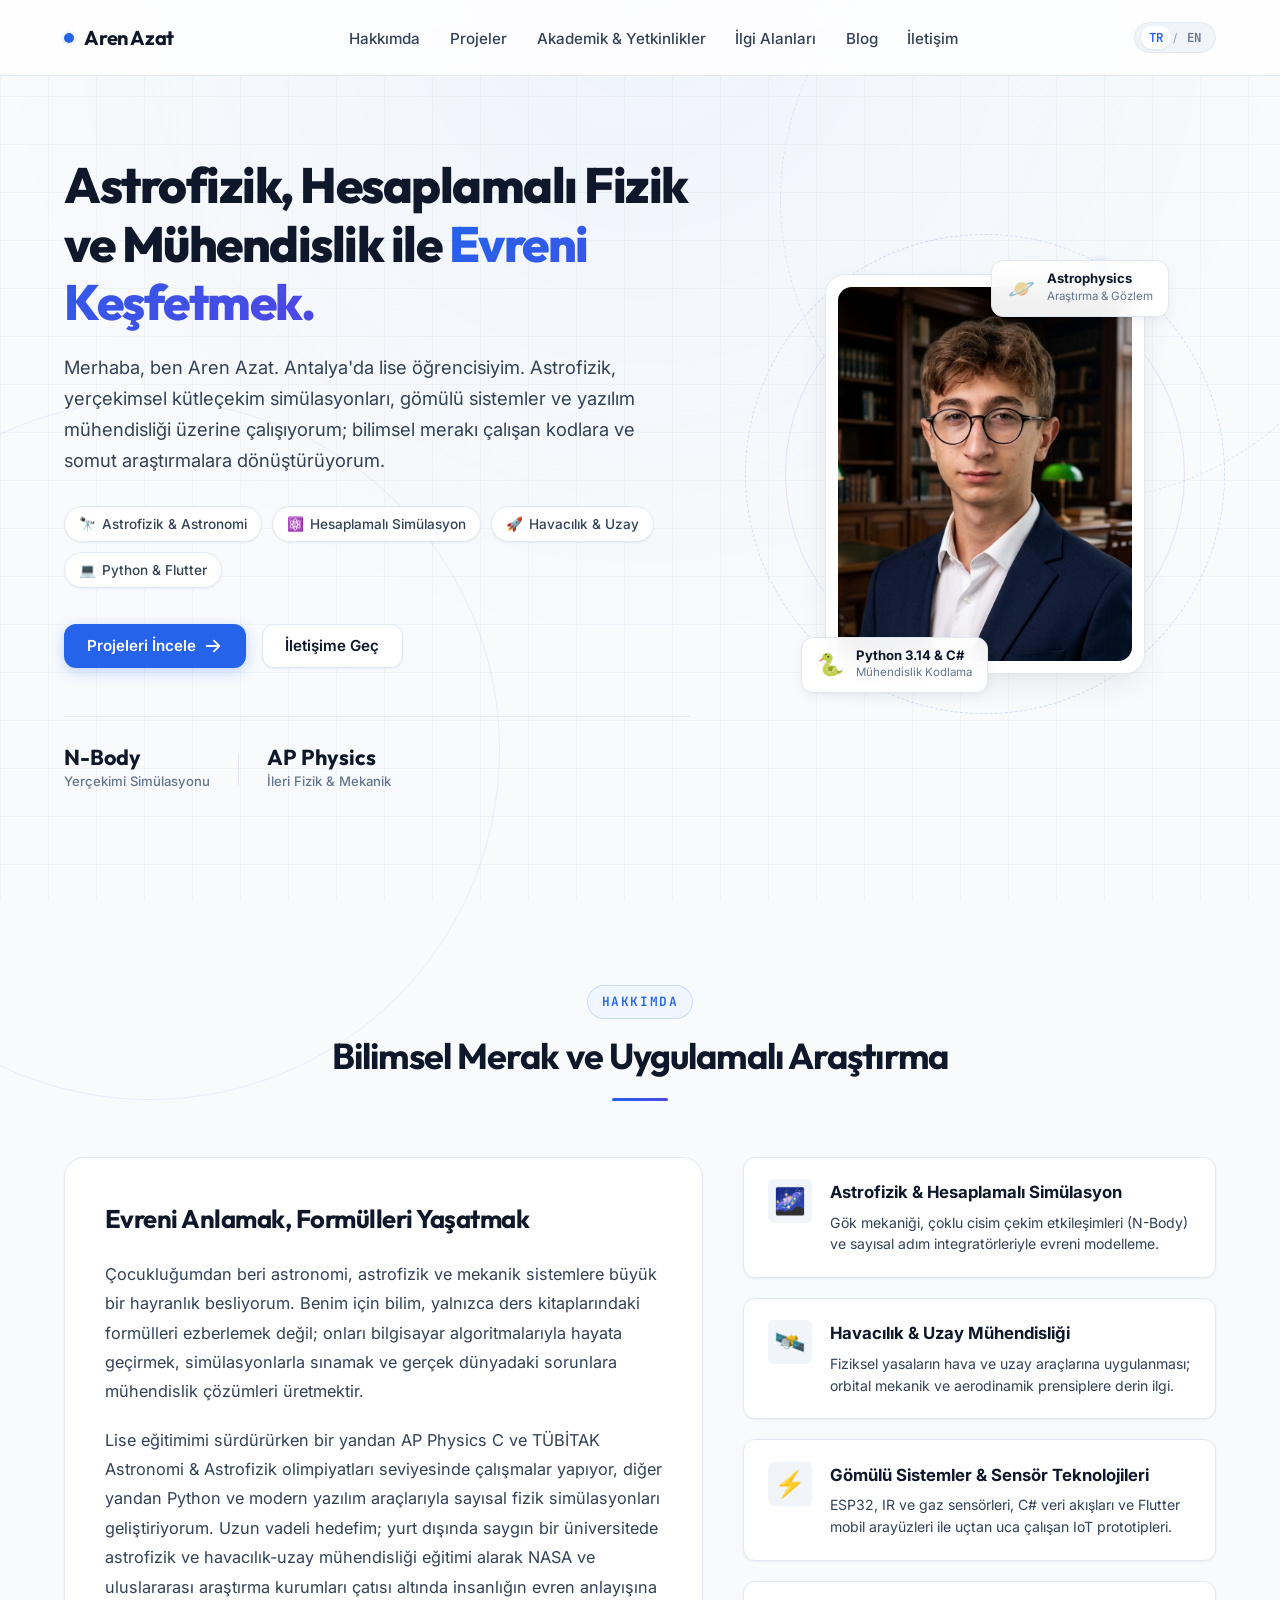
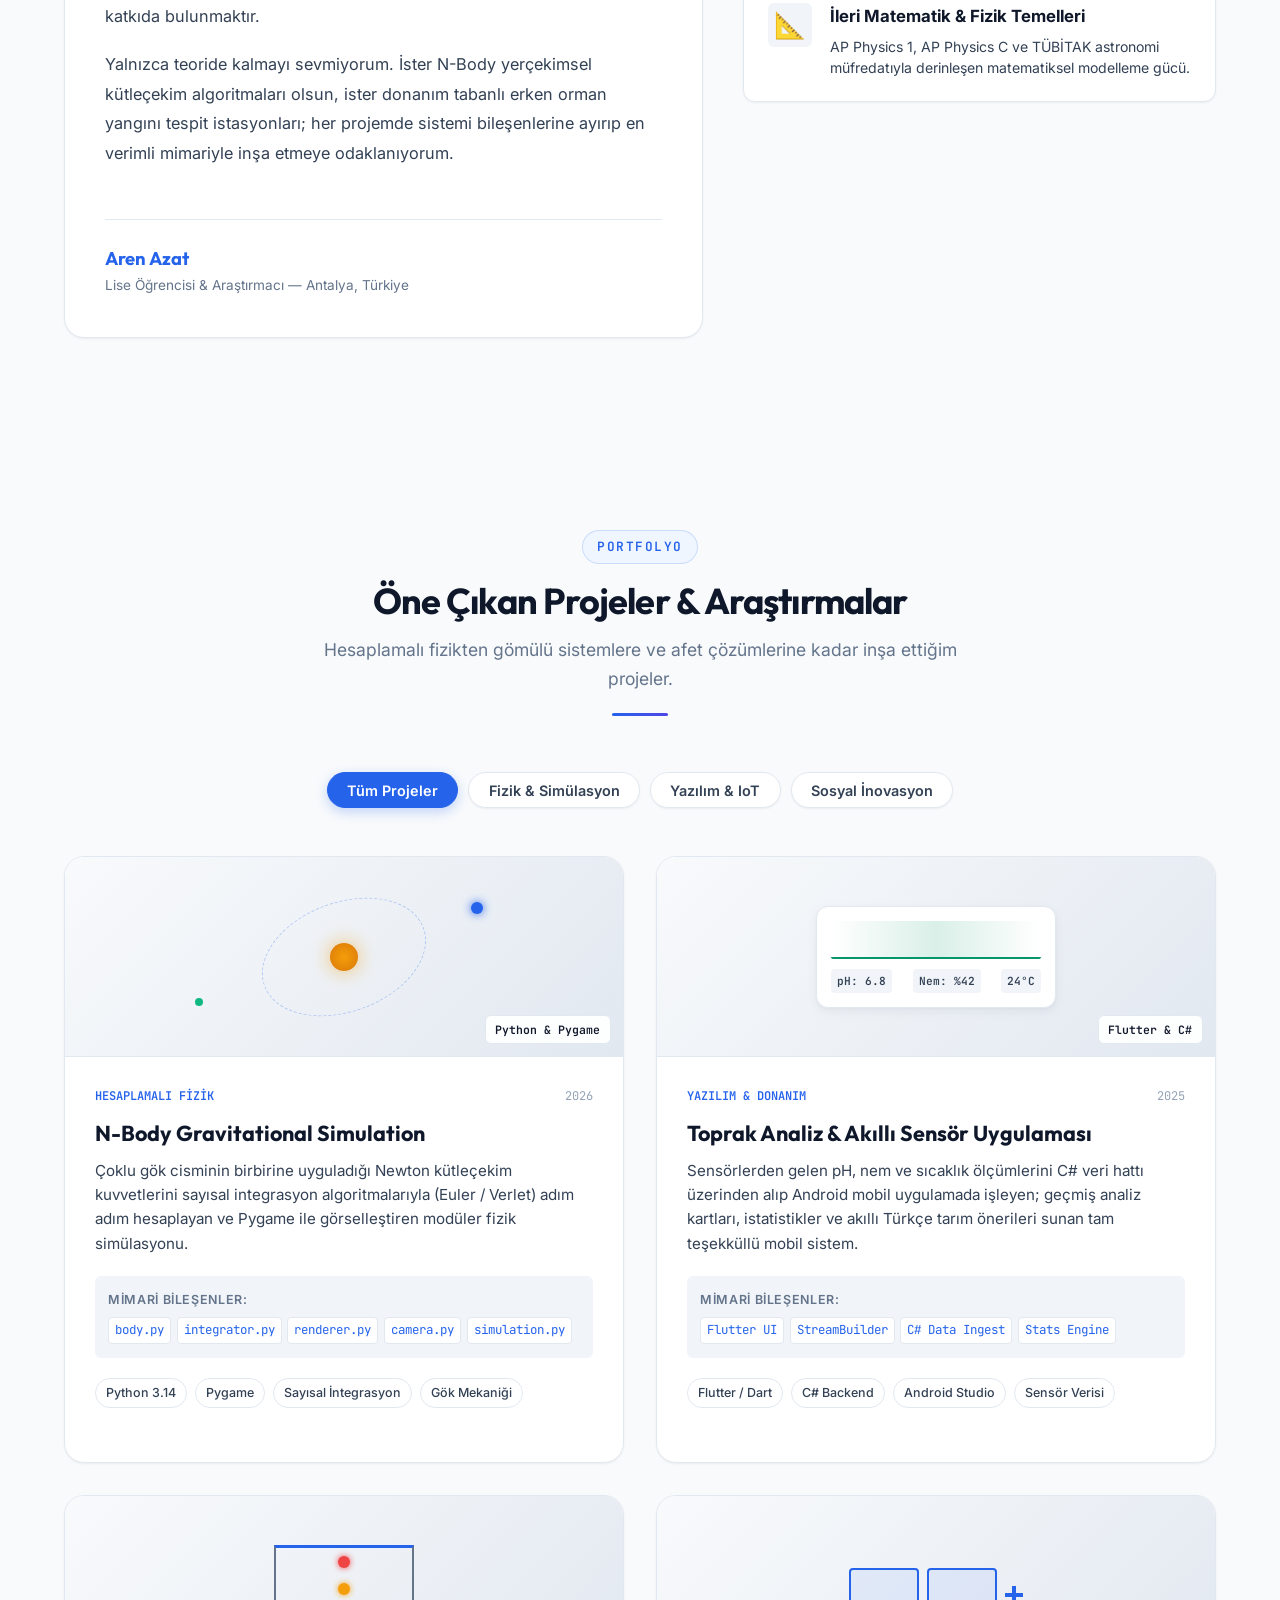
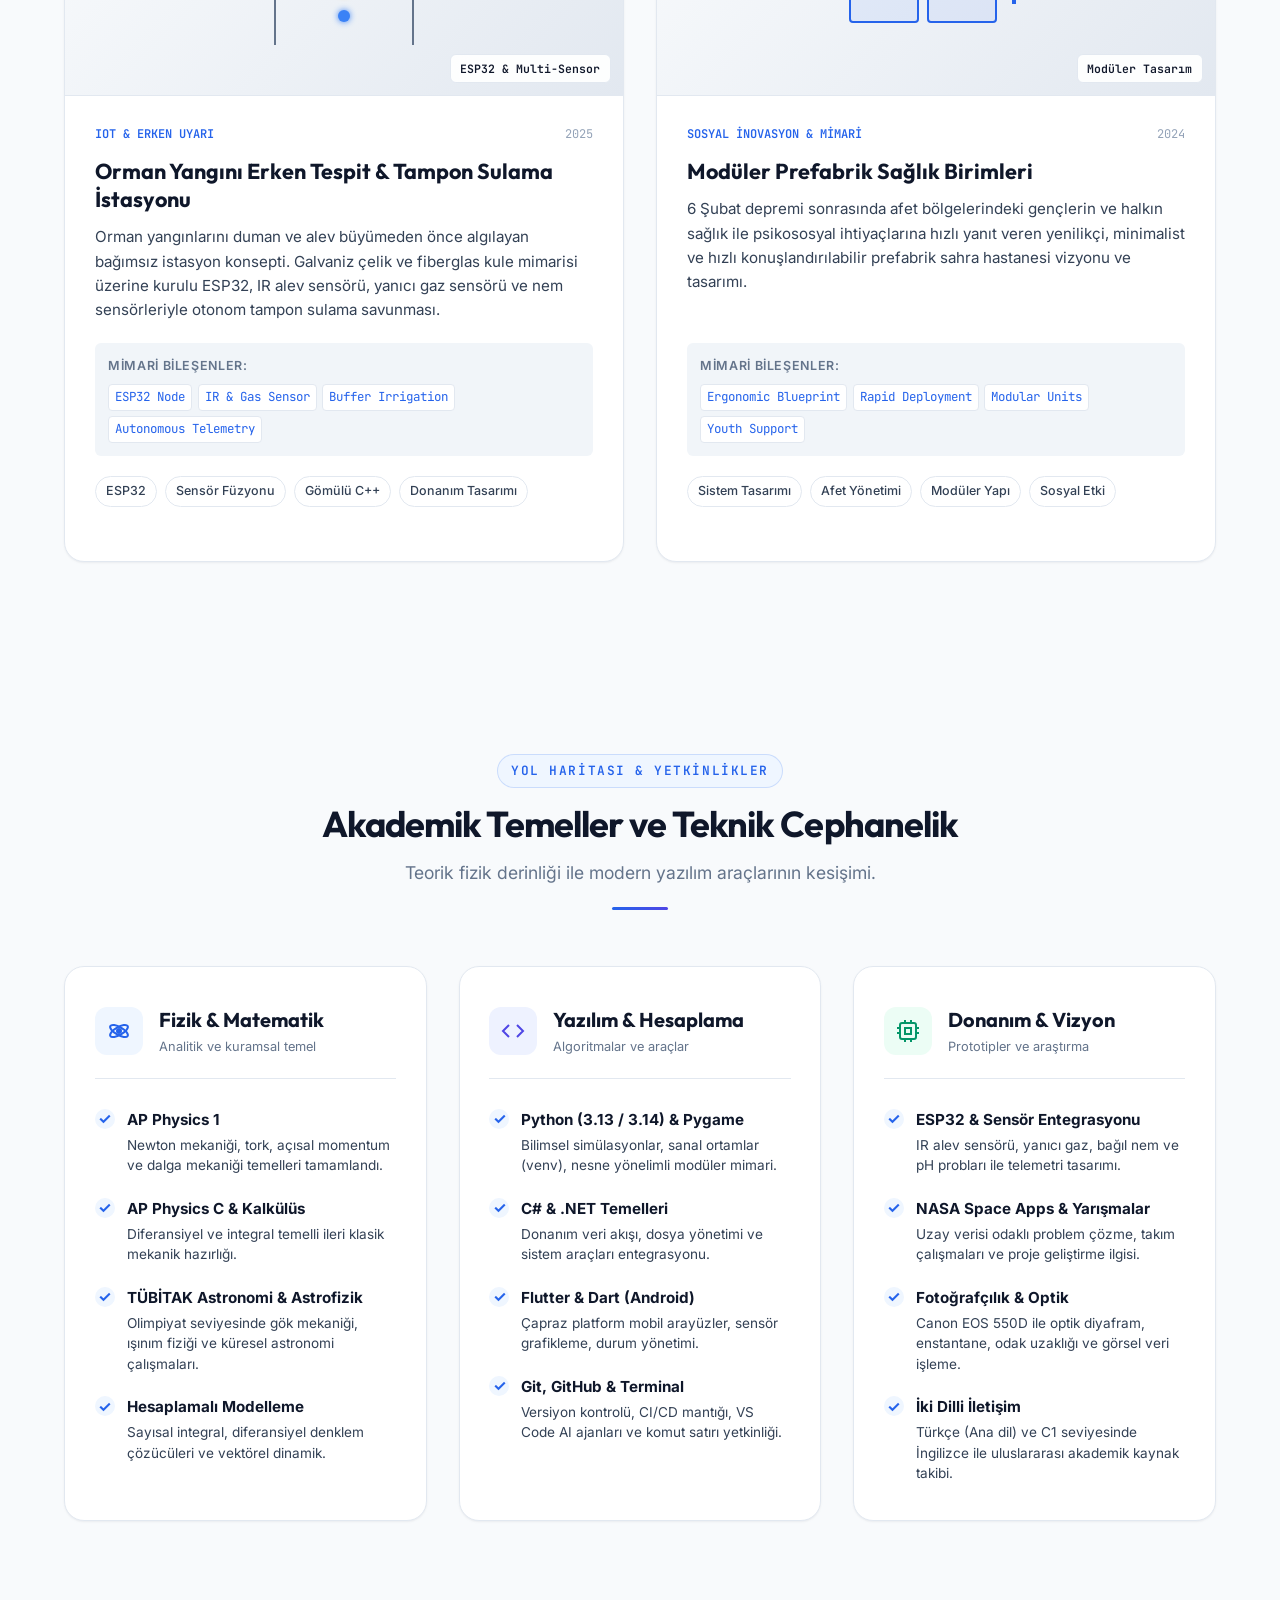
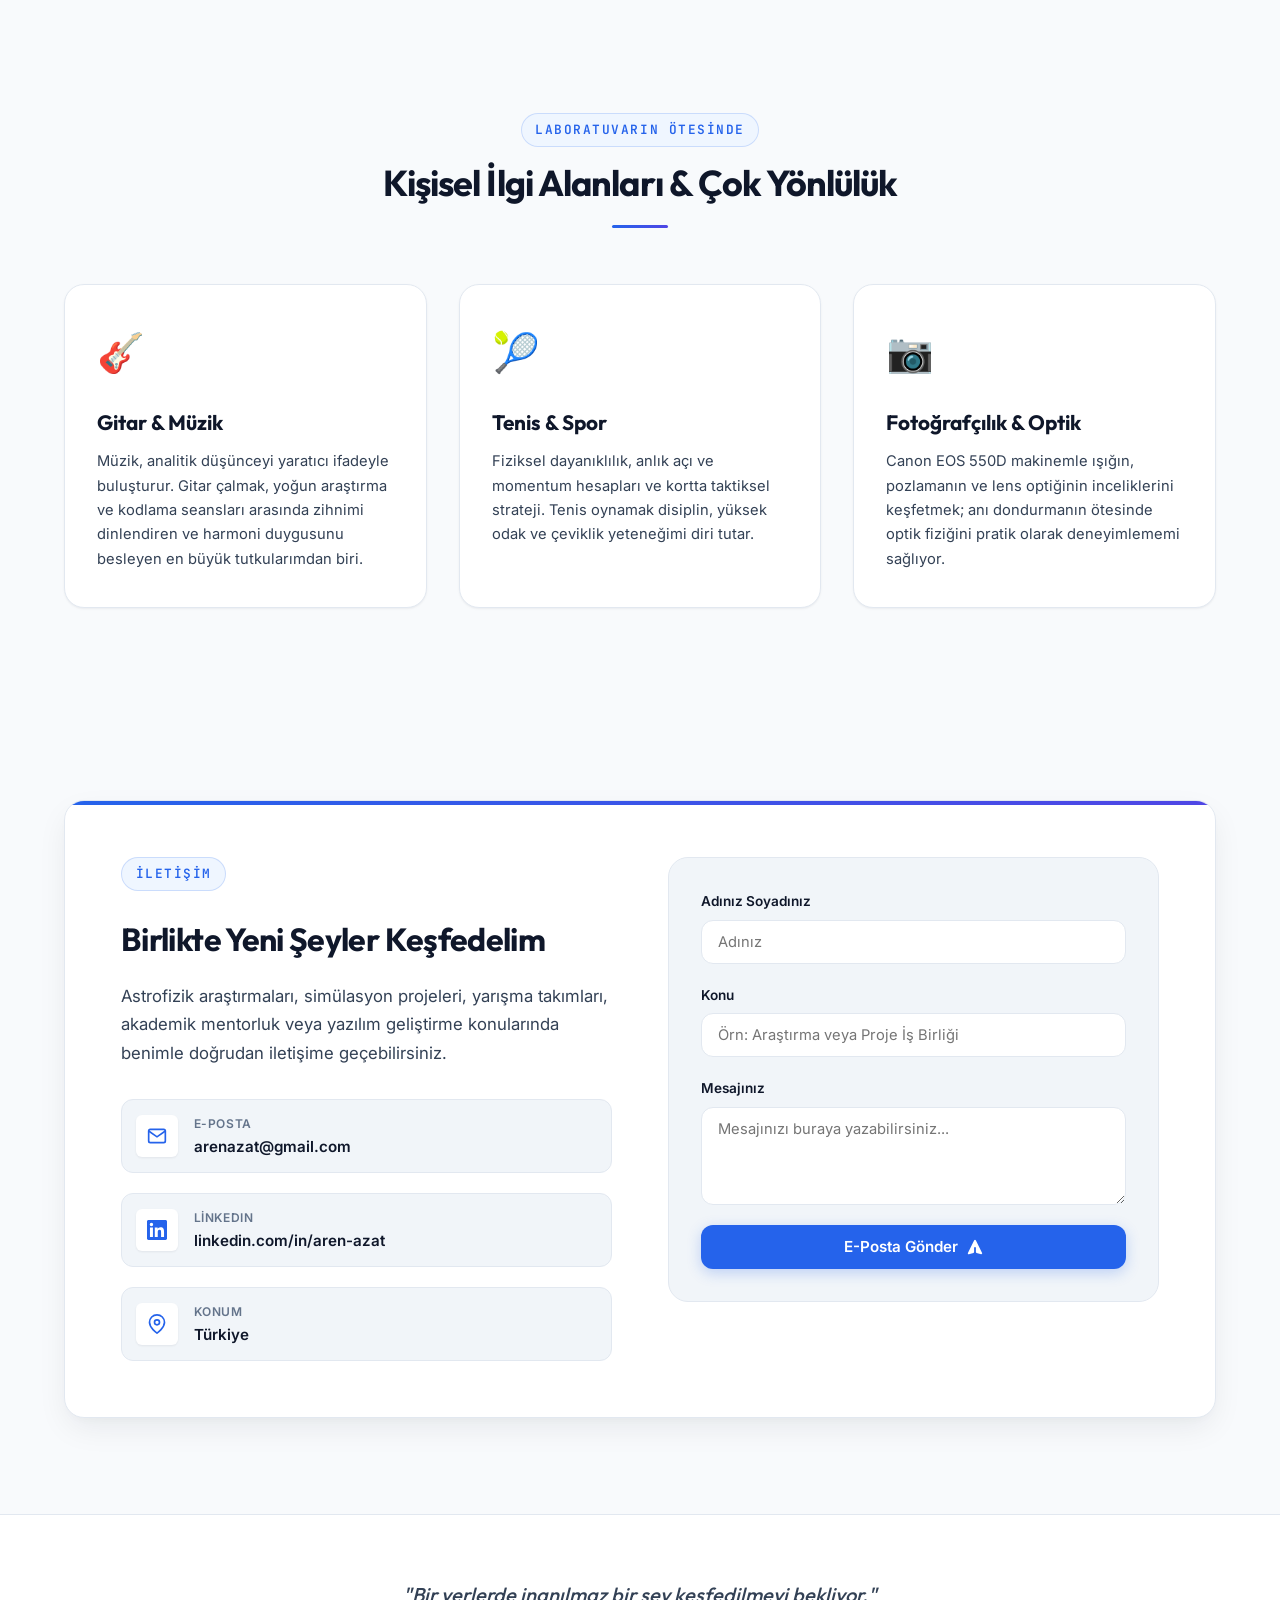
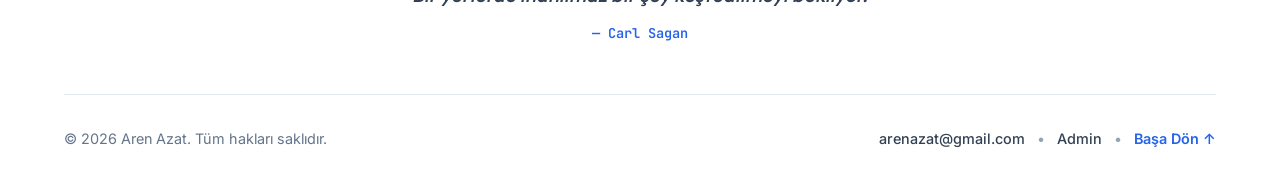
==== commit e1224b78: "Remove GitHub links from portfolio cards and footer" ====
--- a/index.html
+++ b/index.html
@@ -311,14 +311,7 @@
                 <span class="tech-pill">Gök Mekaniği</span>
               </div>
 
-              <div class="project-footer">
-                <a href="https://github.com/arenazat" target="_blank" rel="noopener noreferrer" class="project-link">
-                  <svg class="icon" viewBox="0 0 24 24" width="16" height="16" fill="currentColor">
-                    <path d="M12 0C5.37 0 0 5.37 0 12c0 5.31 3.435 9.795 8.205 11.385.6.105.825-.255.825-.57 0-.285-.015-1.23-.015-2.235-3.015.555-3.795-.735-4.035-1.41-.135-.345-.72-1.41-1.23-1.695-.42-.225-1.02-.78-.015-.795.945-.015 1.62.87 1.845 1.23 1.08 1.815 2.805 1.305 3.495.99.105-.78.42-1.305.765-1.605-2.67-.3-5.46-1.335-5.46-5.925 0-1.305.465-2.385 1.23-3.225-.12-.3-.54-1.53.12-3.18 0 0 1.005-.315 3.3 1.23.96-.27 1.98-.405 3-.405s2.04.135 3 .405c2.295-1.56 3.3-1.23 3.3-1.23.66 1.65.24 2.88.12 3.18.765.84 1.23 1.905 1.23 3.225 0 4.605-2.805 5.625-5.475 5.925.435.375.81 1.095.81 2.22 0 1.605-.015 2.895-.015 3.3 0 .315.225.69.825.57A12.02 12.02 0 0024 12c0-6.63-5.37-12-12-12z"/>
-                  </svg>
-                  <span data-i18n="btn_view_github">Depoyu Gör</span>
-                </a>
-              </div>
+
             </div>
           </article>
 
@@ -364,14 +357,7 @@
                 <span class="tech-pill">Sensör Verisi</span>
               </div>
 
-              <div class="project-footer">
-                <a href="https://github.com/arenazat" target="_blank" rel="noopener noreferrer" class="project-link">
-                  <svg class="icon" viewBox="0 0 24 24" width="16" height="16" fill="currentColor">
-                    <path d="M12 0C5.37 0 0 5.37 0 12c0 5.31 3.435 9.795 8.205 11.385.6.105.825-.255.825-.57 0-.285-.015-1.23-.015-2.235-3.015.555-3.795-.735-4.035-1.41-.135-.345-.72-1.41-1.23-1.695-.42-.225-1.02-.78-.015-.795.945-.015 1.62.87 1.845 1.23 1.08 1.815 2.805 1.305 3.495.99.105-.78.42-1.305.765-1.605-2.67-.3-5.46-1.335-5.46-5.925 0-1.305.465-2.385 1.23-3.225-.12-.3-.54-1.53.12-3.18 0 0 1.005-.315 3.3 1.23.96-.27 1.98-.405 3-.405s2.04.135 3 .405c2.295-1.56 3.3-1.23 3.3-1.23.66 1.65.24 2.88.12 3.18.765.84 1.23 1.905 1.23 3.225 0 4.605-2.805 5.625-5.475 5.925.435.375.81 1.095.81 2.22 0 1.605-.015 2.895-.015 3.3 0 .315.225.69.825.57A12.02 12.02 0 0024 12c0-6.63-5.37-12-12-12z"/>
-                  </svg>
-                  <span data-i18n="btn_view_github">Depoyu Gör</span>
-                </a>
-              </div>
+
             </div>
           </article>
 
@@ -415,14 +401,7 @@
                 <span class="tech-pill">Donanım Tasarımı</span>
               </div>
 
-              <div class="project-footer">
-                <a href="https://github.com/arenazat" target="_blank" rel="noopener noreferrer" class="project-link">
-                  <svg class="icon" viewBox="0 0 24 24" width="16" height="16" fill="currentColor">
-                    <path d="M12 0C5.37 0 0 5.37 0 12c0 5.31 3.435 9.795 8.205 11.385.6.105.825-.255.825-.57 0-.285-.015-1.23-.015-2.235-3.015.555-3.795-.735-4.035-1.41-.135-.345-.72-1.41-1.23-1.695-.42-.225-1.02-.78-.015-.795.945-.015 1.62.87 1.845 1.23 1.08 1.815 2.805 1.305 3.495.99.105-.78.42-1.305.765-1.605-2.67-.3-5.46-1.335-5.46-5.925 0-1.305.465-2.385 1.23-3.225-.12-.3-.54-1.53.12-3.18 0 0 1.005-.315 3.3 1.23.96-.27 1.98-.405 3-.405s2.04.135 3 .405c2.295-1.56 3.3-1.23 3.3-1.23.66 1.65.24 2.88.12 3.18.765.84 1.23 1.905 1.23 3.225 0 4.605-2.805 5.625-5.475 5.925.435.375.81 1.095.81 2.22 0 1.605-.015 2.895-.015 3.3 0 .315.225.69.825.57A12.02 12.02 0 0024 12c0-6.63-5.37-12-12-12z"/>
-                  </svg>
-                  <span data-i18n="btn_view_github">Depoyu Gör</span>
-                </a>
-              </div>
+
             </div>
           </article>
 
@@ -465,14 +444,7 @@
                 <span class="tech-pill">Sosyal Etki</span>
               </div>
 
-              <div class="project-footer">
-                <a href="https://github.com/arenazat" target="_blank" rel="noopener noreferrer" class="project-link">
-                  <svg class="icon" viewBox="0 0 24 24" width="16" height="16" fill="currentColor">
-                    <path d="M12 0C5.37 0 0 5.37 0 12c0 5.31 3.435 9.795 8.205 11.385.6.105.825-.255.825-.57 0-.285-.015-1.23-.015-2.235-3.015.555-3.795-.735-4.035-1.41-.135-.345-.72-1.41-1.23-1.695-.42-.225-1.02-.78-.015-.795.945-.015 1.62.87 1.845 1.23 1.08 1.815 2.805 1.305 3.495.99.105-.78.42-1.305.765-1.605-2.67-.3-5.46-1.335-5.46-5.925 0-1.305.465-2.385 1.23-3.225-.12-.3-.54-1.53.12-3.18 0 0 1.005-.315 3.3 1.23.96-.27 1.98-.405 3-.405s2.04.135 3 .405c2.295-1.56 3.3-1.23 3.3-1.23.66 1.65.24 2.88.12 3.18.765.84 1.23 1.905 1.23 3.225 0 4.605-2.805 5.625-5.475 5.925.435.375.81 1.095.81 2.22 0 1.605-.015 2.895-.015 3.3 0 .315.225.69.825.57A12.02 12.02 0 0024 12c0-6.63-5.37-12-12-12z"/>
-                  </svg>
-                  <span data-i18n="btn_view_github">Depoyu Gör</span>
-                </a>
-              </div>
+
             </div>
           </article>
 
@@ -770,8 +742,6 @@
           © <span id="current-year">2026</span> Aren Azat. <span data-i18n="footer_rights">Tüm hakları saklıdır.</span>
         </div>
         <div class="footer-links">
-          <a href="https://github.com/arenazat" target="_blank" rel="noopener noreferrer">GitHub</a>
-          <span class="dot">•</span>
           <a href="mailto:arenazat@gmail.com">arenazat@gmail.com</a>
           <span class="dot">•</span>
           <a href="./admin.html">Admin</a>
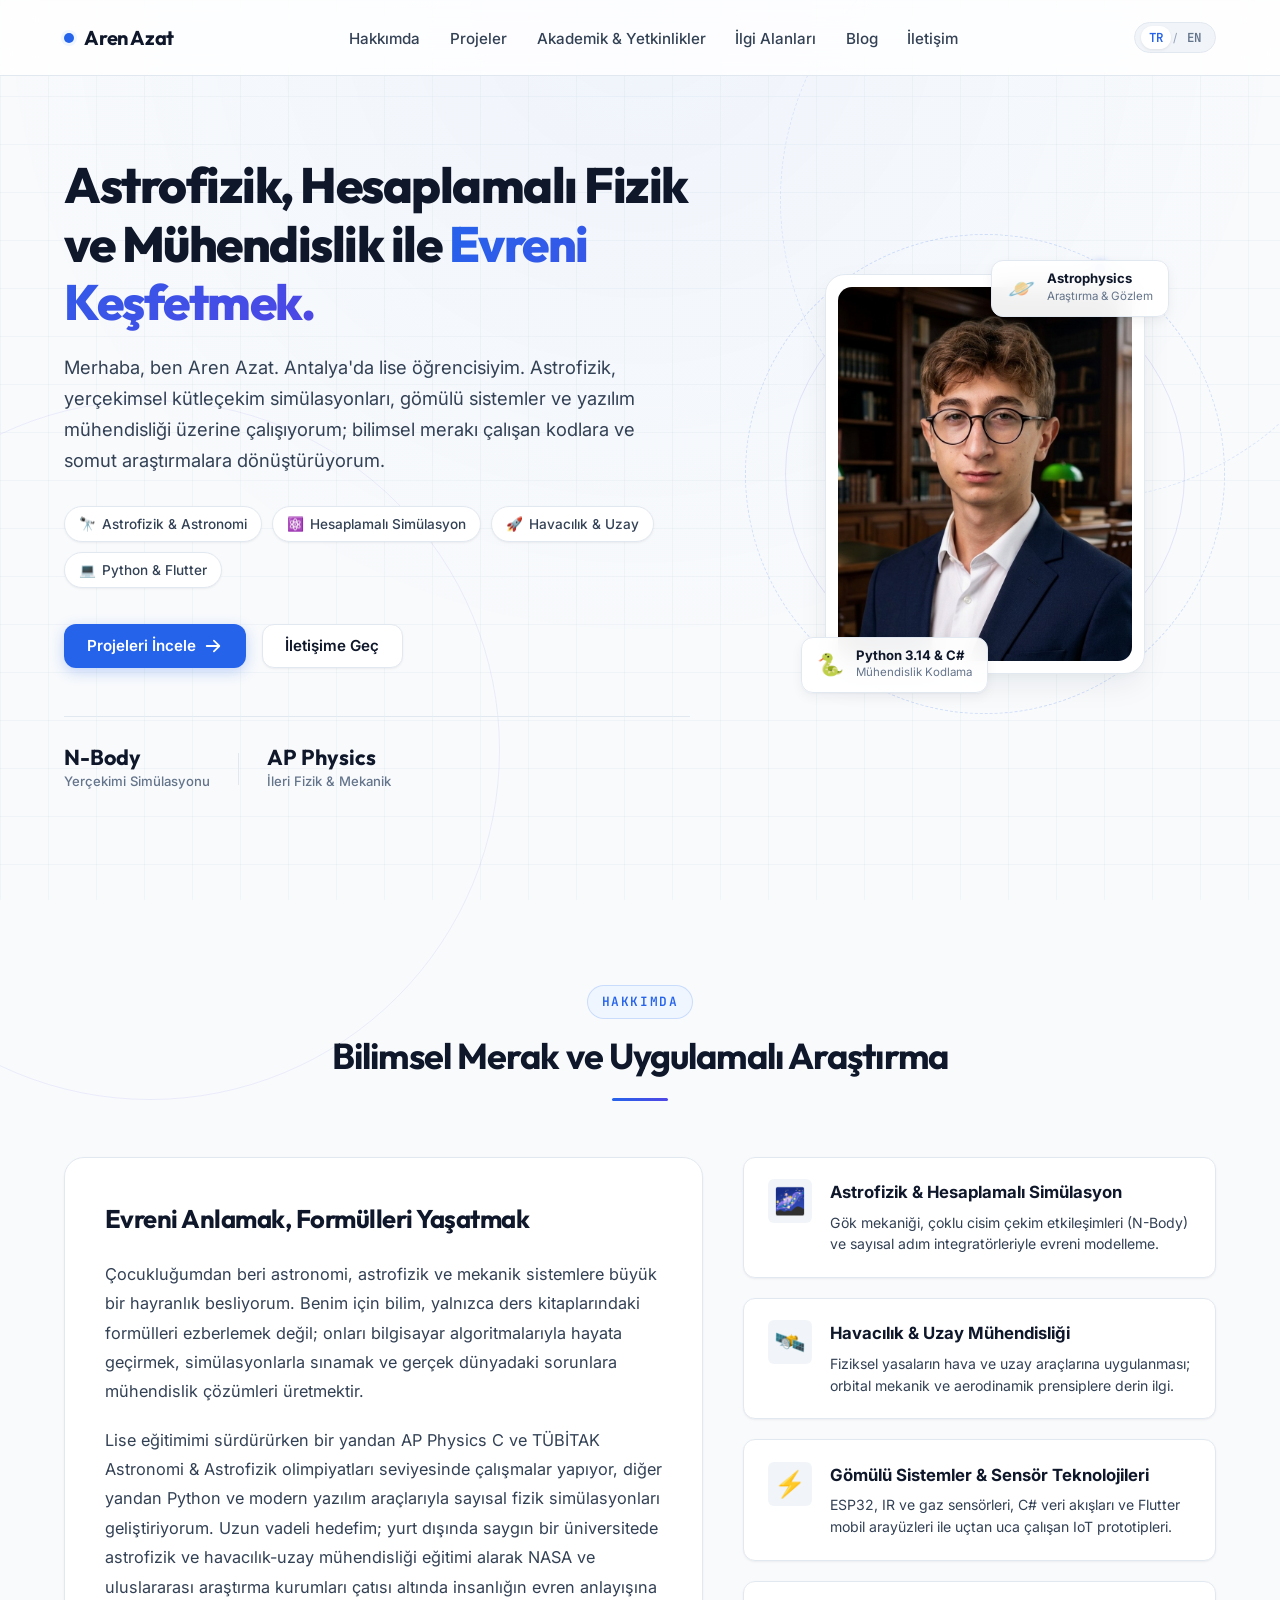
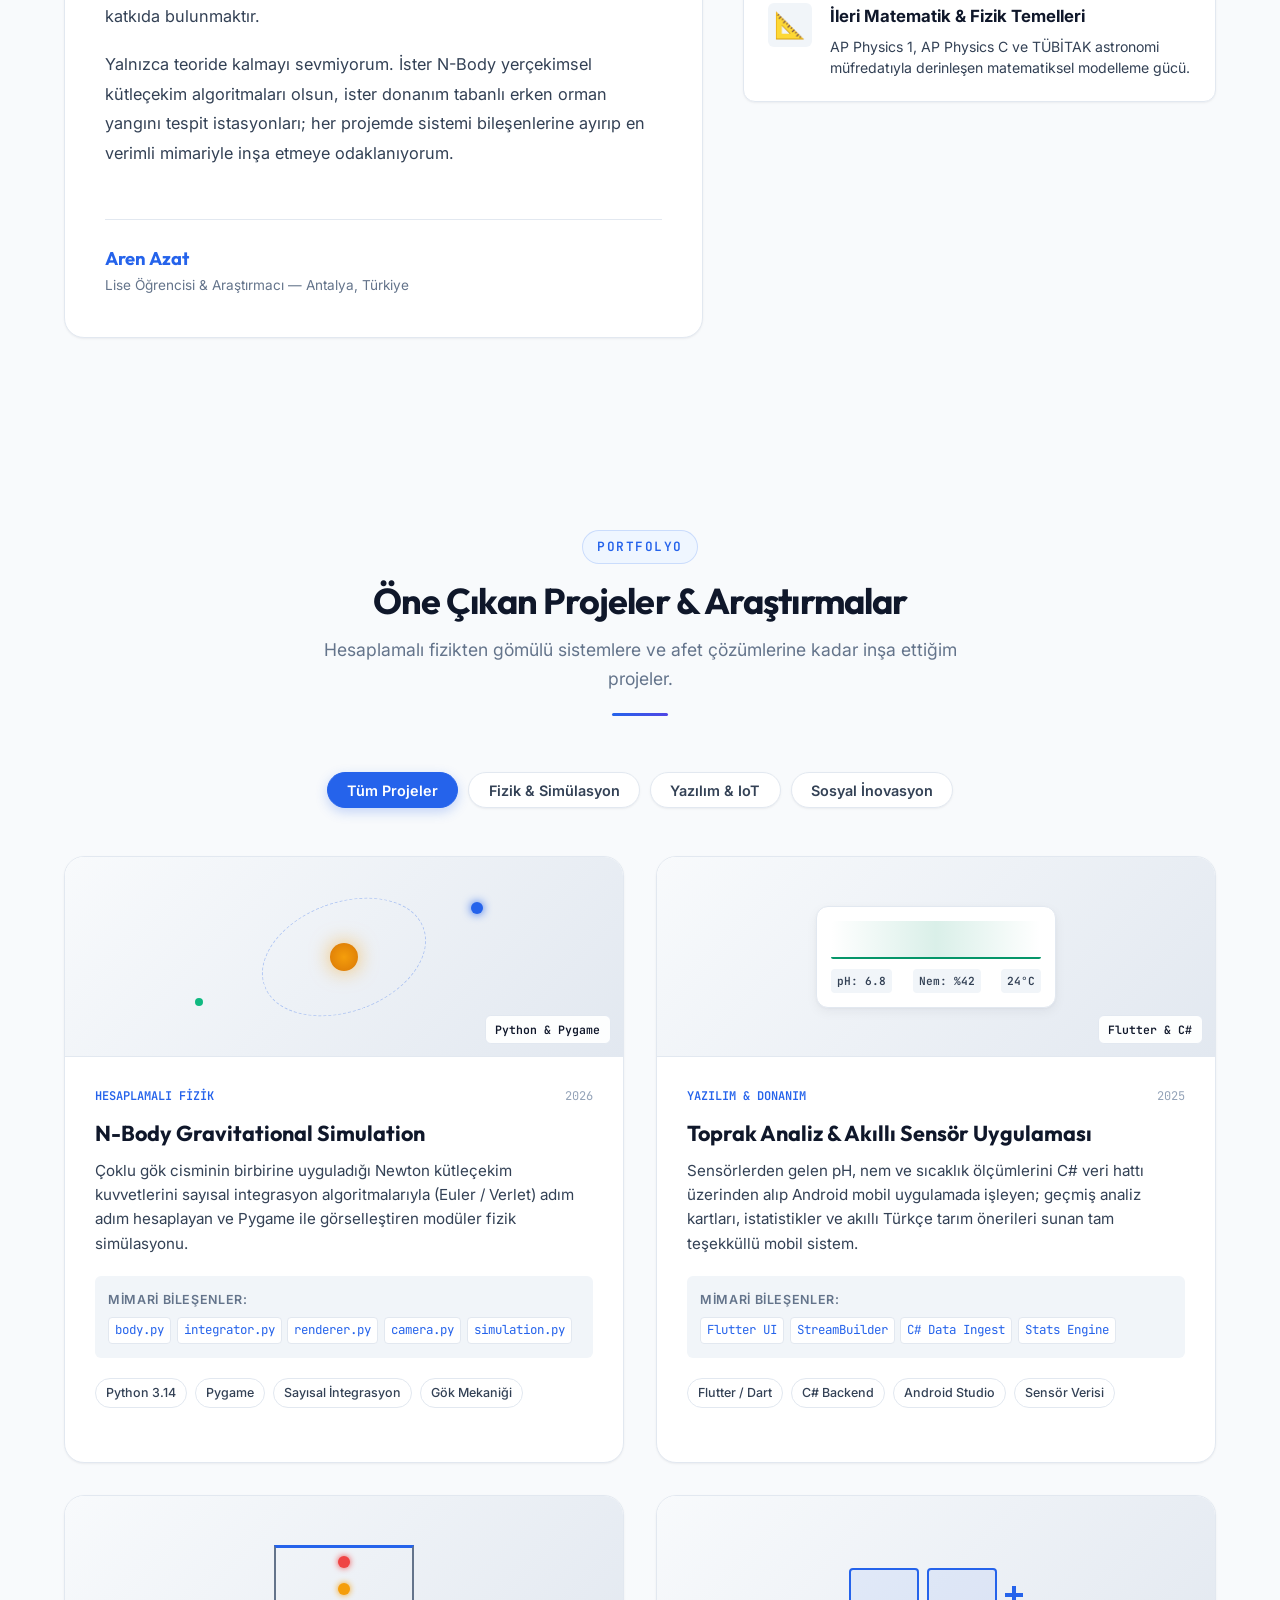
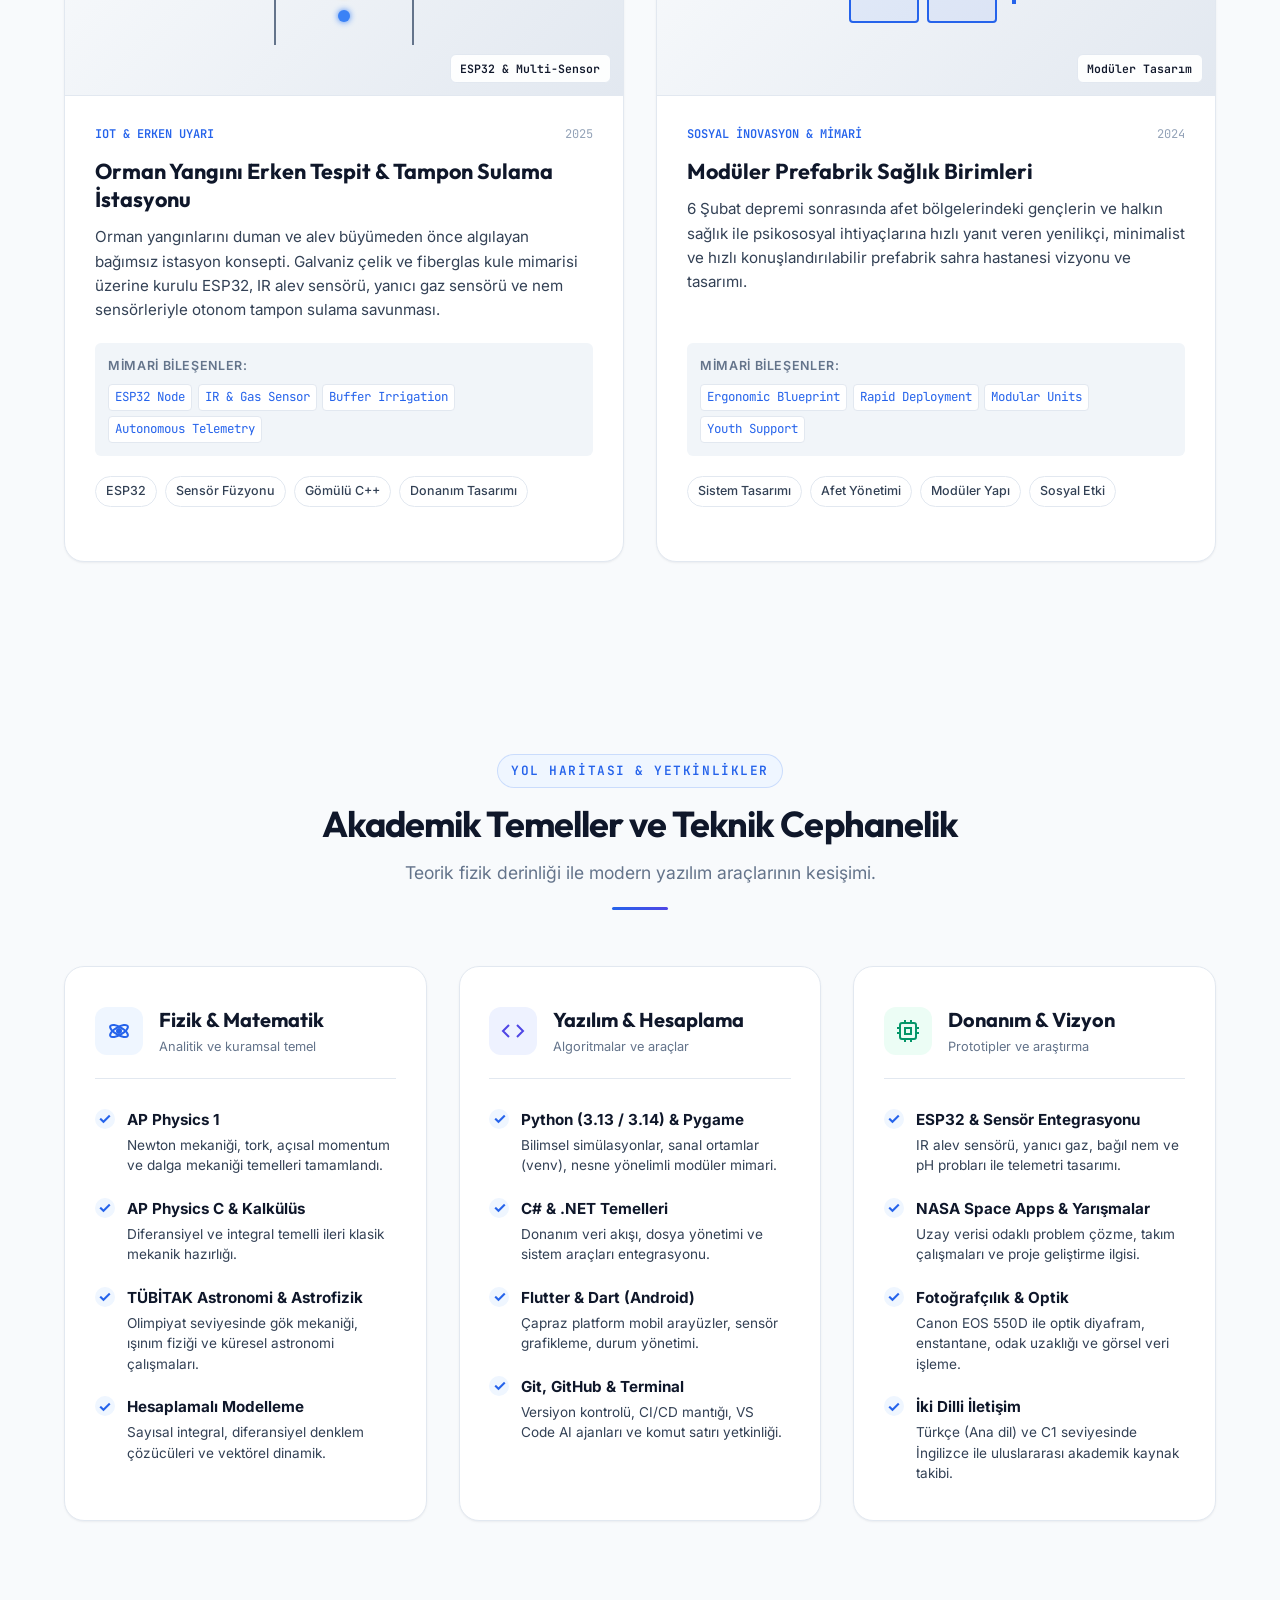
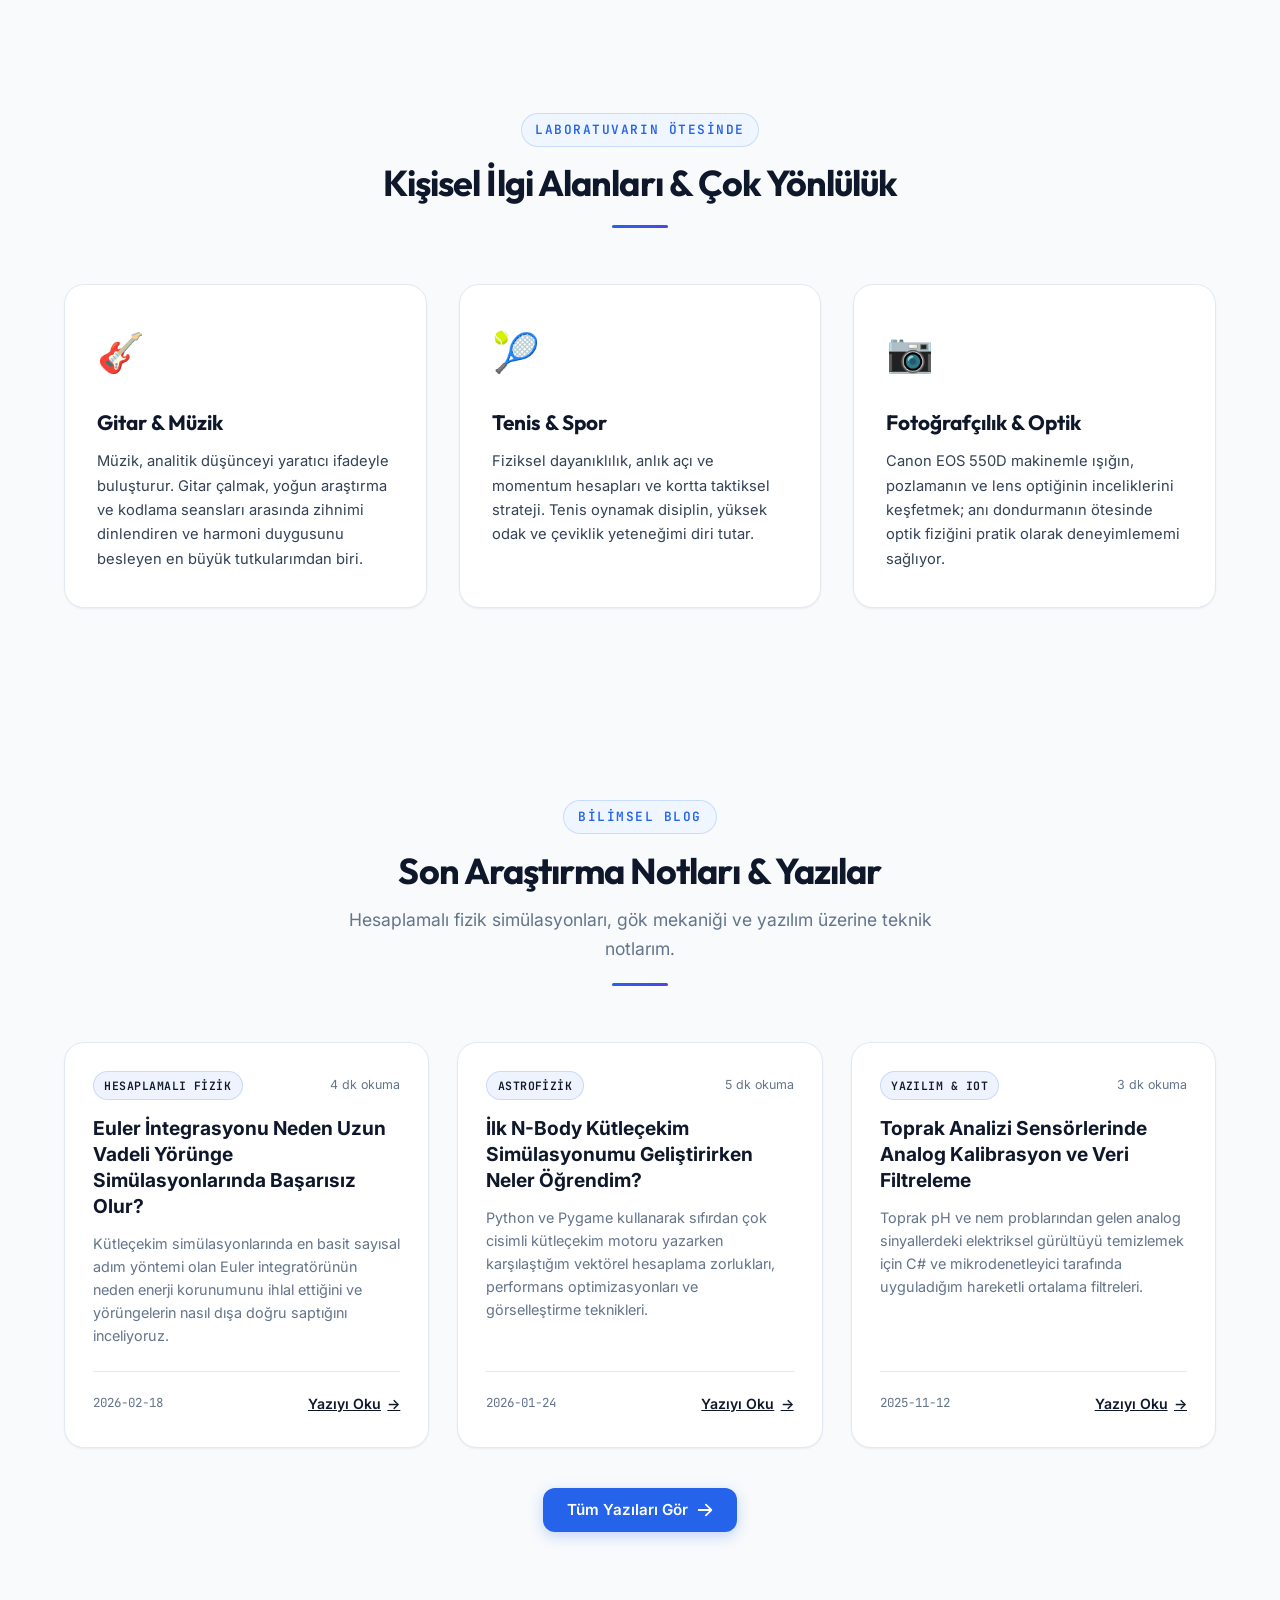
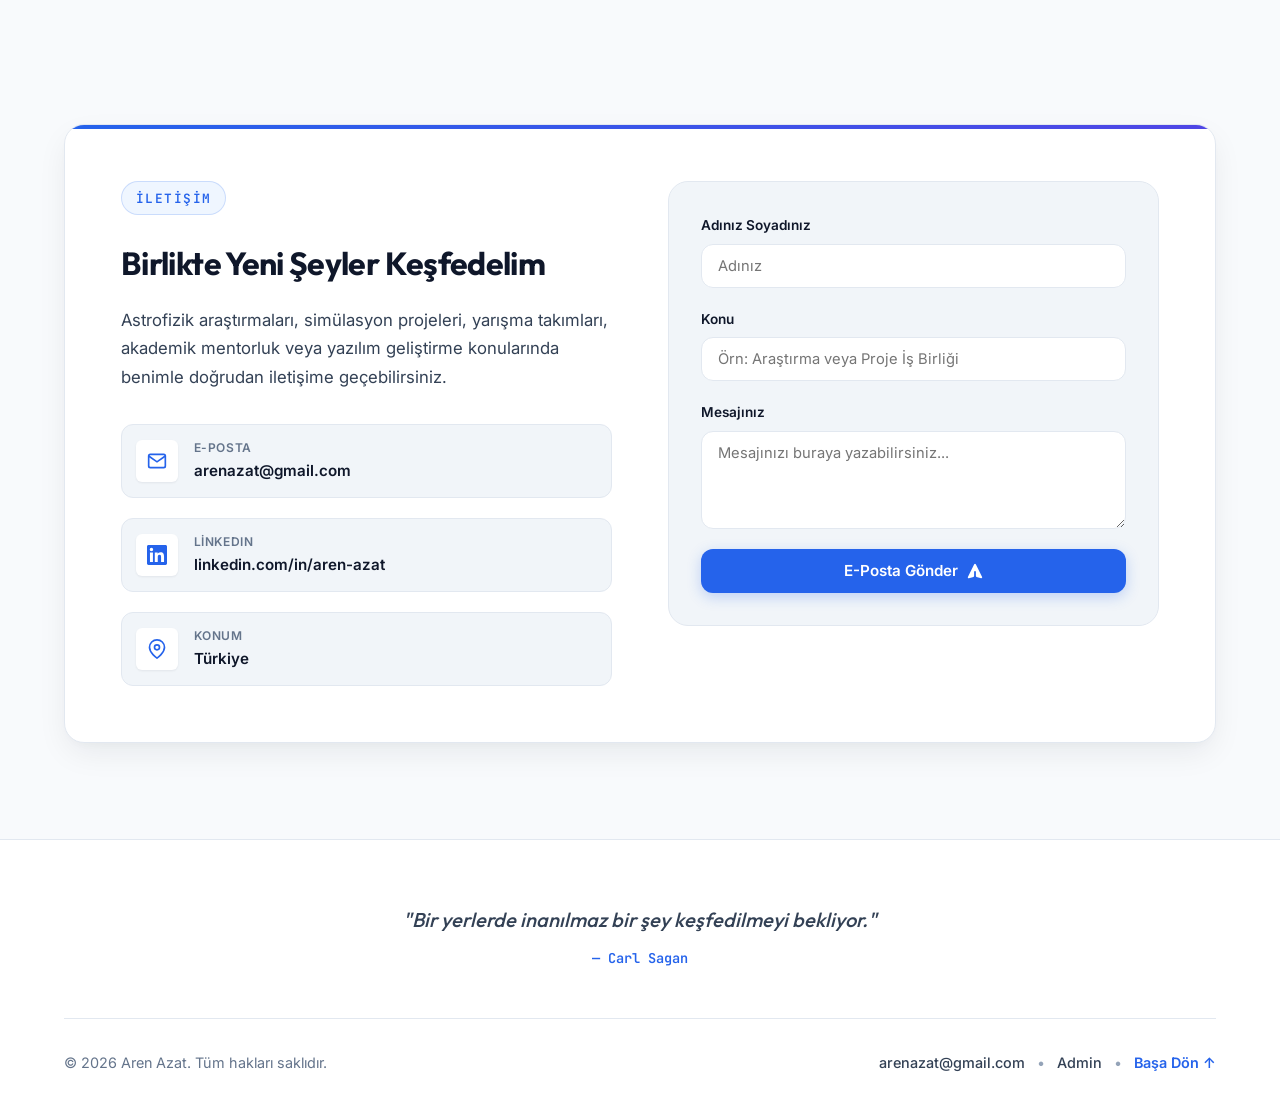
==== commit decd71b3: "feat: add homepage 3 featured blog showcase, read more CTA and admin selector" ====
--- a/index.html
+++ b/index.html
@@ -3,7 +3,7 @@
 <head>
   <meta charset="UTF-8">
   <meta name="viewport" content="width=device-width, initial-scale=1.0">
-  <title>Aren Azat | Astrofizik, Hesaplamalı Fizik & Yazılım</title>
+  <title data-i18n="doc_title">Aren Azat | Astrofizik, Hesaplamalı Fizik & Yazılım</title>
   
   <!-- SEO Meta Tags -->
   <meta name="description" content="Aren Azat - Astrofizik, hesaplamalı fizik simülasyonları, havacılık ve yazılım mühendisliği üzerine çalışan lise araştırmacısı ve geliştirici.">
@@ -48,7 +48,7 @@
           <li><a href="#projects" class="nav-link" data-i18n="nav_projects">Projeler</a></li>
           <li><a href="#academics" class="nav-link" data-i18n="nav_academics">Akademik & Yetkinlikler</a></li>
           <li><a href="#interests" class="nav-link" data-i18n="nav_interests">İlgi Alanları</a></li>
-          <li><a href="./blog.html" class="nav-link">Blog</a></li>
+          <li><a href="#blog" class="nav-link" data-i18n="nav_blog">Blog</a></li>
           <li><a href="#contact" class="nav-link" data-i18n="nav_contact">İletişim</a></li>
         </ul>
       </nav>
@@ -80,7 +80,7 @@
         <li><a href="#projects" class="mobile-link" data-i18n="nav_projects">Projeler</a></li>
         <li><a href="#academics" class="mobile-link" data-i18n="nav_academics">Akademik & Yetkinlikler</a></li>
         <li><a href="#interests" class="mobile-link" data-i18n="nav_interests">İlgi Alanları</a></li>
-        <li><a href="./blog.html" class="mobile-link">Blog</a></li>
+        <li><a href="#blog" class="mobile-link" data-i18n="nav_blog">Blog</a></li>
         <li><a href="#contact" class="mobile-link" data-i18n="nav_contact">İletişim</a></li>
       </ul>
       <div class="mobile-actions">
@@ -207,7 +207,7 @@
             </p>
 
             <div class="about-signature">
-              <span class="sig-name">Aren Azat</span>
+              <span class="sig-name" data-i18n="sig_name">Aren Azat</span>
               <span class="sig-title" data-i18n="sig_title">Araştırmacı & Yazılım Geliştirici — Türkiye</span>
             </div>
           </div>
@@ -647,6 +647,33 @@
       </div>
     </section>
 
+    <!-- BLOG PREVIEW SECTION -->
+    <section class="section blog-preview-section" id="blog">
+      <div class="container">
+        <div class="section-header text-center">
+          <span class="section-tag" data-i18n="blog_tag">BİLİMSEL BLOG</span>
+          <h2 class="section-title" data-i18n="blog_title">Son Araştırma Notları & Yazılar</h2>
+          <p class="section-desc" data-i18n="blog_desc">Hesaplamalı fizik simülasyonları, gök mekaniği ve yazılım üzerine teknik notlarım.</p>
+          <div class="title-underline"></div>
+        </div>
+
+        <!-- 3 Featured Blog Posts Grid -->
+        <div class="blog-grid" id="home-blog-grid">
+          <!-- Populated dynamically by app.js from data/posts.json & content.json -->
+        </div>
+
+        <!-- CTA Button to full blog page -->
+        <div class="text-center" style="margin-top: 2.5rem;">
+          <a href="./blog.html" class="btn btn-primary" id="btn-more-blog">
+            <span data-i18n="btn_more_blog">Tüm Yazıları Gör</span>
+            <svg class="btn-arrow" viewBox="0 0 20 20" fill="currentColor">
+              <path fill-rule="evenodd" d="M10.293 3.293a1 1 0 011.414 0l6 6a1 1 0 010 1.414l-6 6a1 1 0 01-1.414-1.414L14.586 11H3a1 1 0 110-2h11.586l-4.293-4.293a1 1 0 010-1.414z" clip-rule="evenodd"/>
+            </svg>
+          </a>
+        </div>
+      </div>
+    </section>
+
     <!-- CONTACT SECTION -->
     <section class="section contact-section" id="contact">
       <div class="container">
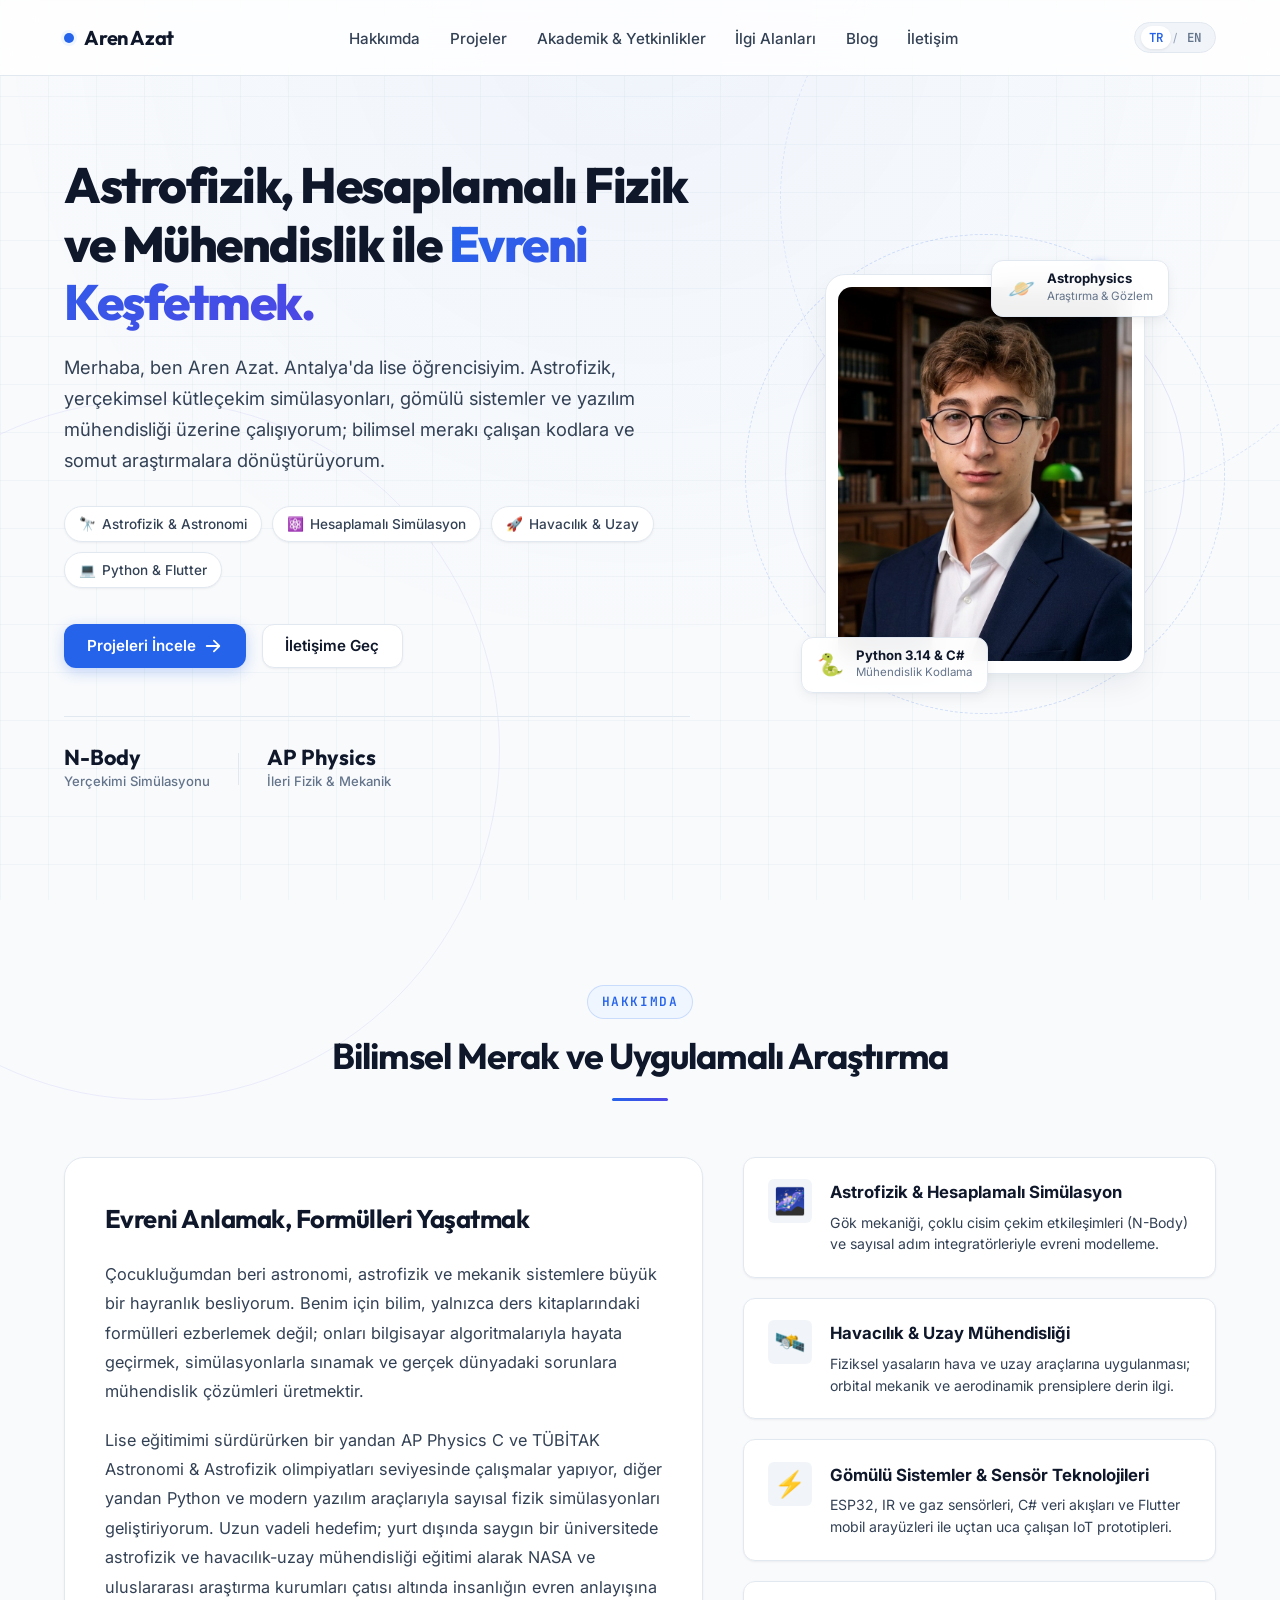
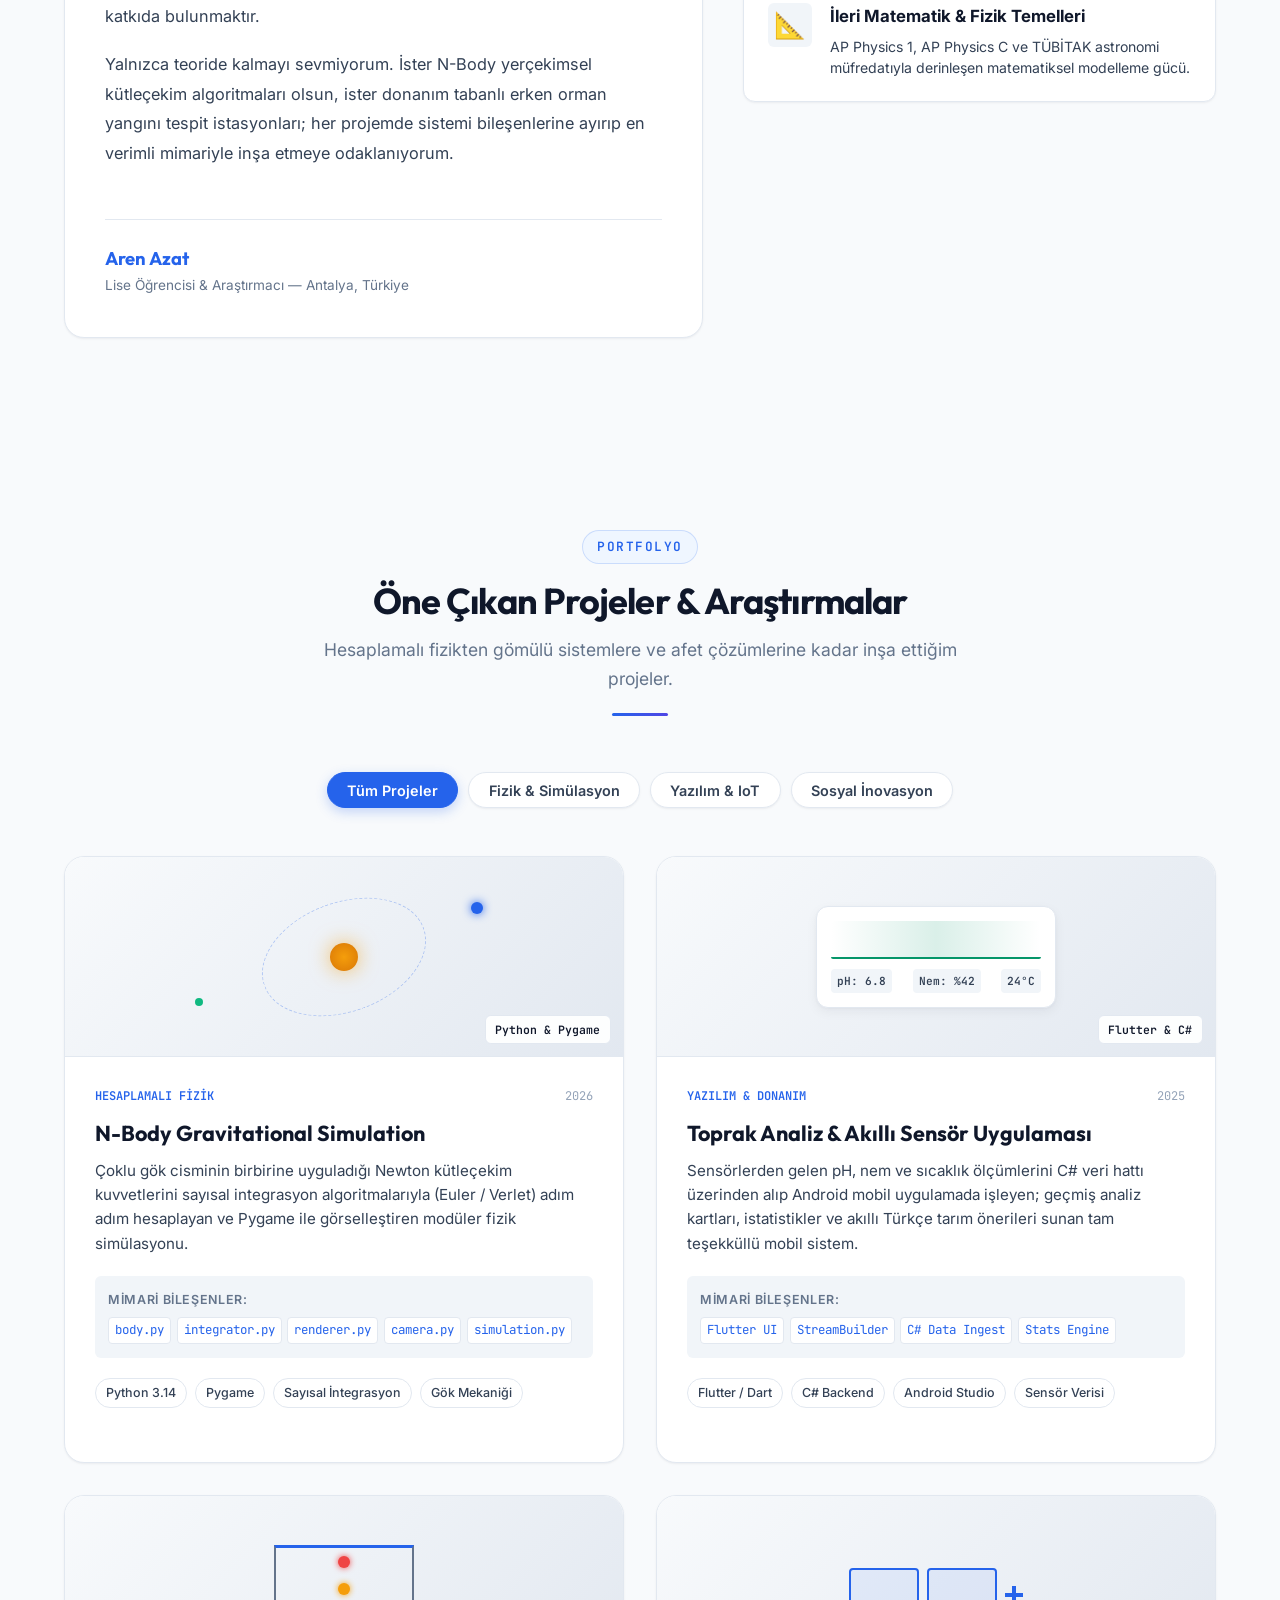
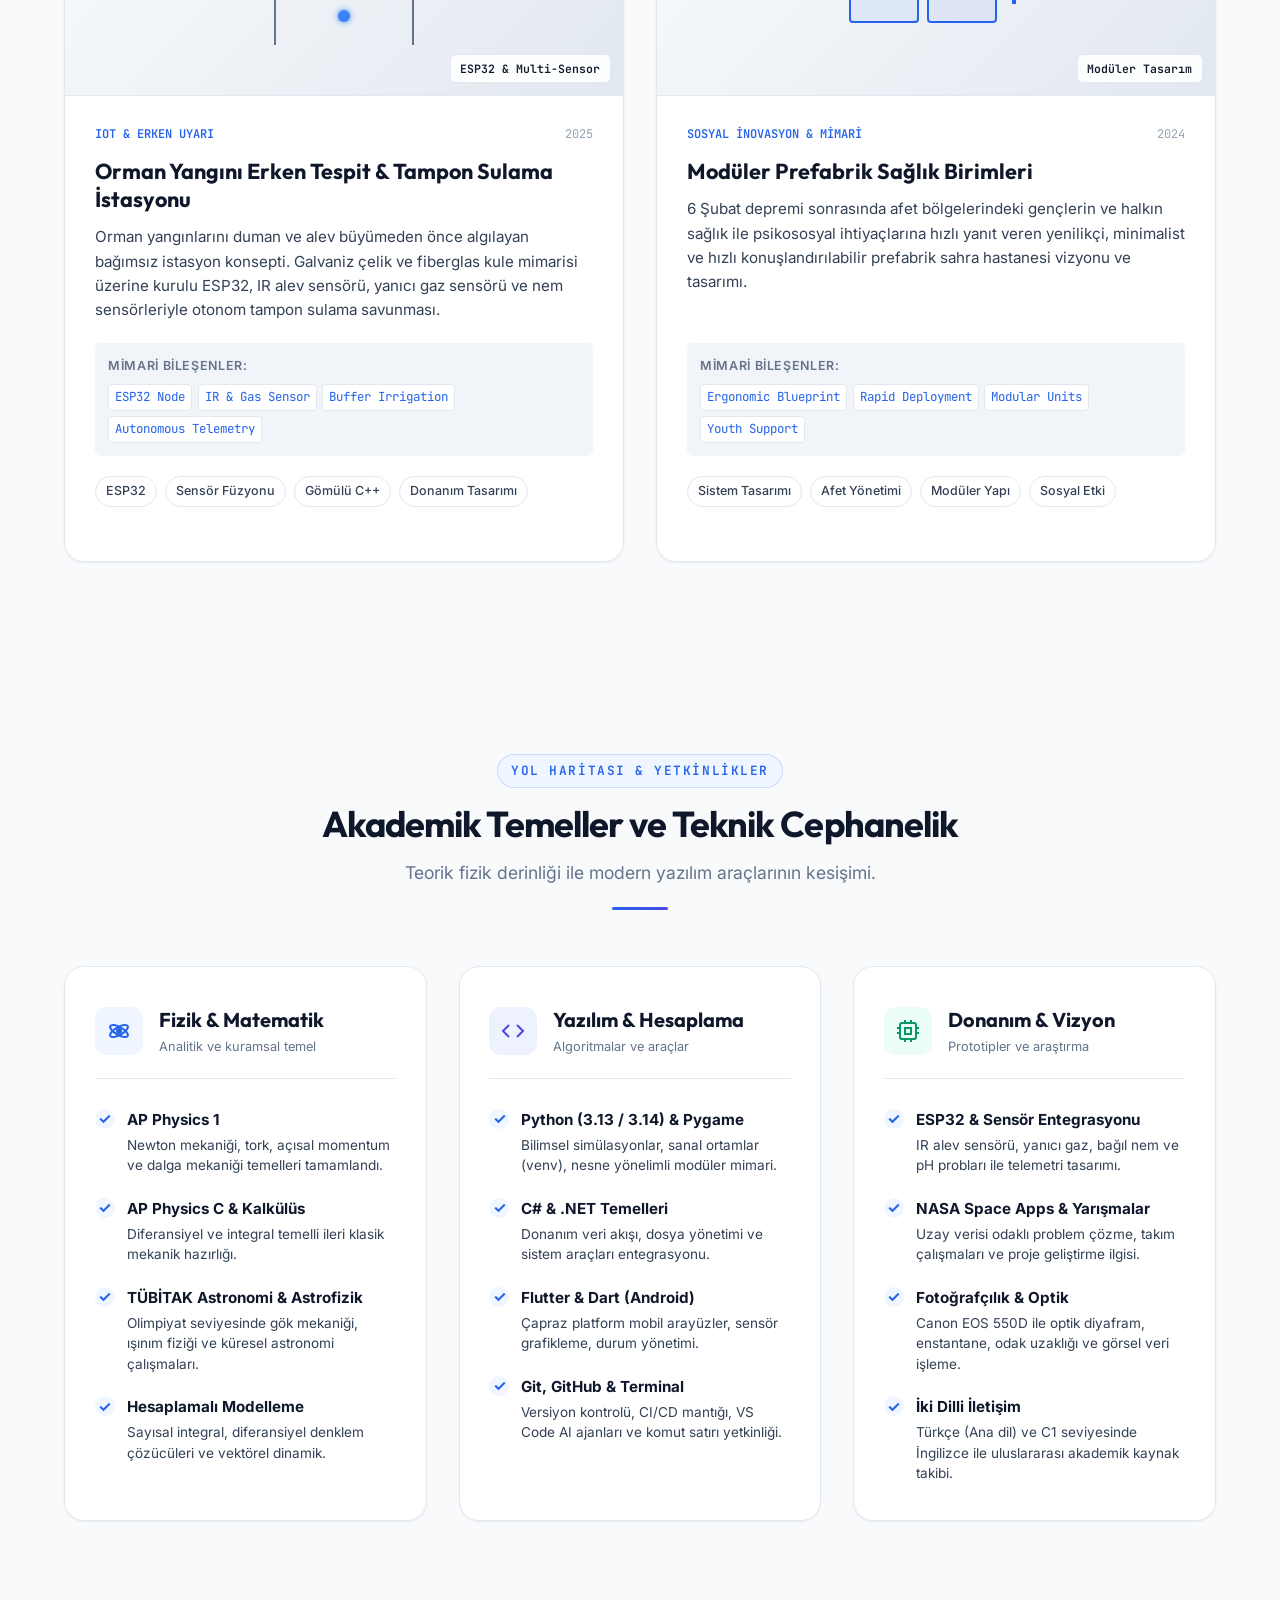
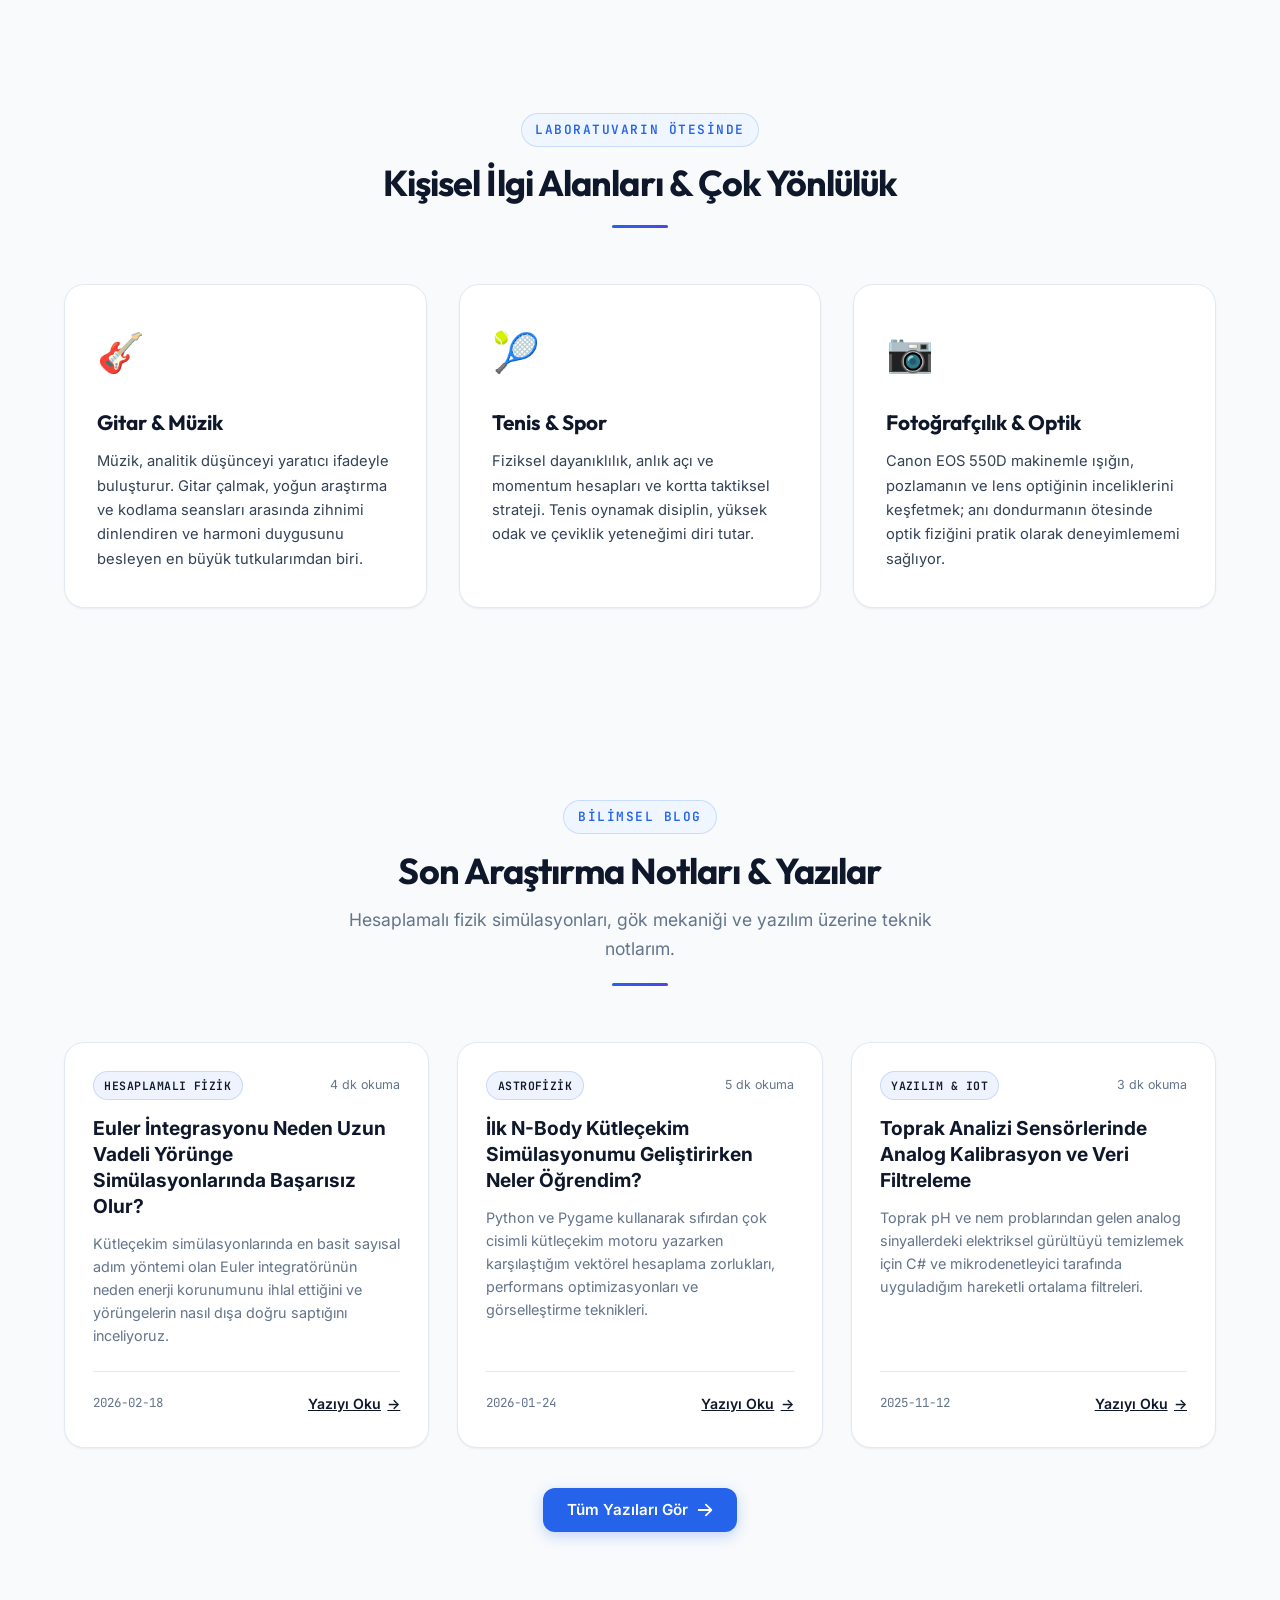
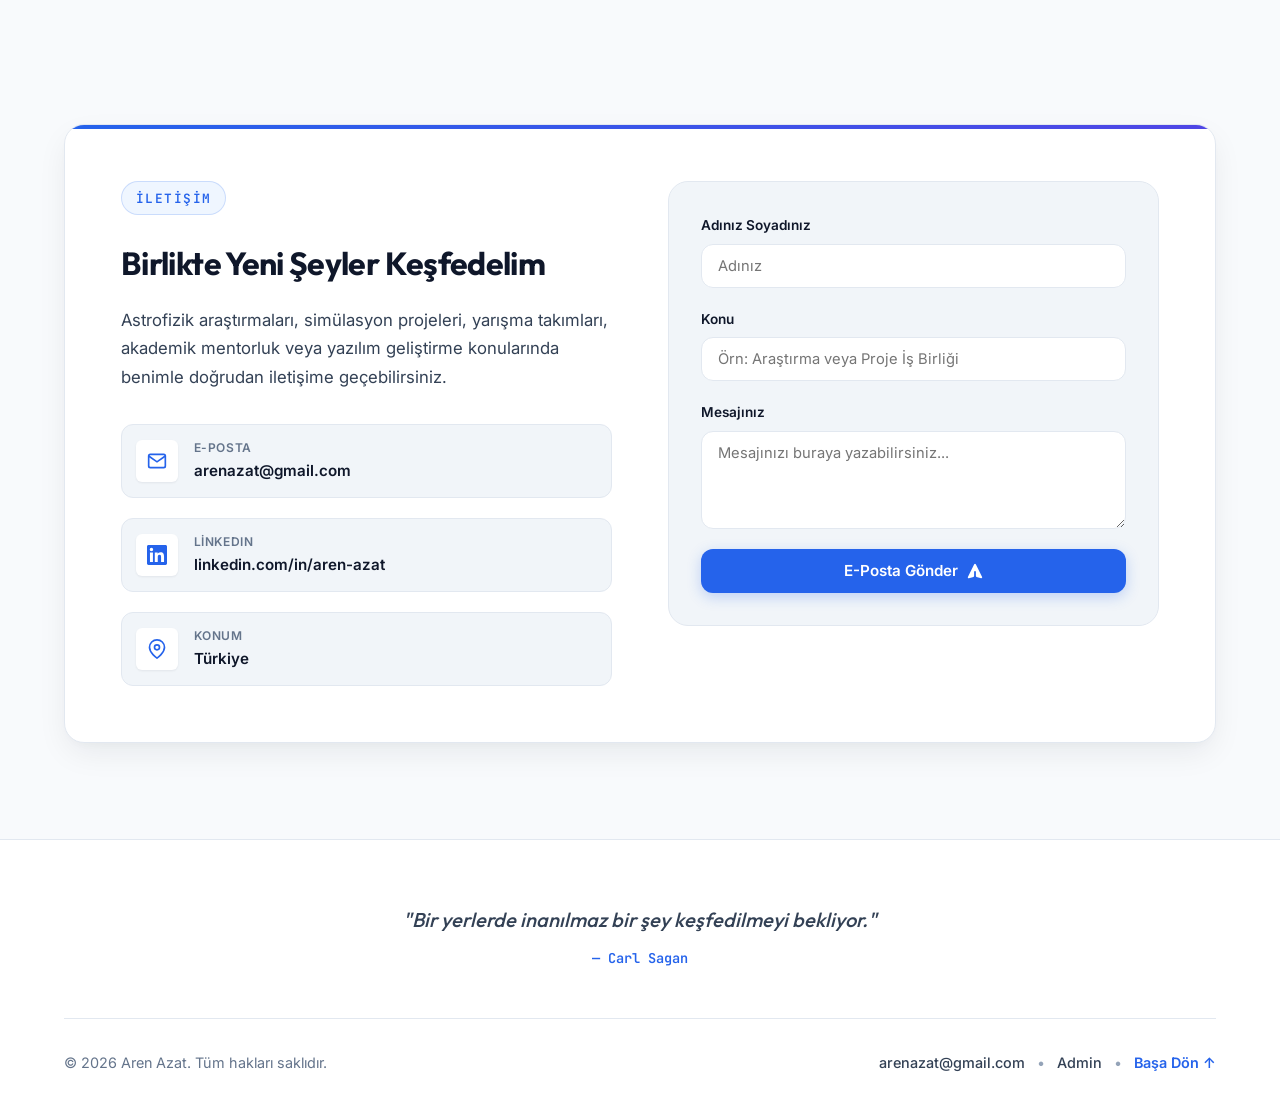
==== commit 33e20693: "fix(sync): enforce clean 1:1 schema, reorder admin sections and add cache-busting to prevent stale o" ====
--- a/index.html
+++ b/index.html
@@ -780,6 +780,6 @@
   </footer>
 
   <!-- Scripts -->
-  <script src="./js/app.js?v=20260906b"></script>
+  <script src="./js/app.js?v=20260906_v4"></script>
 </body>
 </html>
